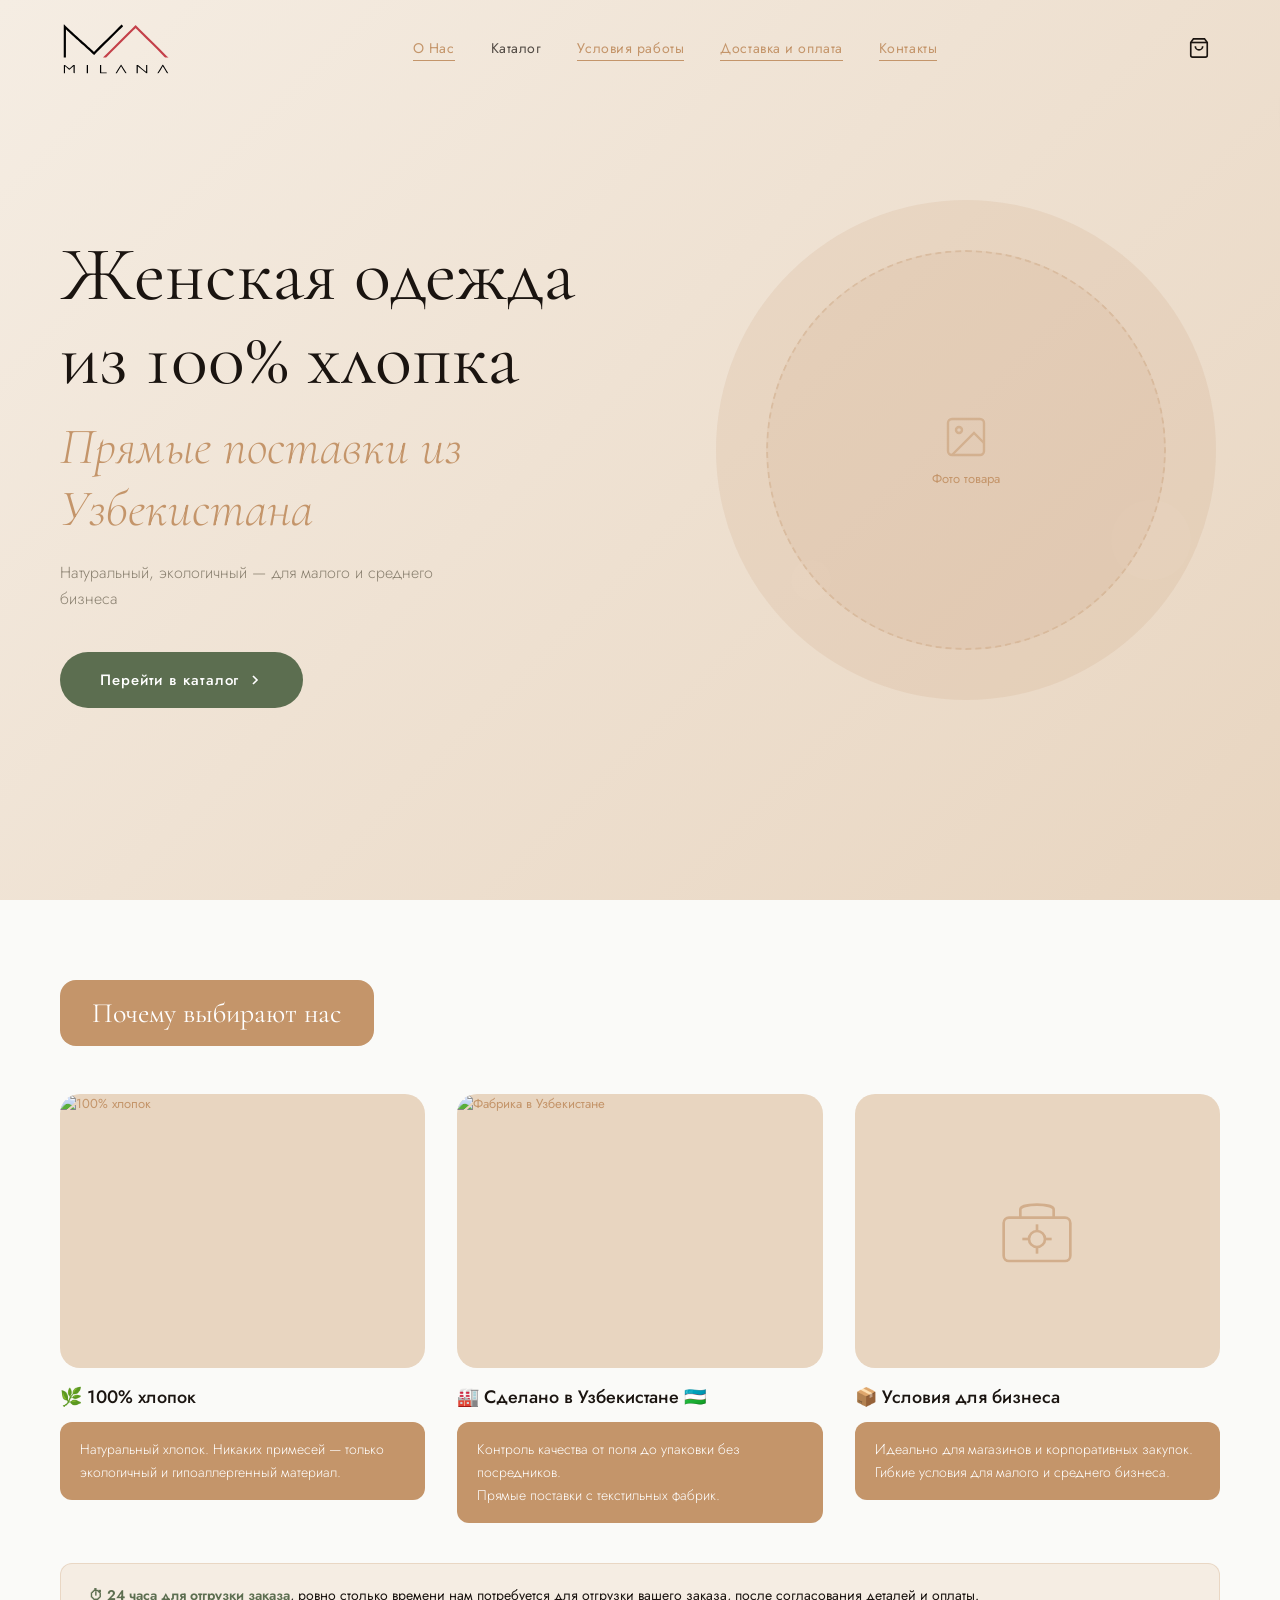
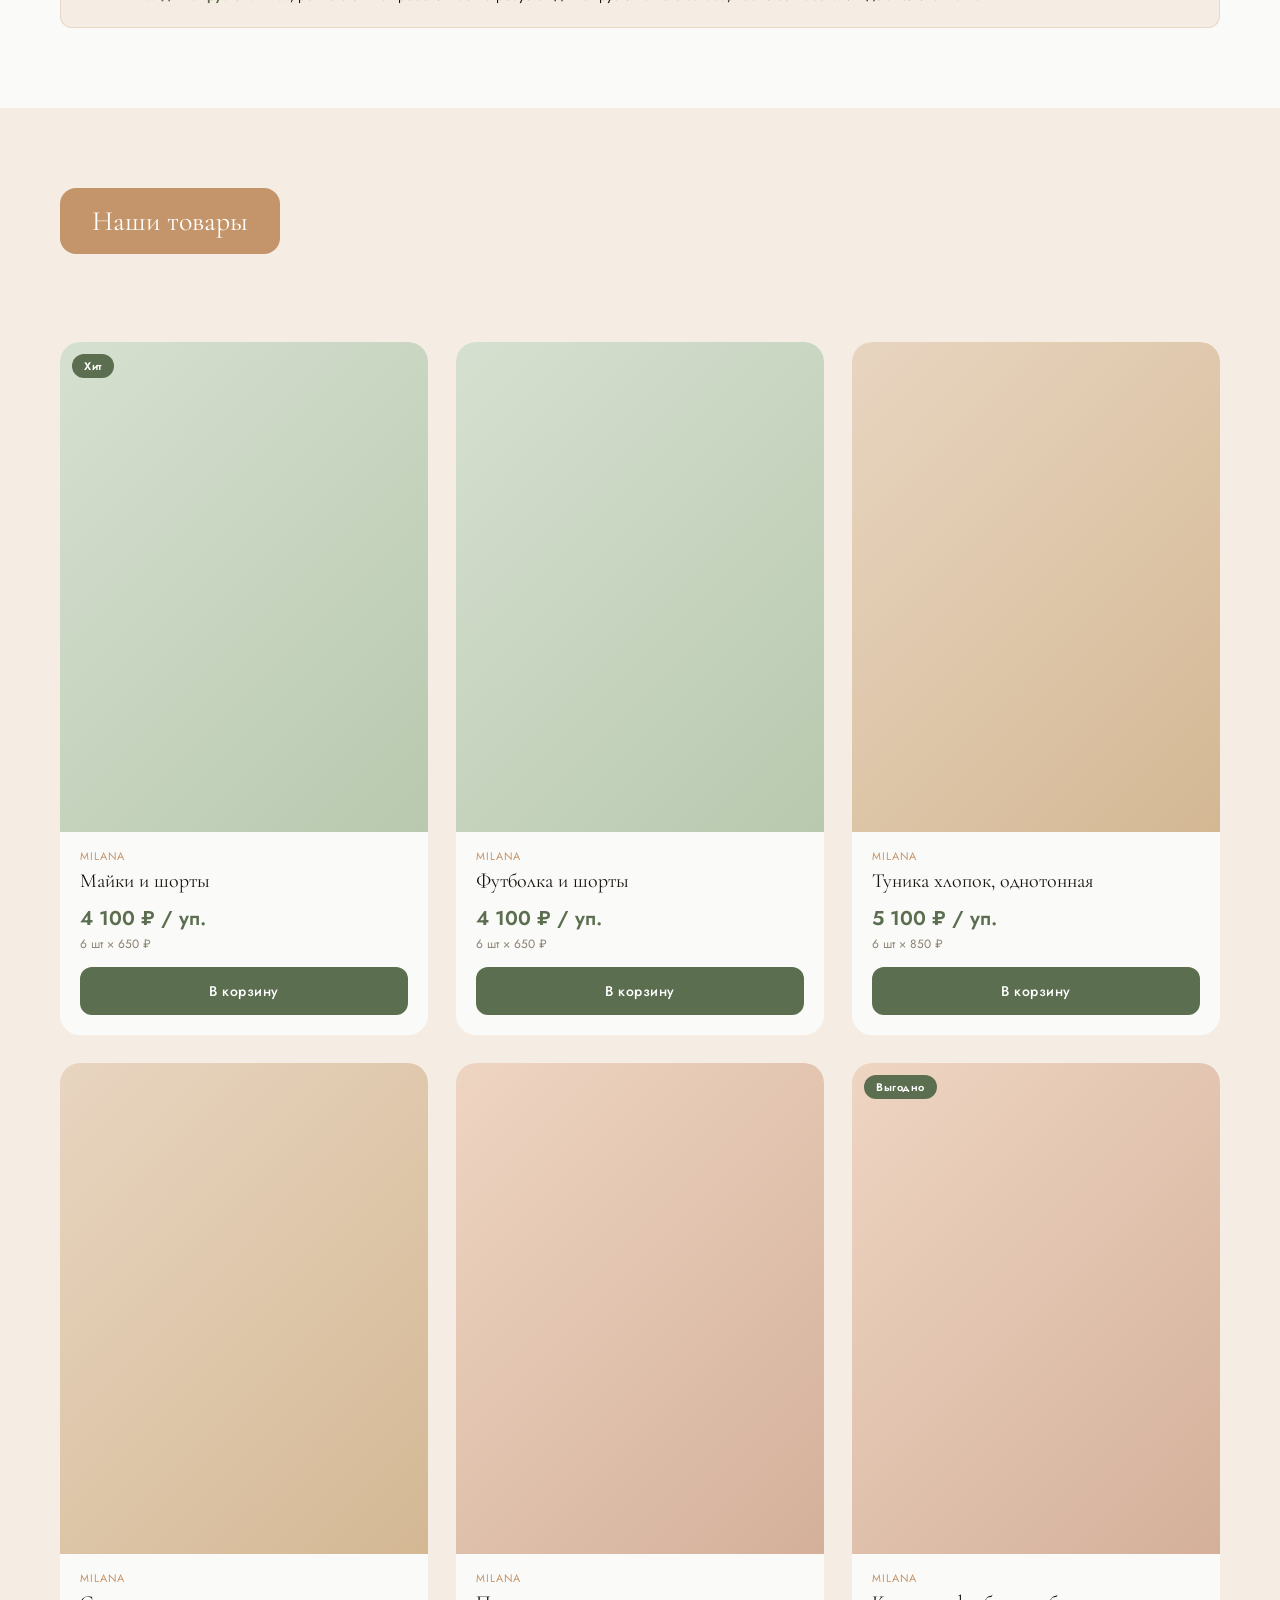
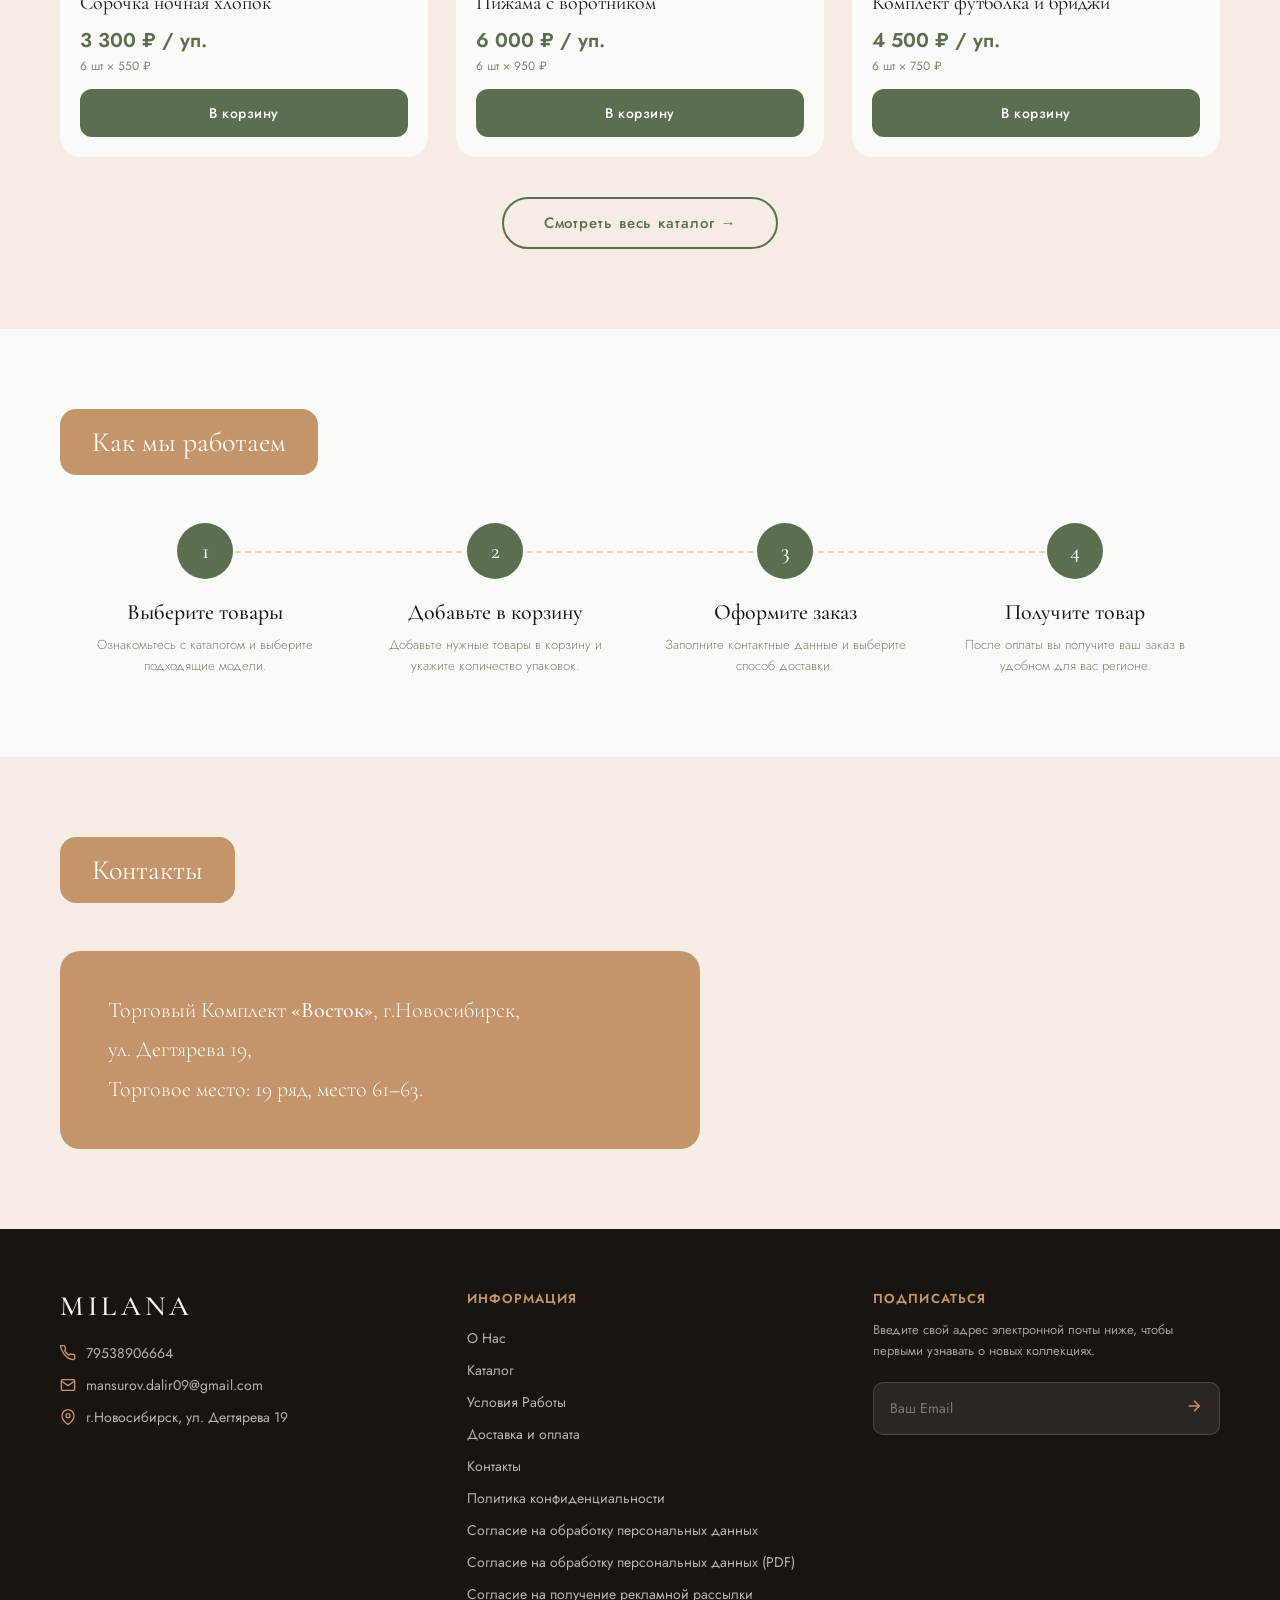
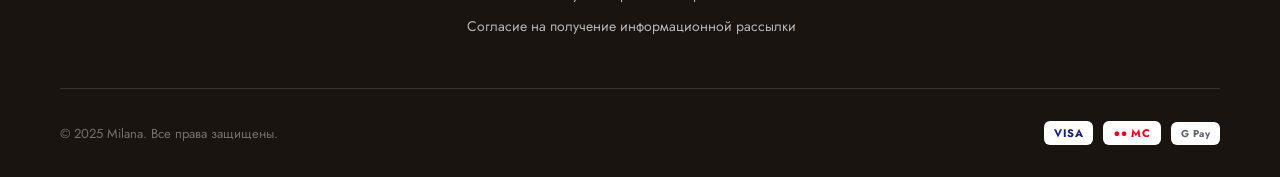
==== index.html @ 8f06e5f2 "feat: add legal documents links to footer" ====
<!DOCTYPE html>
<html lang="ru">
<head>
<meta charset="UTF-8">
<meta name="viewport" content="width=device-width, initial-scale=1.0">
<title>MILANA — Женская одежда из 100% хлопка | Оптовые поставки из Узбекистана</title>
<meta name="description" content="Оптовые поставки женской одежды из 100% хлопка. Прямые поставки с фабрики Узбекистана. Пижамы, комплекты, туники для малого и среднего бизнеса.">
<meta property="og:title" content="MILANA — Женская одежда из 100% хлопка">
<meta property="og:description" content="Оптовые поставки женской одежды из Узбекистана. Натуральный хлопок для вашего бизнеса.">
<meta property="og:type" content="website">
<link rel="preconnect" href="https://fonts.googleapis.com">
<link rel="preconnect" href="https://fonts.gstatic.com" crossorigin>
<link href="https://fonts.googleapis.com/css2?family=Cormorant+Garamond:ital,wght@0,300;0,400;0,500;0,600;1,300;1,400&family=Jost:wght@300;400;500;600&display=swap" rel="stylesheet">
<style>
:root {
  --beige: #C4956A;
  --beige-light: #E8D5C0;
  --beige-bg: #F5EDE3;
  --green: #5C6E50;
  --green-dark: #3D4A35;
  --dark: #1A1410;
  --white: #FAFAF8;
  --gray: #8a8070;
  --border: rgba(196,149,106,0.25);
  --transition: 0.3s ease;
}
*,*::before,*::after{box-sizing:border-box;margin:0;padding:0;}
html{scroll-behavior:smooth;}
body{font-family:'Jost',sans-serif;background:var(--white);color:var(--dark);overflow-x:hidden;}
a{text-decoration:none;color:inherit;}
img{max-width:100%;display:block;}
button{cursor:pointer;font-family:inherit;border:none;background:none;}

/* ─── SCROLLBAR ─── */
::-webkit-scrollbar{width:6px;}
::-webkit-scrollbar-track{background:var(--beige-bg);}
::-webkit-scrollbar-thumb{background:var(--beige);border-radius:3px;}

/* ─── PAGES ─── */
.page{display:none;}
.page.active{display:block;animation:pageFadeIn 0.35s ease-out;}
@keyframes pageFadeIn{from{opacity:0;transform:translateY(10px);}to{opacity:1;transform:translateY(0);}}

/* ─── HEADER ─── */
header{
  position:fixed;top:0;left:0;right:0;z-index:1000;
  padding:20px 60px;
  display:flex;align-items:center;justify-content:space-between;
  transition:background var(--transition),backdrop-filter var(--transition),box-shadow var(--transition);
  opacity:0;transform:translateY(-20px);
  animation:headerSlide 0.6s ease-out 0.1s forwards;
}
header.scrolled{
  background:rgba(250,250,248,0.92);
  backdrop-filter:blur(12px);
  box-shadow:0 2px 20px rgba(26,20,16,0.08);
  padding:14px 60px;
}
@keyframes headerSlide{to{opacity:1;transform:translateY(0);}}

.logo{
  display:flex;align-items:center;gap:0;
  opacity:0;animation:fadeIn 0.8s ease-out 0.3s forwards;
}
.logo svg{width:112px;height:56px;}
@keyframes fadeIn{to{opacity:1;}}

nav{display:flex;align-items:center;gap:36px;}
nav a{
  font-size:14px;font-weight:400;letter-spacing:0.04em;
  color:var(--dark);opacity:0.75;
  transition:opacity var(--transition),color var(--transition);
  position:relative;
}
nav a::after{
  content:'';position:absolute;bottom:-3px;left:0;right:100%;
  height:1px;background:var(--beige);
  transition:right var(--transition);
}
nav a:hover,nav a.active{opacity:1;color:var(--beige);}
nav a:hover::after,nav a.active::after{right:0;}

.cart-btn{
  position:relative;padding:10px;
  color:var(--dark);transition:color var(--transition);
  display:flex;align-items:center;
}
.cart-btn:hover{color:var(--beige);}
.cart-badge{
  position:absolute;top:2px;right:2px;
  background:var(--green);color:white;
  font-size:10px;font-weight:600;
  width:18px;height:18px;border-radius:50%;
  display:flex;align-items:center;justify-content:center;
  opacity:0;transform:scale(0);
  transition:opacity var(--transition),transform var(--transition);
}
.cart-badge.show{opacity:1;transform:scale(1);}
.cart-badge.pop{animation:cartPop 0.3s ease;}
@keyframes cartPop{0%{transform:scale(1);}50%{transform:scale(1.4);}100%{transform:scale(1);}}
.cart-btn.cart-shake{animation:cartIconShake 0.45s ease;}
@keyframes cartIconShake{0%,100%{transform:rotate(0);}15%{transform:rotate(-12deg);}35%{transform:rotate(10deg);}55%{transform:rotate(-8deg);}75%{transform:rotate(6deg);}90%{transform:rotate(-3deg);}}

.burger{
  display:none;flex-direction:column;gap:5px;padding:8px;
  width:40px;height:40px;justify-content:center;align-items:center;
}
.burger span{
  display:block;width:22px;height:2px;
  background:var(--dark);border-radius:2px;
  transition:transform 0.3s ease,opacity 0.3s ease,width 0.3s ease;
}
.burger.open span:nth-child(1){transform:translateY(7px) rotate(45deg);}
.burger.open span:nth-child(2){opacity:0;width:0;}
.burger.open span:nth-child(3){transform:translateY(-7px) rotate(-45deg);}

/* Mobile menu overlay */
.mobile-menu{
  position:fixed;top:0;left:0;right:0;bottom:0;z-index:999;
  background:rgba(250,250,248,0.98);backdrop-filter:blur(16px);
  display:flex;flex-direction:column;align-items:center;justify-content:center;gap:32px;
  transform:translateX(100%);transition:transform 0.4s cubic-bezier(0.77,0,0.175,1);
}
.mobile-menu.open{transform:translateX(0);}
.mobile-menu a{
  font-family:'Cormorant Garamond',serif;font-size:36px;font-weight:400;
  color:var(--dark);opacity:0.8;transition:opacity var(--transition),color var(--transition);
}
.mobile-menu a:hover{opacity:1;color:var(--beige);}

/* ─── HERO ─── */
#home-page{padding-top:0;}
.hero{
  min-height:100vh;
  background:linear-gradient(135deg,var(--beige-bg) 0%,var(--beige-light) 100%);
  display:flex;align-items:center;
  padding:120px 60px 80px;
  position:relative;overflow:hidden;
}
.hero-content{
  position:relative;z-index:2;max-width:600px;
}
.hero h1{
  font-family:'Cormorant Garamond',serif;
  font-size:clamp(48px,6vw,80px);font-weight:400;line-height:1.1;
  color:var(--dark);margin-bottom:16px;
}
.hero h1 span{display:inline-block;opacity:0;transform:translateY(30px);}
.hero h1 span.visible{animation:wordReveal 0.6s ease-out forwards;}
@keyframes wordReveal{to{opacity:1;transform:translateY(0);}}

.hero h2{
  font-family:'Cormorant Garamond',serif;
  font-size:clamp(32px,4vw,52px);font-weight:300;font-style:italic;
  color:var(--beige);margin-bottom:20px;line-height:1.2;
  opacity:0;animation:fadeSlideUp 0.7s ease-out 0.6s forwards;
}
.hero-sub{
  font-size:16px;font-weight:300;color:var(--gray);
  line-height:1.6;margin-bottom:40px;max-width:420px;
  opacity:0;animation:fadeSlideUp 0.7s ease-out 0.8s forwards;
}
@keyframes fadeSlideUp{to{opacity:1;transform:translateY(0);}}
.hero h2,.hero-sub{transform:translateY(20px);}

.btn-primary{
  display:inline-flex;align-items:center;justify-content:center;gap:8px;
  background:var(--green);color:white;
  font-size:15px;font-weight:500;letter-spacing:0.06em;
  padding:0 40px;height:56px;border-radius:999px;
  transition:background var(--transition),transform var(--transition),box-shadow var(--transition);
  position:relative;overflow:hidden;
  opacity:0;animation:fadeSlideUp 0.7s ease-out 1s forwards;transform:translateY(20px);
}
.btn-primary:hover{
  background:var(--green-dark);
  transform:translateY(-2px);
  box-shadow:0 8px 24px rgba(92,110,80,0.35);
}
.btn-primary::after{
  content:'';position:absolute;top:50%;left:50%;
  width:0;height:0;background:rgba(255,255,255,0.2);
  border-radius:50%;transform:translate(-50%,-50%);
  transition:width 0.6s ease,height 0.6s ease,opacity 0.6s ease;opacity:0;
}
.btn-primary.ripple::after{width:300px;height:300px;opacity:0;}

.hero-visual{
  position:absolute;right:5%;top:50%;transform:translateY(-50%);
  width:min(45%,500px);height:min(45vw,500px);
  display:flex;align-items:center;justify-content:center;
}
.hero-circle-bg{
  position:absolute;width:100%;height:100%;border-radius:50%;
  background:var(--beige);opacity:0.15;
}
.hero-img-placeholder{
  width:80%;height:80%;border-radius:50%;
  background:rgba(196,149,106,0.1);
  border:2px dashed rgba(196,149,106,0.3);
  display:flex;align-items:center;justify-content:center;
  flex-direction:column;gap:8px;color:var(--beige);font-size:13px;
}
.hero-img-placeholder svg{opacity:0.5;}
.hero-slider{position:relative;width:80%;height:80%;border-radius:50%;overflow:hidden;}
.hero-slide{position:absolute;inset:0;opacity:0;transition:opacity 0.8s ease;}
.hero-slide.active{opacity:1;}
.hero-slide img{width:100%;height:100%;object-fit:cover;display:block;}
.hero-slide-fallback{width:100%;height:100%;display:flex;align-items:center;justify-content:center;flex-direction:column;gap:8px;color:var(--beige);font-size:13px;background:rgba(196,149,106,0.1);border:2px dashed rgba(196,149,106,0.3);border-radius:50%;}
.hero-slide-fallback svg{opacity:0.5;}
.hero-dots{position:absolute;bottom:-32px;left:50%;transform:translateX(-50%);display:flex;gap:8px;z-index:10;}
.hero-dot{width:8px;height:8px;border-radius:50%;background:var(--beige-light);border:none;cursor:pointer;padding:0;transition:background 0.3s,transform 0.3s;}
.hero-dot.active{background:var(--beige);transform:scale(1.3);}
.float-circle{
  position:absolute;border-radius:50%;background:var(--beige-light);
  animation:floatCircle 6s ease-in-out infinite;
}
.float-circle:nth-child(1){width:60px;height:60px;top:10%;left:5%;opacity:0.6;animation-delay:0s;}
.float-circle:nth-child(2){width:40px;height:40px;bottom:20%;left:15%;opacity:0.4;animation-delay:2s;}
.float-circle:nth-child(3){width:80px;height:80px;top:60%;right:5%;opacity:0.3;animation-delay:4s;}
@keyframes floatCircle{0%,100%{transform:translateY(0);}50%{transform:translateY(-20px);}}

/* ─── SECTION COMMON ─── */
section{padding:80px 60px;}
.section-pill{
  display:inline-block;
  background:var(--beige);color:white;
  font-family:'Cormorant Garamond',serif;font-size:28px;font-weight:400;
  padding:16px 32px;border-radius:16px;
  margin-bottom:48px;
}
.section-title{
  font-family:'Cormorant Garamond',serif;font-size:40px;font-weight:400;
  margin-bottom:16px;color:var(--dark);
}
.section-sub{font-size:15px;color:var(--gray);margin-bottom:48px;max-width:500px;}

/* ─── WHY US ─── */
.why-us{background:var(--white);}
.why-grid{
  display:grid;grid-template-columns:repeat(3,1fr);gap:32px;
  margin-bottom:40px;
}
.why-card{
  opacity:0;transform:translateY(40px);
  transition:opacity 0.6s ease,transform 0.6s ease;
}
.why-card.visible{opacity:1;transform:translateY(0);}
.why-card-img{
  aspect-ratio:4/3;border-radius:20px;
  background:var(--beige-light);margin-bottom:16px;
  overflow:hidden;display:flex;align-items:center;justify-content:center;
  color:var(--beige);font-size:13px;
}
.why-card-title{font-size:18px;font-weight:500;margin-bottom:12px;}
.why-card-body{
  background:var(--beige);color:white;
  border-radius:12px;padding:16px 20px;
  font-size:14px;line-height:1.65;font-weight:300;
}

.urgency-bar{
  background:var(--beige-bg);border:1px solid var(--border);border-radius:12px;
  padding:20px 28px;font-size:14px;color:var(--dark);line-height:1.6;
}
.urgency-bar strong{font-weight:600;color:var(--green);}

/* ─── CATALOG PREVIEW ─── */
.catalog-preview{background:var(--beige-bg);}
.catalog-preview .section-header{
  display:flex;align-items:flex-end;justify-content:space-between;margin-bottom:40px;
}
.products-grid{
  display:grid;grid-template-columns:repeat(3,1fr);gap:28px;
  margin-bottom:40px;
}
.product-card{
  background:var(--white);border-radius:20px;overflow:hidden;
  transition:transform var(--transition),box-shadow var(--transition);
  opacity:0;transform:translateY(40px);
  cursor:pointer;
}
.product-card.visible{opacity:1;transform:translateY(0);}
.product-card:hover{transform:translateY(-6px) scale(1.02);box-shadow:0 16px 40px rgba(26,20,16,0.12);}
.product-img{
  aspect-ratio:3/4;background:var(--beige-light);
  position:relative;overflow:hidden;
  display:flex;align-items:center;justify-content:center;
  color:var(--beige);
}
.product-badge{
  position:absolute;top:12px;left:12px;
  background:var(--green);color:white;
  font-size:11px;font-weight:600;letter-spacing:0.05em;
  padding:4px 12px;border-radius:999px;
}
.product-info{padding:16px 20px 20px;}
.product-brand{font-size:11px;letter-spacing:0.08em;color:var(--beige);margin-bottom:4px;text-transform:uppercase;}
.product-name{
  font-family:'Cormorant Garamond',serif;font-size:20px;font-weight:400;
  color:var(--dark);margin-bottom:10px;line-height:1.3;
}
.product-price{font-size:20px;font-weight:600;color:var(--green);margin-bottom:2px;}
.product-price-sub{font-size:12px;color:var(--gray);margin-bottom:14px;}
.btn-add{
  width:100%;height:48px;border-radius:12px;
  background:var(--green);color:white;
  font-size:14px;font-weight:500;letter-spacing:0.04em;
  transition:background var(--transition),transform var(--transition);
  position:relative;overflow:hidden;
}
.btn-add:hover{background:var(--green-dark);transform:translateY(-1px);}
.btn-add.shake{animation:cartShake 0.4s ease;}
@keyframes cartShake{0%,100%{transform:translateX(0);}25%{transform:translateX(-4px);}75%{transform:translateX(4px);}}

.btn-see-all{
  display:block;margin:0 auto;
  background:transparent;border:2px solid var(--green);
  color:var(--green);font-size:15px;font-weight:500;letter-spacing:0.06em;
  padding:0 40px;height:52px;border-radius:999px;
  transition:background var(--transition),color var(--transition),transform var(--transition);
}
.btn-see-all:hover{background:var(--green);color:white;transform:translateY(-2px);}

/* ─── HOW WE WORK ─── */
.how-it-works{background:var(--white);}
.steps-grid{
  display:grid;grid-template-columns:repeat(4,1fr);gap:0;
  position:relative;
}
.steps-grid::before{
  content:'';position:absolute;top:28px;left:12.5%;right:12.5%;
  height:1px;border-top:2px dashed var(--beige-light);z-index:0;
}
.step{
  display:flex;flex-direction:column;align-items:center;text-align:center;
  padding:0 20px;position:relative;z-index:1;
  opacity:0;transform:translateY(30px);
  transition:opacity 0.5s ease,transform 0.5s ease;
}
.step.visible{opacity:1;transform:translateY(0);}
.step-num{
  width:56px;height:56px;border-radius:50%;
  background:var(--green);color:white;
  font-family:'Cormorant Garamond',serif;font-size:22px;font-weight:500;
  display:flex;align-items:center;justify-content:center;
  margin-bottom:20px;flex-shrink:0;
}
.step-title{
  font-family:'Cormorant Garamond',serif;font-size:22px;font-weight:500;
  margin-bottom:10px;color:var(--dark);
}
.step-desc{font-size:13px;color:var(--gray);line-height:1.6;font-weight:300;}

/* ─── CONTACTS ─── */
.contacts-section{background:var(--beige-bg);}
.contacts-card{
  background:var(--beige);color:white;border-radius:20px;
  padding:40px 48px;max-width:640px;
  font-family:'Cormorant Garamond',serif;font-size:22px;font-weight:300;
  line-height:1.8;
}
.contacts-card strong{font-weight:500;}

/* ─── FOOTER ─── */
footer{
  background:var(--dark);color:var(--white);
  padding:60px 60px 32px;
}
.footer-top{
  display:grid;grid-template-columns:1fr 1fr 1fr;gap:60px;
  padding-bottom:40px;border-bottom:1px solid rgba(250,250,248,0.12);
  margin-bottom:32px;
}
.footer-logo-col .logo-text{
  font-family:'Cormorant Garamond',serif;font-size:28px;font-weight:500;
  letter-spacing:0.15em;margin-bottom:20px;color:var(--white);
}
.footer-contact{display:flex;align-items:center;gap:10px;font-size:14px;margin-bottom:12px;color:rgba(250,250,248,0.7);}
.footer-contact svg{flex-shrink:0;color:var(--beige);}
.footer-nav-col h4{font-size:13px;font-weight:600;letter-spacing:0.08em;color:var(--beige);margin-bottom:20px;text-transform:uppercase;}
.footer-nav-col a{display:block;font-size:14px;color:rgba(250,250,248,0.7);margin-bottom:12px;transition:color var(--transition);}
.footer-nav-col a:hover{color:var(--beige);}
.footer-subscribe h4{font-size:13px;font-weight:600;letter-spacing:0.08em;color:var(--beige);margin-bottom:12px;text-transform:uppercase;}
.footer-subscribe p{font-size:13px;color:rgba(250,250,248,0.6);line-height:1.6;margin-bottom:20px;}
.subscribe-form{display:flex;gap:0;background:rgba(250,250,248,0.08);border:1px solid rgba(250,250,248,0.15);border-radius:10px;overflow:hidden;}
.subscribe-form input{
  flex:1;background:none;border:none;padding:14px 16px;
  font-size:14px;color:var(--white);outline:none;
  font-family:'Jost',sans-serif;
}
.subscribe-form input::placeholder{color:rgba(250,250,248,0.4);}
.subscribe-form button{
  padding:14px 16px;color:var(--beige);
  transition:color var(--transition);
}
.subscribe-form button:hover{color:var(--white);}
.footer-bottom{
  display:flex;align-items:center;justify-content:space-between;
  flex-wrap:wrap;gap:16px;
}
.footer-copy{font-size:13px;color:rgba(250,250,248,0.4);}
.payment-icons{display:flex;align-items:center;gap:10px;}
.pay-badge{
  padding:4px 10px;background:white;border-radius:6px;
  font-size:11px;font-weight:700;letter-spacing:0.05em;
}
.pay-visa{color:#1A1F71;}
.pay-mc{color:#EB001B;}
.pay-gpay{color:#5F6368;font-size:10px;}

/* ─── CATALOG PAGE ─── */
#catalog-page{padding-top:100px;}
.catalog-header{padding:40px 60px 0;}
.catalog-filters{
  display:flex;gap:12px;flex-wrap:wrap;margin-bottom:32px;
}
.filter-btn{
  padding:8px 20px;border-radius:999px;
  border:1.5px solid var(--border);
  font-size:13px;font-weight:500;color:var(--dark);
  transition:all var(--transition);background:white;
}
.filter-btn:hover,.filter-btn.active{
  background:var(--green);color:white;border-color:var(--green);
}
.filter-sep{width:1px;height:32px;background:var(--border);align-self:center;}
.view-toggle{display:flex;gap:10px;margin:16px 0;}
.view-btn{padding:8px 20px;border-radius:20px;border:1px solid var(--beige);background:transparent;cursor:pointer;font-size:14px;transition:all 0.3s;}
.view-btn.active{background:var(--beige);color:var(--dark);}
.catalog-grid{
  display:grid;grid-template-columns:repeat(4,1fr);gap:24px;
  padding:0 60px 80px;
}

/* ─── CART PAGE ─── */
#cart-page{padding-top:100px;min-height:100vh;}
.cart-header-bar{
  padding:40px 60px 24px;border-bottom:1px solid var(--border);
  display:flex;align-items:center;justify-content:space-between;
}
.page-title{font-family:'Cormorant Garamond',serif;font-size:40px;font-weight:400;}
.cart-content{display:grid;grid-template-columns:1fr 380px;gap:40px;padding:40px 60px 80px;align-items:start;}
.cart-items{display:flex;flex-direction:column;gap:16px;}
.cart-item{
  display:grid;grid-template-columns:90px 1fr auto auto auto;
  gap:20px;align-items:center;
  background:white;border:1px solid var(--border);border-radius:16px;padding:20px;
}
.cart-item-img{
  width:90px;height:90px;border-radius:12px;
  background:var(--beige-light);display:flex;align-items:center;justify-content:center;
  color:var(--beige);flex-shrink:0;
}
.cart-item-name{font-family:'Cormorant Garamond',serif;font-size:20px;font-weight:400;margin-bottom:4px;}
.cart-item-sub{font-size:12px;color:var(--gray);}
.qty-control{display:flex;align-items:center;gap:0;border:1.5px solid var(--border);border-radius:10px;overflow:hidden;}
.qty-btn{width:36px;height:36px;display:flex;align-items:center;justify-content:center;font-size:18px;color:var(--dark);transition:background var(--transition);}
.qty-btn:hover{background:var(--beige-bg);}
.qty-val{width:40px;text-align:center;font-size:15px;font-weight:500;}
.cart-item-price{font-size:18px;font-weight:600;color:var(--green);white-space:nowrap;}
.cart-item-remove{color:var(--gray);opacity:0.6;transition:opacity var(--transition),color var(--transition);}
.cart-item-remove:hover{opacity:1;color:#c0392b;}

.cart-empty{
  text-align:center;padding:80px 40px;
  display:flex;flex-direction:column;align-items:center;gap:20px;
}
.cart-empty svg{color:var(--beige-light);}
.cart-empty h3{font-family:'Cormorant Garamond',serif;font-size:32px;font-weight:300;}
.cart-empty p{color:var(--gray);font-size:15px;}

.cart-summary{
  background:white;border:1px solid var(--border);border-radius:20px;padding:28px;
  position:sticky;top:100px;
}
.cart-summary h3{font-family:'Cormorant Garamond',serif;font-size:24px;margin-bottom:24px;}
.summary-row{display:flex;justify-content:space-between;font-size:14px;margin-bottom:12px;color:var(--dark);}
.summary-row.total{font-size:18px;font-weight:600;border-top:1px solid var(--border);padding-top:16px;margin-top:8px;}
.summary-note{font-size:12px;color:var(--gray);margin-bottom:20px;}
.cart-actions{display:flex;flex-direction:column;gap:10px;margin-top:20px;}
.btn-outline{
  width:100%;height:48px;border-radius:12px;
  border:1.5px solid var(--border);color:var(--dark);
  font-size:14px;font-weight:500;
  transition:border-color var(--transition),color var(--transition);
}
.btn-outline:hover{border-color:var(--green);color:var(--green);}
.btn-checkout{
  width:100%;height:52px;border-radius:12px;
  background:var(--green);color:white;
  font-size:15px;font-weight:500;letter-spacing:0.04em;
  transition:background var(--transition),transform var(--transition);
  position:relative;overflow:hidden;
}
.btn-checkout:hover{background:var(--green-dark);transform:translateY(-1px);}

/* ─── CHECKOUT PAGE ─── */
#checkout-page{padding-top:100px;min-height:100vh;}
.checkout-content{display:grid;grid-template-columns:1fr 360px;gap:40px;padding:40px 60px 80px;align-items:start;}
.checkout-form-wrap{background:white;border:1px solid var(--border);border-radius:20px;padding:36px;}
.form-section-title{
  font-family:'Cormorant Garamond',serif;font-size:22px;font-weight:400;
  margin-bottom:24px;padding-bottom:12px;border-bottom:1px solid var(--border);
}
.form-group{margin-bottom:20px;}
.form-label{font-size:13px;font-weight:500;color:var(--dark);margin-bottom:6px;display:block;}
.form-label span{color:var(--beige);}
.form-input,.form-select,.form-textarea{
  width:100%;padding:13px 16px;
  border:1.5px solid var(--border);border-radius:12px;
  font-size:14px;font-family:'Jost',sans-serif;color:var(--dark);
  background:white;outline:none;
  transition:border-color var(--transition),box-shadow var(--transition);
}
.form-input:focus,.form-select:focus,.form-textarea:focus{
  border-color:var(--beige);
  box-shadow:0 0 0 3px rgba(196,149,106,0.1);
}
.form-input.error,.form-select.error{border-color:#c0392b;box-shadow:0 0 0 3px rgba(192,57,43,0.08);}
.form-error-msg{font-size:12px;color:#c0392b;margin-top:4px;display:none;}
.form-error-msg.show{display:block;}
.form-input::placeholder{color:var(--gray);opacity:0.6;}
.form-textarea{resize:vertical;min-height:80px;}
.form-row{display:grid;grid-template-columns:1fr 1fr;gap:16px;}
.payment-options{display:flex;flex-direction:column;gap:10px;}
.payment-opt{
  display:flex;align-items:center;gap:12px;
  padding:14px 16px;border:1.5px solid var(--border);border-radius:12px;
  cursor:pointer;transition:border-color var(--transition),background var(--transition);
}
.payment-opt:hover{border-color:var(--beige);background:var(--beige-bg);}
.payment-opt.selected{border-color:var(--green);background:rgba(92,110,80,0.05);}
.payment-opt input[type=radio]{accent-color:var(--green);}
.payment-opt-label{font-size:14px;font-weight:500;}
.btn-submit{
  width:100%;height:56px;border-radius:14px;margin-top:8px;
  background:var(--green);color:white;
  font-size:16px;font-weight:500;letter-spacing:0.06em;
  transition:background var(--transition),transform var(--transition),box-shadow var(--transition);
  position:relative;overflow:hidden;
}
.btn-submit:hover{background:var(--green-dark);transform:translateY(-2px);box-shadow:0 8px 24px rgba(92,110,80,0.3);}

.order-summary-sticky{
  background:white;border:1px solid var(--border);border-radius:20px;padding:28px;
  position:sticky;top:100px;
}
.order-item{
  display:flex;justify-content:space-between;gap:16px;
  font-size:13px;margin-bottom:12px;padding-bottom:12px;
  border-bottom:1px solid var(--border);
}
.order-item:last-of-type{border-bottom:none;}
.order-item-name{color:var(--dark);line-height:1.4;}
.order-item-price{font-weight:600;color:var(--green);white-space:nowrap;}

/* ─── SUCCESS PAGE ─── */
#success-page{padding-top:100px;}
.success-wrapper{
  min-height:calc(100vh - 100px);
  display:flex;align-items:center;justify-content:center;
  padding:40px 24px;
}
.success-content{
  text-align:center;padding:60px 40px;max-width:520px;
}
.success-icon{
  width:100px;height:100px;border-radius:50%;
  background:rgba(92,110,80,0.1);border:2px solid var(--green);
  display:flex;align-items:center;justify-content:center;
  margin:0 auto 32px;
}
.success-icon svg{display:block;}
.checkmark-path{
  stroke-dasharray:100;stroke-dashoffset:100;
  animation:drawCheck 0.8s ease-out 0.3s forwards;
}
@keyframes drawCheck{to{stroke-dashoffset:0;}}
.success-content h2{
  font-family:'Cormorant Garamond',serif;font-size:40px;font-weight:400;
  margin-bottom:16px;color:var(--dark);
}
.success-content p{font-size:16px;color:var(--gray);margin-bottom:8px;line-height:1.6;}
.order-num{
  display:inline-block;
  font-size:13px;letter-spacing:0.1em;font-weight:600;
  background:var(--beige-bg);color:var(--beige);
  padding:8px 20px;border-radius:999px;margin:16px 0 32px;
}
.btn-back-catalog{
  display:inline-flex;align-items:center;gap:8px;
  background:var(--green);color:white;
  font-size:15px;font-weight:500;padding:0 36px;height:52px;border-radius:999px;
  transition:background var(--transition),transform var(--transition);
}
.btn-back-catalog:hover{background:var(--green-dark);transform:translateY(-2px);}

/* ─── SCROLL TO TOP ─── */
.scroll-top{
  position:fixed;right:24px;bottom:24px;z-index:500;
  width:44px;height:44px;border-radius:50%;
  background:var(--beige);color:white;
  display:flex;align-items:center;justify-content:center;
  opacity:0;transform:translateY(20px);pointer-events:none;
  transition:opacity var(--transition),transform var(--transition);
  box-shadow:0 4px 16px rgba(196,149,106,0.4);
}
.scroll-top.show{opacity:1;transform:translateY(0);pointer-events:auto;}
.scroll-top:hover{background:var(--green);}

/* ─── TOAST ─── */
.toast{
  position:fixed;top:80px;right:24px;z-index:2000;
  background:var(--dark);color:white;
  padding:14px 22px;border-radius:12px;
  font-size:14px;font-weight:400;
  display:flex;align-items:center;gap:10px;
  transform:translateX(120%);
  transition:transform 0.35s cubic-bezier(0.34,1.56,0.64,1);
  box-shadow:0 8px 24px rgba(26,20,16,0.2);
}
.toast.show{transform:translateX(0);}
.toast-dot{width:8px;height:8px;border-radius:50%;background:var(--green);flex-shrink:0;}

/* ─── TOOLTIP ─── */
[data-tooltip]{position:relative;}
[data-tooltip]:hover::before{
  content:attr(data-tooltip);
  position:absolute;bottom:calc(100% + 8px);left:50%;transform:translateX(-50%);
  background:var(--dark);color:white;
  font-size:12px;white-space:nowrap;padding:6px 12px;border-radius:8px;z-index:100;
}
[data-tooltip]:hover::after{
  content:'';position:absolute;bottom:calc(100% + 2px);left:50%;transform:translateX(-50%);
  border:5px solid transparent;border-top-color:var(--dark);
}

/* ─── RESPONSIVE ─── */
@media(max-width:1100px){
  .catalog-grid{grid-template-columns:repeat(3,1fr);}
}
@media(max-width:900px){
  header{padding:16px 24px;}
  header.scrolled{padding:12px 24px;}
  nav{display:none;}
  .burger{display:flex;}
  /* Hero */
  .hero{padding:70px 16px 40px;min-height:100svh;}
  .hero-content{padding:16px;}
  .hero h1{font-size:2rem;line-height:1.2;}
  .hero h2{font-size:1.1rem;}
  .hero-sub{font-size:0.9rem;}
  .hero-visual{position:relative;right:auto;top:auto;transform:none;width:100%;height:280px;margin-top:16px;border-radius:16px;}
  .hero-slider{width:100%;height:100%;border-radius:16px;}
  .hero-slide-fallback{border-radius:16px;}
  .hero-circle-bg,.float-circle{display:none;}
  /* Buttons */
  .btn-primary{width:100%;padding:14px 24px;font-size:1rem;border-radius:50px;}
  /* Sections */
  section{padding:40px 16px;}
  .section-pill{font-size:1.4rem;padding:14px 28px;width:100%;text-align:center;border-radius:12px;}
  .why-grid{grid-template-columns:1fr;}
  .products-grid{grid-template-columns:repeat(2,1fr);gap:12px;}
  .products-grid .product-card{width:100%;}
  .steps-grid{grid-template-columns:1fr;gap:32px;}
  .steps-grid::before{display:none;}
  /* Catalog */
  .catalog-header{padding:24px 16px 0;}
  .catalog-grid{grid-template-columns:repeat(2,1fr);gap:10px;padding:0 10px 60px;}
  .product-img{aspect-ratio:3/4;}
  .product-card{border-radius:12px;}
  .product-info{padding:10px 10px 12px;}
  .product-name{font-size:1rem;line-height:1.3;}
  .product-price{font-size:0.95rem;}
  .product-price-sub{font-size:0.75rem;}
  .btn-add{padding:10px;font-size:0.82rem;border-radius:8px;}
  /* Cart */
  .cart-content{grid-template-columns:1fr;}
  .cart-header-bar{padding:24px 16px 16px;}
  .cart-content{padding:24px 16px 60px;}
  .cart-item{grid-template-columns:70px 1fr;gap:12px;}
  .cart-item-price,.cart-item-remove{grid-column:2;}
  .qty-control{grid-column:2;}
  /* Checkout */
  .checkout-content{grid-template-columns:1fr;padding:24px 16px 60px;}
  /* Footer */
  .footer-top{grid-template-columns:1fr;gap:32px;}
  footer{padding:40px 16px 24px;}
  .catalog-preview .section-header{flex-direction:column;align-items:flex-start;gap:16px;}
}
@media(max-width:600px){
  .products-grid{grid-template-columns:repeat(2,1fr);gap:10px;}
  .catalog-grid{grid-template-columns:repeat(2,1fr);gap:8px;padding:0 8px 60px;}
  .form-row{grid-template-columns:1fr;}
  .hero h1{font-size:1.75rem;}
  .hero h2{font-size:1rem;}
}
</style>
<meta http-equiv="X-Content-Type-Options" content="nosniff">
<meta http-equiv="X-Frame-Options" content="SAMEORIGIN">
<meta name="referrer" content="strict-origin-when-cross-origin">
</head>
<body>

<!-- TOAST -->
<div class="toast" id="toast">
  <span class="toast-dot"></span>
  <span id="toast-msg">Товар добавлен в корзину</span>
</div>

<!-- SCROLL TO TOP -->
<button class="scroll-top" id="scrollTop" onclick="window.scrollTo({top:0,behavior:'smooth'})">
  <svg width="16" height="16" viewBox="0 0 24 24" fill="none" stroke="currentColor" stroke-width="2.5"><polyline points="18 15 12 9 6 15"/></svg>
</button>

<!-- HEADER -->
<header id="header">
  <a href="#home" class="logo" onclick="navigate('home');return false">
    <svg width="112" height="56" viewBox="0 0 112 56" fill="none" xmlns="http://www.w3.org/2000/svg">
      <path d="M5.86662 37.4567C5.19815 37.4606 4.52969 37.4644 3.82435 37.45C3.77619 37.4162 3.76139 37.4056 3.74307 37.3998C3.73887 37.3224 3.73099 37.2451 3.73099 37.1677C3.73077 26.31 3.73112 15.4522 3.74972 4.55735C3.7836 4.50872 3.79424 4.49366 3.79994 4.4751C3.94835 4.51841 4.14011 4.51728 4.2378 4.61258C4.70418 5.06754 5.12807 5.56637 5.59841 6.01687C6.64183 7.01629 7.70013 8.00031 8.75986 8.98251C9.4695 9.64022 10.1927 10.2833 10.9086 10.9342C11.9015 11.837 12.8931 12.7411 13.8855 13.6444C14.6256 14.3182 15.3664 14.9913 16.1066 15.6651C17.0989 16.5684 18.0904 17.4727 19.0833 18.3754C19.7992 19.0264 20.5179 19.6743 21.2333 20.3258C22.2501 21.2517 23.2645 22.1805 24.2811 23.1066C25.0046 23.7658 25.731 24.4219 26.4547 25.0809C27.4635 25.9993 28.4703 26.9199 29.4792 27.8382C30.1949 28.4895 30.9116 29.1399 31.63 29.7881C32.3963 30.4795 33.1652 31.1678 33.9987 31.9165C34.051 31.8348 34.0914 31.7371 34.1606 31.6683C37.2147 28.6321 40.2701 25.5971 43.328 22.5647C45.4788 20.4319 47.6334 18.303 49.7864 16.1724C51.8999 14.0809 54.0128 11.9888 56.1274 9.89834C57.8627 8.1828 59.602 6.47129 61.3334 4.75178C61.5021 4.5842 61.6113 4.55493 61.7896 4.7409C62.2342 5.20445 62.6985 5.649 63.1714 6.11756C63.0693 6.22673 62.9907 6.316 62.9067 6.40002C61.5875 7.72023 60.2714 9.04367 58.9469 10.3586C56.7892 12.5007 54.6259 14.6372 52.4648 16.7759C50.3353 18.8833 48.2056 20.9905 46.0761 23.0979C43.9149 25.2366 41.755 27.3764 39.5924 29.5136C38.0304 31.0573 36.4624 32.595 34.9031 34.1414C34.6229 34.4192 34.372 34.7264 34.0809 35.0496C33.6897 34.7062 33.3158 34.3891 32.9545 34.0583C32.3203 33.4779 31.697 32.8855 31.0633 32.3045C30.0658 31.39 29.0637 30.4806 28.0631 29.5695C27.3229 28.8955 26.5819 28.2225 25.8417 27.5485C24.8411 26.6374 23.8417 25.7251 22.8405 24.8147C22.1327 24.1711 21.4215 23.5312 20.7142 22.8871C19.689 21.9535 18.6668 21.0167 17.6418 20.083C16.9263 19.4312 16.2075 18.7831 15.4914 18.132C14.4983 17.2291 13.5065 16.3247 12.5139 15.4212C11.7736 14.7473 11.0327 14.0739 10.2924 13.4C9.29979 12.4964 8.3086 11.5914 7.31452 10.6895C6.91652 10.3284 6.51241 9.97404 6.08375 9.58721C6.02016 9.57257 5.98389 9.58733 5.94763 9.6021C5.94383 9.7461 5.93671 9.89011 5.93669 10.0341C5.93582 19.1356 5.93552 28.237 5.91688 37.3754C5.88305 37.4235 5.8724 37.4384 5.86662 37.4567Z" fill="black"/>
      <path d="M82.0129 14.4537C79.993 12.4336 77.9898 10.4302 75.9866 8.42671C75.6524 8.0925 75.6131 8.09326 75.2692 8.43734C74.3817 9.32532 73.4956 10.2148 72.6061 11.1008C67.0986 16.587 61.5919 22.074 56.0817 27.5575C52.8569 30.7668 49.6189 33.9629 46.4092 37.1872C46.09 37.5079 45.8003 37.6307 45.3663 37.6123C44.5837 37.5792 43.7987 37.603 42.9185 37.603C43.0542 37.4536 43.1268 37.3666 43.2066 37.2868C45.7514 34.7408 48.2936 32.1922 50.8432 29.6509C56.3208 24.1909 61.8005 18.7331 67.2829 13.278C69.8931 10.6808 72.5106 8.09088 75.127 5.49998C75.5986 5.03298 75.7337 5.15564 76.0701 5.49345C77.2148 6.64274 78.3611 7.79046 79.5105 8.93508C84.4234 13.8276 89.3369 18.7194 94.2515 23.6102C98.4494 27.7878 102.646 31.9664 106.852 36.1362C107.27 36.551 107.748 36.9062 108.195 37.2921C108.276 37.3619 108.343 37.4468 108.459 37.5693C108.32 37.585 108.241 37.6016 108.161 37.6018C107.372 37.6037 106.582 37.5782 105.795 37.613C105.378 37.6315 105.089 37.4691 104.817 37.1936C104.233 36.6 103.64 36.0139 103.051 35.4247C98.8558 31.2294 94.6647 27.03 90.464 22.8402C87.6596 20.0432 84.8415 17.2599 82.0129 14.4537Z" fill="#C44049"/>
      <path d="M3.93339 44.9418C4.0625 44.9396 4.19851 44.9632 4.31956 44.9308C4.91486 44.7716 5.27391 45.1188 5.66925 45.4805C6.3379 46.0922 7.05423 46.6515 7.74437 47.2401C8.14513 47.5819 8.53288 47.9389 8.92871 48.2865C9.04334 48.3872 9.16567 48.4791 9.30386 48.5907C10.0215 47.9606 10.7408 47.3253 11.4644 46.6949C12.1086 46.1337 12.7532 45.5728 13.4093 45.0257C13.4977 44.9519 13.653 44.9437 13.7796 44.9338C13.967 44.9191 14.1664 44.9679 14.3428 44.9216C14.6482 44.8414 14.7373 44.9629 14.737 45.2371C14.7356 46.5035 14.7364 47.7699 14.7364 49.0363C14.7364 50.3027 14.7307 51.5691 14.7411 52.8354C14.7432 53.0949 14.6963 53.2107 14.3967 53.2058C13.5308 53.1919 13.5307 53.2058 13.5305 52.3292C13.5302 50.3519 13.5298 48.3745 13.5269 46.3454C13.4815 46.3062 13.4387 46.3188 13.3959 46.3314C12.4573 47.152 11.5213 47.9757 10.5788 48.7919C10.2086 49.1124 9.83188 49.4271 9.43909 49.7188C9.3609 49.7769 9.15395 49.7685 9.07763 49.705C8.52277 49.2438 7.99101 48.7549 7.44255 48.2858C6.75499 47.6976 6.05806 47.1204 5.36646 46.537C5.29912 46.4802 5.24077 46.4127 5.15084 46.3207C5.08709 46.3061 5.05076 46.3209 5.01443 46.3357C5.01064 48.4715 5.00671 50.6073 5.00315 52.7431C5.00239 53.1981 5.00301 53.1982 4.55895 53.1981C4.3708 53.1981 4.18265 53.1976 3.95744 53.1803C3.90896 53.1486 3.89431 53.1386 3.87644 53.1333C3.87226 51.4947 3.867 49.8561 3.86427 48.2174C3.86253 47.1654 3.86452 46.1133 3.88319 45.0242C3.91717 44.9756 3.92779 44.9605 3.93339 44.9418Z" fill="black"/>
      <path d="M77.8145 46.3357C77.8107 48.4795 77.8068 50.6232 77.8032 52.7669C77.8024 53.2029 77.8029 53.2029 77.3676 53.2031C76.5973 53.2034 76.5973 53.2034 76.5973 52.4354C76.5973 50.0581 76.6004 47.6808 76.5933 45.3036C76.5924 45.0032 76.6523 44.854 76.9994 44.9261C77.1721 44.962 77.3658 44.8826 77.5475 44.8942C77.6768 44.9025 77.8281 44.9443 77.9251 45.0247C79.1701 46.0569 80.4053 47.1009 81.6468 48.1374C82.6862 49.0052 83.7309 49.8667 84.7728 50.7315C85.1676 51.0591 85.5613 51.388 85.9827 51.7457C86.0459 51.7603 86.0819 51.7456 86.1179 51.7309C86.1222 49.7511 86.1264 47.7713 86.1306 45.7915C86.1311 45.5481 86.1312 45.3047 86.1499 45.0243C86.1839 44.9756 86.1945 44.9605 86.2001 44.9419C86.3037 44.9396 86.4074 44.9378 86.511 44.9348C86.7254 44.9286 86.9397 44.9217 87.1832 44.9411C87.2236 44.9829 87.2385 44.9939 87.257 45C87.2612 46.8529 87.266 48.7059 87.2695 50.5588C87.271 51.3356 87.2635 52.1126 87.2737 52.8893C87.2767 53.1125 87.2101 53.1728 86.9787 53.2098C86.3493 53.3105 85.9329 52.9846 85.4973 52.6134C84.5015 51.765 83.4803 50.9464 82.474 50.1102C81.76 49.517 81.0564 48.9113 80.3426 48.3179C79.605 47.7048 78.8605 47.1001 78.1199 46.4906C78.0689 46.4486 78.0254 46.3974 77.9509 46.3209C77.8871 46.3061 77.8508 46.3209 77.8145 46.3357Z" fill="black"/>
      <path d="M61.3951 46.8011C61.2922 46.6255 61.1934 46.4743 61.0844 46.3075C60.2524 47.6539 59.4377 48.9627 58.6332 50.2777C58.0867 51.171 57.5473 52.0688 57.0221 52.9746C56.914 53.161 56.7892 53.2077 56.5969 53.2008C56.316 53.1907 56.0345 53.1982 55.7532 53.1982C55.737 53.1642 55.7208 53.1302 55.7046 53.0962C55.9377 52.7157 56.1696 52.3344 56.4042 51.9548C57.4677 50.2332 58.531 48.5115 59.5964 46.791C59.9724 46.1836 60.3499 45.5771 60.7348 44.9753C60.9032 44.7121 61.2554 44.7175 61.4247 44.9863C62.2649 46.3202 63.1021 47.656 63.936 48.994C64.7809 50.3498 65.6207 51.709 66.4895 53.1098C66.4001 53.141 66.3196 53.1895 66.2362 53.1951C65.2819 53.2596 65.3019 53.2459 64.7832 52.3743C63.7034 50.5596 62.6002 48.7587 61.5055 46.9529C61.4771 46.9062 61.435 46.8678 61.3951 46.8011Z" fill="black"/>
      <path d="M105.203 48.262C105.65 48.9902 106.096 49.692 106.536 50.3979C107.089 51.2865 107.637 52.1785 108.228 53.1345C108.088 53.1575 107.962 53.1717 107.839 53.1992C107.168 53.3499 106.84 52.9985 106.526 52.4461C105.687 50.9695 104.782 49.5303 103.903 48.0762C103.55 47.4936 103.198 46.9109 102.815 46.2774C102.457 46.8715 102.129 47.4211 101.796 47.9681C100.925 49.3995 100.052 50.8298 99.1802 52.2606C99.1127 52.3714 99.0175 52.475 98.9846 52.5955C98.7808 53.3416 98.1851 53.202 97.6508 53.1959C97.4007 53.193 97.4606 53.0338 97.5376 52.9067C97.8854 52.333 98.2415 51.7642 98.5949 51.1939C99.5066 49.7228 100.418 48.2518 101.33 46.781C101.684 46.2107 102.043 45.6435 102.392 45.0703C102.619 44.6974 102.983 44.6747 103.216 45.0461C103.883 46.1063 104.539 47.1732 105.203 48.262Z" fill="black"/>
      <path d="M41.2675 52.3854C41.3708 52.4114 41.474 52.4598 41.5773 52.4601C43.1308 52.465 44.6844 52.4647 46.2379 52.4609C46.3427 52.4607 46.4638 52.3793 46.5492 52.4111C46.8145 52.51 46.7127 52.7591 46.7314 52.9574C46.7496 53.1488 46.6567 53.2063 46.4749 53.2053C45.4873 53.2 44.4997 53.2028 43.5121 53.2028C42.4579 53.2028 41.4036 53.1939 40.3496 53.2088C40.0713 53.2127 39.9901 53.1307 39.9912 52.8512C40.0014 50.2546 39.9977 47.6579 40.0163 45.0243C40.0503 44.9758 40.0609 44.9607 40.0665 44.9421C40.4069 44.9329 40.7474 44.9237 41.1165 44.9406C41.1564 44.9828 41.1713 44.9938 41.1899 44.9999C41.1942 46.8811 41.1986 48.7623 41.2025 50.6436C41.2036 51.1859 41.2033 51.7282 41.204 52.3196C41.2255 52.3743 41.2465 52.3798 41.2675 52.3854Z" fill="black"/>
      <path d="M26.7999 44.9419C26.8664 44.9278 26.9329 44.9017 26.9993 44.9019C27.2166 44.9024 27.437 44.9381 27.6503 44.9121C27.8779 44.8845 28.0006 44.9356 28.0026 45.178C28.0031 45.2335 28.0027 45.2891 28.0027 45.3446C28.0027 47.809 28.0028 50.2735 28.0026 52.738C28.0026 53.2027 28.0021 53.2027 27.5525 53.2028C26.7305 53.203 26.7304 53.203 26.7305 52.3881C26.7307 49.9458 26.7311 47.5036 26.7497 45.0243C26.7837 44.9756 26.7943 44.9605 26.7999 44.9419Z" fill="black"/>
    </svg>
  </a>
  <nav>
    <a href="#home" onclick="navigate('home');return false">О Нас</a>
    <a href="#catalog" onclick="navigate('catalog');return false">Каталог</a>
    <a href="#home" onclick="navigate('home');scrollToSection('how');return false">Условия работы</a>
    <a href="#home" onclick="navigate('home');scrollToSection('contacts');return false">Доставка и оплата</a>
    <a href="#home" onclick="navigate('home');scrollToSection('contacts');return false">Контакты</a>
  </nav>
  <button class="cart-btn" onclick="navigate('cart')" aria-label="Корзина">
    <svg width="22" height="22" viewBox="0 0 24 24" fill="none" stroke="currentColor" stroke-width="1.8"><path d="M6 2L3 6v14a2 2 0 002 2h14a2 2 0 002-2V6l-3-4z"/><line x1="3" y1="6" x2="21" y2="6"/><path d="M16 10a4 4 0 01-8 0"/></svg>
    <span class="cart-badge" id="cartBadge">0</span>
  </button>
  <button class="burger" id="burger" onclick="toggleMobileMenu()" aria-label="Меню">
    <span></span><span></span><span></span>
  </button>
</header>

<!-- MOBILE MENU -->
<div class="mobile-menu" id="mobileMenu">
  <a href="#home" onclick="navigate('home');closeMobileMenu();return false">О Нас</a>
  <a href="#catalog" onclick="navigate('catalog');closeMobileMenu();return false">Каталог</a>
  <a href="#home" onclick="navigate('home');closeMobileMenu();return false">Условия работы</a>
  <a href="#home" onclick="navigate('home');closeMobileMenu();return false">Доставка и оплата</a>
  <a href="#home" onclick="navigate('home');scrollToSection('contacts');closeMobileMenu();return false">Контакты</a>
  <button class="btn-primary" onclick="navigate('cart');closeMobileMenu()" style="animation:none;opacity:1;transform:none;">
    Корзина <span id="mobileCartCount"></span>
  </button>
</div>

<!-- ═══════════════════ HOME PAGE ═══════════════════ -->
<div class="page active" id="home-page">

  <!-- HERO -->
  <section class="hero" id="hero-section">
    <div class="hero-content">
      <h1 id="hero-h1"></h1>
      <h2>Прямые поставки из Узбекистана</h2>
      <p class="hero-sub">Натуральный, экологичный — для малого и среднего бизнеса</p>
      <button class="btn-primary" onclick="navigate('catalog');return false" id="hero-btn">
        Перейти в каталог
        <svg width="16" height="16" viewBox="0 0 24 24" fill="none" stroke="currentColor" stroke-width="2.5"><polyline points="9 18 15 12 9 6"/></svg>
      </button>
    </div>
    <div class="hero-visual">
      <div class="hero-circle-bg"></div>
      <div class="float-circle"></div>
      <div class="float-circle"></div>
      <div class="float-circle"></div>
      <div class="hero-slider" id="hero-slider">
        <div class="hero-slide active">
          <img data-src="assets/images/hero-1.jpg" alt="Milana" onerror="this.style.display='none';this.nextElementSibling.style.display='flex'">
          <div class="hero-slide-fallback" style="display:none"><svg width="48" height="48" viewBox="0 0 24 24" fill="none" stroke="currentColor" stroke-width="1.2"><rect x="3" y="3" width="18" height="18" rx="2"/><circle cx="8.5" cy="8.5" r="1.5"/><polyline points="21 15 16 10 5 21"/></svg><span>Фото товара</span></div>
        </div>
        <div class="hero-slide">
          <img data-src="assets/images/hero-2.jpg" alt="Milana" onerror="this.style.display='none';this.nextElementSibling.style.display='flex'">
          <div class="hero-slide-fallback" style="display:none"><svg width="48" height="48" viewBox="0 0 24 24" fill="none" stroke="currentColor" stroke-width="1.2"><rect x="3" y="3" width="18" height="18" rx="2"/><circle cx="8.5" cy="8.5" r="1.5"/><polyline points="21 15 16 10 5 21"/></svg><span>Фото товара</span></div>
        </div>
        <div class="hero-dots">
          <button class="hero-dot active" aria-label="Слайд 1"></button>
          <button class="hero-dot" aria-label="Слайд 2"></button>
        </div>
      </div>
    </div>
  </section>

  <!-- WHY US -->
  <section class="why-us" id="why-section">
    <div class="section-pill">Почему выбирают нас</div>
    <div class="why-grid">
      <div class="why-card">
        <div class="why-card-img">
          <img data-src="assets/images/cotton.jpg" alt="100% хлопок" style="width:100%;height:100%;object-fit:cover;border-radius:16px;">
        </div>
        <div class="why-card-title">🌿 100% хлопок</div>
        <div class="why-card-body">Натуральный хлопок. Никаких примесей — только экологичный и гипоаллергенный материал.</div>
      </div>
      <div class="why-card" style="transition-delay:0.15s">
        <div class="why-card-img">
          <img data-src="assets/images/factory.jpg" alt="Фабрика в Узбекистане" style="width:100%;height:100%;object-fit:cover;border-radius:16px;">
        </div>
        <div class="why-card-title">🏭 Сделано в Узбекистане 🇺🇿</div>
        <div class="why-card-body">Контроль качества от поля до упаковки без посредников.<br>Прямые поставки с текстильных фабрик.</div>
      </div>
      <div class="why-card" style="transition-delay:0.3s">
        <div class="why-card-img">
          <svg viewBox="0 0 120 120" xmlns="http://www.w3.org/2000/svg" style="width:80px;height:80px;opacity:0.6">
            <rect x="10" y="40" width="100" height="65" rx="8" fill="none" stroke="#C4956A" stroke-width="4"/>
            <path d="M35 40 V28 C35 18 85 18 85 28 V40" fill="none" stroke="#C4956A" stroke-width="4"/>
            <circle cx="60" cy="72" r="12" fill="none" stroke="#C4956A" stroke-width="4"/>
            <line x1="60" y1="60" x2="60" y2="50" stroke="#C4956A" stroke-width="4"/>
            <line x1="60" y1="84" x2="60" y2="94" stroke="#C4956A" stroke-width="4"/>
            <line x1="48" y1="72" x2="38" y2="72" stroke="#C4956A" stroke-width="4"/>
            <line x1="72" y1="72" x2="82" y2="72" stroke="#C4956A" stroke-width="4"/>
          </svg>
        </div>
        <div class="why-card-title">📦 Условия для бизнеса</div>
        <div class="why-card-body">Идеально для магазинов и корпоративных закупок.<br>Гибкие условия для малого и среднего бизнеса.</div>
      </div>
    </div>
    <div class="urgency-bar">
      <strong>⏱ 24 часа для отгрузки заказа</strong>, ровно столько времени нам потребуется для отгрузки вашего заказа, после согласования деталей и оплаты.
    </div>
  </section>

  <!-- CATALOG PREVIEW -->
  <section class="catalog-preview" id="preview-section">
    <div class="section-header">
      <div>
        <div class="section-pill">Наши товары</div>
      </div>
    </div>
    <div class="products-grid" id="preview-grid"></div>
    <div style="text-align:center">
      <button class="btn-see-all" onclick="navigate('catalog');return false" style="display:block;margin:40px auto 0;text-align:center">Смотреть весь каталог →</button>
    </div>
  </section>

  <!-- HOW WE WORK -->
  <section class="how-it-works" id="how">
    <div class="section-pill">Как мы работаем</div>
    <div class="steps-grid">
      <div class="step">
        <div class="step-num">1</div>
        <div class="step-title">Выберите товары</div>
        <div class="step-desc">Ознакомьтесь с каталогом и выберите подходящие модели.</div>
      </div>
      <div class="step" style="transition-delay:0.15s">
        <div class="step-num">2</div>
        <div class="step-title">Добавьте в корзину</div>
        <div class="step-desc">Добавьте нужные товары в корзину и укажите количество упаковок.</div>
      </div>
      <div class="step" style="transition-delay:0.3s">
        <div class="step-num">3</div>
        <div class="step-title">Оформите заказ</div>
        <div class="step-desc">Заполните контактные данные и выберите способ доставки.</div>
      </div>
      <div class="step" style="transition-delay:0.45s">
        <div class="step-num">4</div>
        <div class="step-title">Получите товар</div>
        <div class="step-desc">После оплаты вы получите ваш заказ в удобном для вас регионе.</div>
      </div>
    </div>
  </section>

  <!-- CONTACTS -->
  <section class="contacts-section" id="contacts">
    <div class="section-pill">Контакты</div>
    <div class="contacts-card">
      Торговый Комплект <strong>«Восток»</strong>, г.Новосибирск,<br>
      ул. Дегтярева 19,<br>
      Торговое место: 19 ряд, место 61–63.
    </div>
  </section>

  <!-- FOOTER -->
  <footer>
    <div class="footer-top">
      <div class="footer-logo-col">
        <div class="logo-text">MILANA</div>
        <div class="footer-contact">
          <svg width="16" height="16" viewBox="0 0 24 24" fill="none" stroke="currentColor" stroke-width="2"><path d="M22 16.92v3a2 2 0 01-2.18 2 19.79 19.79 0 01-8.63-3.07A19.5 19.5 0 013.73 9.5a19.79 19.79 0 01-3.07-8.67A2 2 0 012.48 1h3a2 2 0 012 1.72c.127.96.361 1.903.7 2.81a2 2 0 01-.45 2.11L6.91 8.5a16 16 0 006.6 6.6l1.06-1.06a2 2 0 012.11-.45 12.84 12.84 0 002.81.7A2 2 0 0122 16.92z"/></svg>
          79538906664
        </div>
        <div class="footer-contact">
          <svg width="16" height="16" viewBox="0 0 24 24" fill="none" stroke="currentColor" stroke-width="2"><path d="M4 4h16c1.1 0 2 .9 2 2v12c0 1.1-.9 2-2 2H4c-1.1 0-2-.9-2-2V6c0-1.1.9-2 2-2z"/><polyline points="22,6 12,13 2,6"/></svg>
          mansurov.dalir09@gmail.com
        </div>
        <div class="footer-contact">
          <svg width="16" height="16" viewBox="0 0 24 24" fill="none" stroke="currentColor" stroke-width="2"><path d="M21 10c0 7-9 13-9 13s-9-6-9-13a9 9 0 0118 0z"/><circle cx="12" cy="10" r="3"/></svg>
          г.Новосибирск, ул. Дегтярева 19
        </div>
      </div>
      <div class="footer-nav-col">
        <h4>Информация</h4>
        <a href="#home" onclick="navigate('home');return false">О Нас</a>
        <a href="#catalog" onclick="navigate('catalog');return false">Каталог</a>
        <a href="#home" onclick="navigate('home');return false">Условия Работы</a>
        <a href="#home" onclick="navigate('home');return false">Доставка и оплата</a>
        <a href="#home" onclick="navigate('home');scrollToSection('contacts');return false">Контакты</a>
        <a href="https://drive.google.com/file/d/1Do0VXArigi5eRkrYbRMfXtUiZYyW0qXf/view?usp=sharing" target="_blank" rel="noopener noreferrer">Политика конфиденциальности</a>
        <a href="https://docs.google.com/document/d/1kBZJpnQ5AS_FOK1S1ZJHDPQDDeg9YzQhr2gkKTCAKqU/edit?usp=sharing" target="_blank" rel="noopener noreferrer">Согласие на обработку персональных данных</a>
        <a href="https://drive.google.com/file/d/1dgiojK08X7akakl74KW4SHOskXKuuAaB/view?usp=sharing" target="_blank" rel="noopener noreferrer">Согласие на обработку персональных данных (PDF)</a>
        <a href="https://drive.google.com/file/d/18Q1vauepRvthlLgJ6V9ILeCsdsNDmaEW/view?usp=sharing" target="_blank" rel="noopener noreferrer">Согласие на получение рекламной рассылки</a>
        <a href="https://drive.google.com/file/d/1bZTCfkqU4q9G5j0mpT0aH_6DCnYoLtzB/view?usp=sharing" target="_blank" rel="noopener noreferrer">Согласие на получение информационной рассылки</a>
      </div>
      <div class="footer-subscribe">
        <h4>Подписаться</h4>
        <p>Введите свой адрес электронной почты ниже, чтобы первыми узнавать о новых коллекциях.</p>
        <div class="subscribe-form">
          <input type="email" placeholder="Ваш Email" id="footer-email">
          <button onclick="subscribeEmail()">
            <svg width="18" height="18" viewBox="0 0 24 24" fill="none" stroke="currentColor" stroke-width="2"><line x1="5" y1="12" x2="19" y2="12"/><polyline points="12 5 19 12 12 19"/></svg>
          </button>
        </div>
      </div>
    </div>
    <div class="footer-bottom">
      <div class="footer-copy">© 2025 Milana. Все права защищены.</div>
      <div class="payment-icons">
        <div class="pay-badge pay-visa">VISA</div>
        <div class="pay-badge pay-mc">●● MC</div>
        <div class="pay-badge pay-gpay">G Pay</div>
      </div>
    </div>
  </footer>
</div>

<!-- ═══════════════════ CATALOG PAGE ═══════════════════ -->
<div class="page" id="catalog-page">
  <div class="catalog-header">
    <h1 class="page-title" style="margin-bottom:32px;">Каталог</h1>
    <div class="catalog-filters" id="catalog-filters">
      <button class="filter-btn active" data-brand="all" onclick="setFilter('brand','all',this)">Все бренды</button>
      <button class="filter-btn" data-brand="milana" onclick="setFilter('brand','milana',this)">Milana</button>
      <button class="filter-btn" data-brand="baror" onclick="setFilter('brand','baror',this)">Baror</button>
      <button class="filter-btn" data-brand="fuoshi" onclick="setFilter('brand','fuoshi',this)">Fuoshi</button>
      <button class="filter-btn" data-brand="другие" onclick="setFilter('brand','другие',this)">Другие</button>
      <div class="filter-sep"></div>
      <button class="filter-btn active" data-cat="all" onclick="setFilter('cat','all',this)">Все</button>
      <button class="filter-btn" data-cat="Пижамы" onclick="setFilter('cat','Пижамы',this)">Пижамы</button>
      <button class="filter-btn" data-cat="sets-shorts" onclick="setFilter('cat','sets-shorts',this)">Майка и шорты</button>
      <button class="filter-btn" data-cat="tshirt-shorts" onclick="setFilter('cat','tshirt-shorts',this)">Футболка и шорты</button>
      <button class="filter-btn" data-cat="Комплекты" onclick="setFilter('cat','Комплекты',this)">Комплекты</button>
      <button class="filter-btn" data-cat="Туники" onclick="setFilter('cat','Туники',this)">Туники</button>
      <button class="filter-btn" data-cat="Сорочки" onclick="setFilter('cat','Сорочки',this)">Сорочки</button>
      <button class="filter-btn" data-cat="Лифчики" onclick="setFilter('cat','Лифчики',this)">Лифчики</button>
      <button class="filter-btn" data-cat="Трусы" onclick="setFilter('cat','Трусы',this)">Трусы</button>
      <button class="filter-btn" data-cat="Детское" onclick="setFilter('cat','Детское',this)">Детское</button>
      <button class="filter-btn" data-cat="Халаты" onclick="setFilter('cat','Халаты',this)">Халаты</button>
    </div>
    <div class="view-toggle">
      <button class="view-btn active" id="btn-model" onclick="setView('model')">👗 С моделью</button>
      <button class="view-btn" id="btn-flat" onclick="setView('flat')">📦 Фото товара</button>
    </div>
  </div>
  <div class="catalog-grid" id="catalog-grid"></div>
</div>

<!-- ═══════════════════ CART PAGE ═══════════════════ -->
<div class="page" id="cart-page">
  <div class="cart-header-bar">
    <h1 class="page-title">Корзина</h1>
    <button onclick="navigate('catalog');return false" style="font-size:14px;color:var(--gray);display:flex;align-items:center;gap:6px;">
      <svg width="16" height="16" viewBox="0 0 24 24" fill="none" stroke="currentColor" stroke-width="2"><polyline points="15 18 9 12 15 6"/></svg>
      Продолжить покупки
    </button>
  </div>
  <div class="cart-content" id="cart-content"></div>
</div>

<!-- ═══════════════════ CHECKOUT PAGE ═══════════════════ -->
<div class="page" id="checkout-page">
  <div class="cart-header-bar">
    <h1 class="page-title">Оформление заказа</h1>
    <button onclick="navigate('cart')" style="font-size:14px;color:var(--gray);display:flex;align-items:center;gap:6px;">
      <svg width="16" height="16" viewBox="0 0 24 24" fill="none" stroke="currentColor" stroke-width="2"><polyline points="15 18 9 12 15 6"/></svg>
      Назад в корзину
    </button>
  </div>
  <div class="checkout-content">
    <div class="checkout-form-wrap">
      <div class="section-title" style="font-size:28px;margin-bottom:28px;">Форма заказа</div>
      <form id="checkout-form" onsubmit="submitOrder(event)">
        <div class="form-section-title">Контактные данные</div>
        <div class="form-group">
          <label class="form-label">Имя <span>*</span></label>
          <input class="form-input" type="text" placeholder="Ваше Имя" id="f-name">
          <span class="form-error-msg"></span>
        </div>
        <div class="form-row">
          <div class="form-group">
            <label class="form-label">Номер телефона <span>*</span></label>
            <input class="form-input" type="tel" placeholder="+7" id="f-phone" oninput="maskPhone(this)">
            <span class="form-error-msg"></span>
          </div>
          <div class="form-group">
            <label class="form-label">Email <span>*</span></label>
            <input class="form-input" type="email" placeholder="email@mail.ru" id="f-email">
            <span class="form-error-msg"></span>
          </div>
        </div>
        <div class="form-group">
          <label class="form-label">Компания / ИП</label>
          <input class="form-input" type="text" placeholder="Название компании (необязательно)" id="f-company">
        </div>
        <div class="form-section-title" style="margin-top:28px;">Доставка</div>
        <div class="form-row">
          <div class="form-group">
            <label class="form-label">Способ доставки <span>*</span></label>
            <select class="form-select" id="f-delivery">
              <option value="">Выберите способ</option>
              <option>СДЭК</option>
              <option>Почта России</option>
              <option>Самовывоз Новосибирск</option>
              <option>Другое</option>
            </select>
            <span class="form-error-msg"></span>
          </div>
          <div class="form-group">
            <label class="form-label">Город <span>*</span></label>
            <input class="form-input" type="text" placeholder="Название города" id="f-city">
            <span class="form-error-msg"></span>
          </div>
        </div>
        <div class="form-group">
          <label class="form-label">Регион</label>
          <select class="form-select" id="f-region">
            <option value="">Выберите регион</option>
            <option>Новосибирская область</option>
            <option>Москва</option>
            <option>Санкт-Петербург</option>
            <option>Московская область</option>
            <option>Краснодарский край</option>
            <option>Свердловская область</option>
            <option>Другой</option>
          </select>
        </div>
        <div class="form-group">
          <label class="form-label">Адрес доставки</label>
          <textarea class="form-textarea" placeholder="Улица, дом, квартира..." id="f-address"></textarea>
        </div>
        <div class="form-section-title" style="margin-top:28px;">Способ оплаты</div>
        <div class="payment-options">
          <label class="payment-opt selected" id="pay-opt-1">
            <input type="radio" name="payment" value="card" checked onchange="selectPayOpt(1)">
            <span class="payment-opt-label">💳 Банковская карта</span>
          </label>
          <label class="payment-opt" id="pay-opt-2">
            <input type="radio" name="payment" value="transfer" onchange="selectPayOpt(2)">
            <span class="payment-opt-label">🏦 Перевод на счёт</span>
          </label>
        </div>
        <button type="submit" class="btn-submit" style="margin-top:28px;">Подтвердить заказ</button>
      </form>
    </div>
    <div class="order-summary-sticky">
      <h3>Ваш заказ</h3>
      <div id="checkout-order-items"></div>
      <div class="summary-row total" id="checkout-total"></div>
      <div class="summary-note">Доставка рассчитывается отдельно</div>
    </div>
  </div>
</div>

<!-- ═══════════════════ SUCCESS PAGE ═══════════════════ -->
<div class="page" id="success-page">
  <div class="success-wrapper">
  <div class="success-content">
    <div class="success-icon">
      <svg width="48" height="48" viewBox="0 0 24 24" fill="none">
        <path class="checkmark-path" d="M5 13l4 4L19 7" stroke="#5C6E50" stroke-width="2.5" stroke-linecap="round" stroke-linejoin="round"/>
      </svg>
    </div>
    <h2>Заказ принят!</h2>
    <p>Свяжемся с вами в течение 2 часов для подтверждения.</p>
    <p>Номер заказа:</p>
    <div class="order-num" id="order-num">#000000</div>
    <button class="btn-back-catalog" onclick="navigate('catalog');return false">
      <svg width="16" height="16" viewBox="0 0 24 24" fill="none" stroke="currentColor" stroke-width="2"><polyline points="15 18 9 12 15 6"/></svg>
      Вернуться в каталог
    </button>
  </div>
  </div>
</div>

<script>
// Автоматически определяем базовый путь
const BASE_PATH = (()=>{
  if(location.protocol === 'file:' || location.hostname === 'localhost' || location.hostname === '127.0.0.1') return '';
  // GitHub Pages user site (username.github.io) — served at root
  if(location.hostname.endsWith('.github.io') && location.pathname === '/') return '';
  // GitHub Pages project site (username.github.io/repo-name)
  const parts = location.pathname.split('/').filter(Boolean);
  return parts.length ? '/'+parts[0] : '';
})();

// Применяем BASE_PATH к статичным HTML-изображениям (data-src)
document.querySelectorAll('img[data-src]').forEach(img => {
  img.src = BASE_PATH ? BASE_PATH + '/' + img.dataset.src : img.dataset.src;
});

// ─────────────────── DATA ───────────────────
const products = [
  {id:1,  name:"Майки и шорты",                brand:"Milana",category:"Комплекты",pricePerItem:650, packSize:6,packPrice:4100,badge:"Хит",     image:"assets/images/milana/pajama-13.jpg"},
  {id:2,  name:"Футболка и шорты",             brand:"Milana",category:"Комплекты",pricePerItem:650, packSize:6,packPrice:4100,                   image:"assets/images/milana/pajama-12.jpg"},
  {id:3,  name:"Туника хлопок, однотонная",      brand:"Milana",category:"Туники",   pricePerItem:850, packSize:6,packPrice:5100,                   image:"assets/images/milana/pajama-1.jpg"},
  {id:4,  name:"Сорочка ночная хлопок",          brand:"Milana",category:"Сорочки", pricePerItem:550, packSize:6,packPrice:3300,                   image:"assets/images/milana/pajama-2.jpg"},
  {id:5,  name:"Пижама с воротником",          brand:"Milana",category:"Пижамы",   pricePerItem:950, packSize:6,packPrice:6000,                   image:"assets/images/milana/pajama-16.jpg"},
  {id:6,  name:"Комплект футболка и бриджи",     brand:"Milana",category:"Пижамы",  pricePerItem:750, packSize:6,packPrice:4500,badge:"Выгодно",   image:"assets/images/milana/pajama-3.jpg"},
  {id:7,  name:"Лямки",                        brand:"Milana",category:"Прочее",   pricePerItem:550, packSize:5,packPrice:2900,                   image:"assets/images/milana/pajama-4.jpg"},
  {id:8,  name:"Сорочки хлопок",               brand:"Milana",category:"Сорочки",  pricePerItem:650, packSize:6,packPrice:4100,                   image:"assets/images/milana/pajama-5.jpg"},
  {id:9,  name:"Туника базовая",               brand:"Milana",category:"Туники",   pricePerItem:650, packSize:6,packPrice:4100,                   image:"assets/images/milana/pajama-6.jpg"},
  {id:10, name:"Туника удлинённая",            brand:"Milana",category:"Туники",   pricePerItem:850, packSize:6,packPrice:5400,                   image:"assets/images/milana/pajama-7.jpg"},
  {id:11, name:"Пижама хлопок",                brand:"Milana",category:"Пижамы",   pricePerItem:650, packSize:6,packPrice:4100,badge:"Новинка",   image:"assets/images/milana/pajama-8.jpg"},
  {id:12, name:"Ночные сорочки хлопок",        brand:"Milana",category:"Сорочки",  pricePerItem:550, packSize:6,packPrice:3500,                   image:"assets/images/milana/pajama-9.jpg"},
  {id:13, name:"Бриджи",                       brand:"Milana",category:"Прочее",   pricePerItem:350, packSize:3,packPrice:1100,                   image:"assets/images/milana/pajama-10.jpg"},
  {id:14, name:"Milana Пижама с воротником, принт монограмм", brand:"Milana",category:"Пижамы",  pricePerItem:750, packSize:6,packPrice:4700,                   image:"assets/images/milana/pajama-11.jpg"},
  {id:15, name:"Туника цветочная Baror (366)",        brand:"Baror",   category:"Туники",   pricePerItem:650, packSize:6, packPrice:4100, image:"assets/images/baror/baror-366.png",        sizes:"50-60",          badge:"Новинка"},
  {id:16, name:"Туника полоска Baror (1299)",          brand:"Baror",   category:"Туники",   pricePerItem:650, packSize:6, packPrice:4100, image:"assets/images/baror/baror-1299.png",       sizes:"48-58"},
  {id:17, name:"Комплект туника+бриджи Baror (698)",   brand:"Baror",   category:"Комплекты",pricePerItem:700, packSize:6, packPrice:4400, image:"assets/images/baror/baror-698.png",        sizes:"48-58"},
  {id:18, name:"Сорочка хлопок (7003)",                brand:"Другие",  category:"Сорочки",  pricePerItem:650, packSize:6, packPrice:4100, image:"assets/images/other/sorochka-7003.jpg",    sizes:"50-62"},
  {id:19, name:"Халат+сорочка комплект (2701)",        brand:"Другие",  category:"Сорочки",  pricePerItem:900, packSize:6, packPrice:5700, image:"assets/images/other/komplekt-2701.jpg",    sizes:"48-60",          badge:"Комплект"},
  {id:20, name:"Лифчик кружевной Fuoshi (7970C)",      brand:"Fuoshi",  category:"Лифчики",  pricePerItem:375, packSize:6, packPrice:2400, image:"assets/images/fuoshi/fuoshi-7970c.png",    sizes:"38/85C-42/95C",  minOrder:"от 6 шт"},
  {id:21, name:"Лифчик пуш-ап Fuoshi (9423B)",         brand:"Fuoshi",  category:"Лифчики",  pricePerItem:375, packSize:6, packPrice:2400, image:"assets/images/fuoshi/fuoshi-9423b.png",    sizes:"36/80B-40/90B",  minOrder:"от 6 шт"},
  {id:22, name:"Лифчик леопард Jiemina (7883-B)",      brand:"Jiemina", category:"Лифчики",  pricePerItem:375, packSize:6, packPrice:2400, image:"assets/images/fuoshi/jiemina-7883b.png",   sizes:"34/75B-38/85B",  minOrder:"от 6 шт"},
  {id:23, name:"Лифчик без косточек Gather (J002)",    brand:"Gather",  category:"Лифчики",  pricePerItem:350, packSize:6, packPrice:2200, image:"assets/images/fuoshi/gather-j002.png",     sizes:"XL-4XL",         minOrder:"от 6 шт"},
  {id:24, name:"Лифчик спортивный 615",                brand:"Другие",  category:"Лифчики",  pricePerItem:350, packSize:6, packPrice:2200, image:"assets/images/fuoshi/sport-615.png",       sizes:"2XL-3XL",        minOrder:"от 6 шт"},
  {id:25, name:"Сорочка зелёная ромашки",             brand:"Другие",  category:"Сорочки",  pricePerItem:650, packSize:6, packPrice:4100, image:"assets/images/sorochka-green-daisy.jpg",       sizes:"48-58"},
  {id:26, name:"Сорочка серая геометрия",             brand:"Другие",  category:"Сорочки",  pricePerItem:650, packSize:6, packPrice:4100, image:"assets/images/sorochka-grey-geo.jpg",          sizes:"48-58"},
  {id:27, name:"Сорочка синяя ананасы",               brand:"Другие",  category:"Сорочки",  pricePerItem:650, packSize:6, packPrice:4100, image:"assets/images/sorochka-blue-pineapple.jpg",    sizes:"48-58"},
  {id:28, name:"Сорочка синяя листья",                brand:"Другие",  category:"Сорочки",  pricePerItem:650, packSize:6, packPrice:4100, image:"assets/images/sorochka-blue-leaves.jpg",       sizes:"48-58"},
  {id:29, name:"Сорочка синяя цветы длинная",         brand:"Другие",  category:"Сорочки",  pricePerItem:650, packSize:6, packPrice:4100, image:"assets/images/sorochka-blue-flowers-long.jpg", sizes:"48-58"},
  {id:30, name:"Сорочка синяя цветы короткая",        brand:"Другие",  category:"Сорочки",  pricePerItem:650, packSize:6, packPrice:4100, image:"assets/images/sorochka-blue-flowers-short.jpg",sizes:"48-58"},
  {id:31, name:"Сорочка горошек короткая",            brand:"Другие",  category:"Сорочки",  pricePerItem:650, packSize:6, packPrice:4100, image:"assets/images/sorochka-dots-short.jpg",        sizes:"48-58"},
  {id:32, name:"Сорочка горошек длинная",             brand:"Другие",  category:"Сорочки",  pricePerItem:650, packSize:6, packPrice:4100, image:"assets/images/sorochka-dots-long.jpg",         sizes:"48-58"},
  {id:33, name:"Халат Baror 368 чёрный цветы",        brand:"Baror",   category:"Халаты",   pricePerItem:500, packSize:6, packPrice:3200, image:"assets/images/baror-368.jpg",                  sizes:"50-66"},
  {id:34, name:"Халат Baror 1320 серый",              brand:"Baror",   category:"Халаты",   pricePerItem:550, packSize:6, packPrice:3500, image:"assets/images/baror-1320.jpg",                 sizes:"50-66"},
  {id:35, name:"Сорочка Пифагор 2208",                brand:"Другие",  category:"Сорочки",  pricePerItem:650, packSize:6, packPrice:4100, image:"assets/images/pifogor-2208.jpg",               sizes:"48-58"},
  {id:36, name:"Туника Baror 1299 полоска",           brand:"Baror",   category:"Туники",   pricePerItem:650, packSize:6, packPrice:4100, image:"assets/images/baror-1299-v2.jpg",              sizes:"48-58"},
  {id:37, name:"Халат Baror 1313 зелёный",            brand:"Baror",   category:"Халаты",   pricePerItem:500, packSize:6, packPrice:3200, image:"assets/images/baror-1313.jpg",                 sizes:"50-66"},
  {id:38, name:"Туника Baror 2204 бирюза",            brand:"Baror",   category:"Туники",   pricePerItem:650, packSize:6, packPrice:4100, image:"assets/images/baror-2204.jpg",                 sizes:"48-58"},
  {id:39, name:"Сорочка Baror 2208 стрекоза",         brand:"Baror",   category:"Сорочки",  pricePerItem:650, packSize:6, packPrice:4100, image:"assets/images/baror-2208.jpg",                 sizes:"48-58"},
  {id:40, name:"Пижама Baror 1622 персик",            brand:"Baror",   category:"Пижамы",   pricePerItem:650, packSize:6, packPrice:4100, image:"assets/images/baror-1622.jpg",                 sizes:"50-60"},
  {id:41, name:"Пижама Baror 687 красная",            brand:"Baror",   category:"Пижамы",   pricePerItem:650, packSize:6, packPrice:4100, image:"assets/images/baror-687.jpg",                  sizes:"48-56"},
  {id:42, name:"Халат Baror 352 тёмный",              brand:"Baror",   category:"Халаты",   pricePerItem:500, packSize:6, packPrice:3200, image:"assets/images/baror-352.jpg",                  sizes:"50-66"},
  {id:43, name:"Халат Baror 561 тропик",              brand:"Baror",   category:"Халаты",   pricePerItem:500, packSize:6, packPrice:3200, image:"assets/images/baror-561.jpg",                  sizes:"44-54"},
  {id:44, name:"Халат Baror 579 абстракция",          brand:"Baror",   category:"Халаты",   pricePerItem:500, packSize:6, packPrice:3200, image:"assets/images/baror-579.jpg",                  sizes:"44-54"},
  {id:45, name:"Халат Baror 533 бабочки серый",       brand:"Baror",   category:"Халаты",   pricePerItem:500, packSize:6, packPrice:3200, image:"assets/images/baror-533.jpg",                  sizes:"44-54"},
  {id:46, name:"Халат Baror 563 бабочки коричневый",  brand:"Baror",   category:"Халаты",   pricePerItem:500, packSize:6, packPrice:3200, image:"assets/images/baror-563.jpg",                  sizes:"44-54"},
  {id:47, name:"Халат Baror 560 пейсли белый",        brand:"Baror",   category:"Халаты",   pricePerItem:500, packSize:6, packPrice:3200, image:"assets/images/baror-560.jpg",                  sizes:"44-54"},
  {id:48, name:"Туника Baror 246 Love It",            brand:"Baror",   category:"Туники",   pricePerItem:650, packSize:6, packPrice:4100, image:"assets/images/baror-246.jpg",                  sizes:"48-70"},
  {id:49, name:"Халат Baror 352 тропик тёмный",       brand:"Baror",   category:"Халаты",   pricePerItem:500, packSize:6, packPrice:3200, image:"assets/images/baror-352-v2.jpg",               sizes:"50-66"},
  {id:50, name:"Халат Baror 399 серый цветы",         brand:"Baror",   category:"Халаты",   pricePerItem:500, packSize:6, packPrice:3200, image:"assets/images/baror-399.jpg",                  sizes:"50-66"},
  {id:51, name:"Халат Baror 354 синий цветы",         brand:"Baror",   category:"Халаты",   pricePerItem:500, packSize:6, packPrice:3200, image:"assets/images/baror-354.jpg",                  sizes:"50-60"},
  {id:52, name:"Халат Baror 326 чёрный цветы",        brand:"Baror",   category:"Халаты",   pricePerItem:500, packSize:6, packPrice:3200, image:"assets/images/baror-326.jpg",                  sizes:"50-66"},
  {id:53, name:"Туника Baror 2293 синяя круги",       brand:"Baror",   category:"Туники",   pricePerItem:650, packSize:6, packPrice:4100, image:"assets/images/baror-2293.jpg",                 sizes:"48-58"},
  {id:54, name:"Туника Baror 1290 клетка розовая",    brand:"Baror",   category:"Туники",   pricePerItem:650, packSize:6, packPrice:4100, image:"assets/images/baror-1290.jpg",                 sizes:"48-58"},
  {id:55, name:"Туника Baror 2299 абстракция",        brand:"Baror",   category:"Туники",   pricePerItem:650, packSize:6, packPrice:4100, image:"assets/images/baror-2299.jpg",                 sizes:"48-70"},
  {id:56, name:"Халат Baror 311 розовый ромашки",     brand:"Baror",   category:"Халаты",   pricePerItem:500, packSize:6, packPrice:3200, image:"assets/images/baror-311.jpg",                  sizes:"50-66"},
  {id:57, name:"Туника Baror 2208 коричневая стрекоза",brand:"Baror",  category:"Туники",   pricePerItem:650, packSize:6, packPrice:4100, image:"assets/images/baror-2208-brown.jpg",           sizes:"48-58"},
  {id:58, name:"Халат Baror 1338 синий круги",        brand:"Baror",   category:"Халаты",   pricePerItem:500, packSize:6, packPrice:3200, image:"assets/images/baror-1338.jpg",                 sizes:"50-66"},
  {id:59, name:"Халат Baror 366 терракотовый цветы",  brand:"Baror",   category:"Халаты",   pricePerItem:500, packSize:6, packPrice:3200, image:"assets/images/baror-366-v2.jpg",               sizes:"50-60"},
  {id:60, name:"Туника Baror 3202 разноцветная буквы",brand:"Baror",   category:"Туники",   pricePerItem:650, packSize:6, packPrice:4100, image:"assets/images/baror-3202.jpg",                 sizes:"48-70"},
  {id:61, name:"Туника Baror 2281 чёрная буквы",      brand:"Baror",   category:"Туники",   pricePerItem:650, packSize:6, packPrice:4100, image:"assets/images/baror-2281.jpg",                 sizes:"48-58"},
  {id:101, name:'Milana Туника хлопок, однотонная, коричневая', category:'tunics', brand:'MILANA', image:'assets/images/milana/pajama-1.jpg', price:650, packSize:6, sizes:'46-56', unit:'шт', photoType:'flat'},
  {id:102, name:'Milana Сорочка ночная, принт цветы, мятная', category:'nightgowns', brand:'MILANA', image:'assets/images/milana/pajama-2.jpg', price:550, packSize:6, sizes:'46-56', unit:'шт', photoType:'model'},
  {id:103, name:'Milana Комплект футболка и бриджи, принт цветы', category:'pajamas', brand:'MILANA', image:'assets/images/milana/pajama-3.jpg', price:750, packSize:6, sizes:'46-56', unit:'шт', photoType:'flat'},
  {id:104, name:'Milana Комплект футболка и бриджи, принт пейсли', category:'pajamas', brand:'MILANA', image:'assets/images/milana/pajama-4.jpg', price:750, packSize:6, sizes:'46-56', unit:'шт', photoType:'model'},
  {id:105, name:'Milana Туника хлопок, V-вырез, однотонная, малиновая', category:'tunics', brand:'MILANA', image:'assets/images/milana/pajama-5.jpg', price:650, packSize:6, sizes:'46-56', unit:'шт', photoType:'flat'},
  {id:106, name:'Milana Комплект футболка и бриджи, принт вишни', category:'pajamas', brand:'MILANA', image:'assets/images/milana/pajama-6.jpg', price:750, packSize:6, sizes:'46-56', unit:'шт', photoType:'model'},
  {id:107, name:'Milana Туника хлопок, принт монограмм, коричневая', category:'tunics', brand:'MILANA', image:'assets/images/milana/pajama-7.jpg', price:650, packSize:6, sizes:'46-56', unit:'шт', photoType:'flat'},
  {id:108, name:'Milana Пижама хлопок, принт цветы, розовая', category:'pajamas', brand:'MILANA', image:'assets/images/milana/pajama-8.jpg', price:850, packSize:6, sizes:'46-56', unit:'шт', photoType:'model'},
  {id:109, name:'Milana Пижама хлопок, принт монограмм', category:'pajamas', brand:'MILANA', image:'assets/images/milana/pajama-9.jpg', price:850, packSize:6, sizes:'46-56', unit:'шт', photoType:'flat'},
  {id:110, name:'Milana Комплект футболка и бриджи, принт сердечки', category:'pajamas', brand:'MILANA', image:'assets/images/milana/pajama-10.jpg', price:750, packSize:6, sizes:'46-56', unit:'шт', photoType:'model'},
  {id:111, name:'Milana Туника хлопок, принт цветы, чёрная', category:'tunics', brand:'MILANA', image:'assets/images/milana/pajama-11.jpg', price:650, packSize:6, sizes:'46-56', unit:'шт', photoType:'flat'},
  {id:112, name:'Milana Комплект футболка и шорты, принт монограмм, красная', category:'tshirt-shorts', brand:'MILANA', image:'assets/images/milana/pajama-12.jpg', price:650, packSize:6, sizes:'46-56', unit:'шт', photoType:'model'},
  {id:113, name:'Milana Комплект майка и шорты, принт монограмм, коричневая', category:'sets-shorts', brand:'MILANA', image:'assets/images/milana/pajama-13.jpg', price:650, packSize:6, sizes:'46-56', unit:'шт', photoType:'flat'},
  {id:114, name:'Milana Комплект майка и шорты, принт цветы', category:'sets-shorts', brand:'MILANA', image:'assets/images/milana/pajama-14.jpg', price:650, packSize:6, sizes:'46-56', unit:'шт', photoType:'model'},
  {id:115, name:'Milana Комплект футболка и бриджи, принт монограмм, коричневая', category:'pajamas', brand:'MILANA', image:'assets/images/milana/pajama-15.jpg', price:750, packSize:6, sizes:'46-56', unit:'шт', photoType:'flat'},
  {id:116, name:'Milana Пижама с воротником, принт листья, чёрная', category:'pajamas', brand:'MILANA', image:'assets/images/milana/pajama-16.jpg', price:900, packSize:6, sizes:'46-56', unit:'шт', photoType:'model'},
  {id:117, name:'Milana Туника хлопок, принт горошек, тёмно-синяя', category:'tunics', brand:'MILANA', image:'assets/images/milana/pajama-17.jpg', price:650, packSize:6, sizes:'46-56', unit:'шт', photoType:'flat'},
  {id:118, name:'Milana Комплект майка и шорты, принт монограмм, чёрная', category:'sets-shorts', brand:'MILANA', image:'assets/images/milana/pajama-18.jpg', price:650, packSize:6, sizes:'46-56', unit:'шт', photoType:'model'},
  {id:119, name:'Milana Комплект футболка и шорты, принт сердечки', category:'tshirt-shorts', brand:'MILANA', image:'assets/images/milana/pajama-19.jpg', price:650, packSize:6, sizes:'46-56', unit:'шт', photoType:'flat'},
  {id:120, name:'Milana Туника хлопок, принт пейсли, яркая', category:'tunics', brand:'MILANA', image:'assets/images/milana/pajama-20.jpg', price:650, packSize:6, sizes:'46-56', unit:'шт', photoType:'model'},
  {id:121, name:'Milana Пижама с воротником, принт монограмм FF, коричневая', category:'pajamas', brand:'MILANA', image:'assets/images/milana/pajama-21.jpg', price:900, packSize:6, sizes:'46-56', unit:'шт', photoType:'flat'},
  {id:122, name:'Milana Пижама хлопок, принт цветы, зелёно-бежевая', category:'pajamas', brand:'MILANA', image:'assets/images/milana/pajama-22.jpg', price:850, packSize:6, sizes:'46-56', unit:'шт', photoType:'model'},
  {id:123, name:'Milana Пижама с воротником, принт геометрия, чёрно-бежевая', category:'pajamas', brand:'MILANA', image:'assets/images/milana/pajama-23.jpg', price:900, packSize:6, sizes:'46-56', unit:'шт', photoType:'flat'},
  {id:124, name:'Milana Туника хлопок, принт горошек, тёмно-синяя', category:'tunics', brand:'MILANA', image:'assets/images/milana/pajama-24.jpg', price:550, packSize:6, sizes:'46-56', unit:'шт', photoType:'model'},
  {id:125, name:'Milana Халат хлопок, принт геометрия, серо-бежевый', category:'robes', brand:'MILANA', image:'assets/images/milana/pajama-25.jpg', price:900, packSize:5, sizes:'46-56', unit:'шт', photoType:'flat'},
  {id:126, name:'Milana Пижама с воротником, принт диагональ, тёмно-серая', category:'pajamas', brand:'MILANA', image:'assets/images/milana/pajama-26.jpg', price:900, packSize:6, sizes:'46-56', unit:'шт', photoType:'model'},
  {id:127, name:"Milana Пижама хлопок, Victoria's Secret, чёрная", category:'pajamas', brand:'MILANA', image:'assets/images/milana/pajama-27.jpg', price:850, packSize:6, sizes:'46-56', unit:'шт', photoType:'flat'},
  {id:128, name:'Milana Пижама с воротником, принт ромбы, бежевая', category:'pajamas', brand:'MILANA', image:'assets/images/milana/pajama-28.jpg', price:900, packSize:6, sizes:'46-56', unit:'шт', photoType:'model'},
  {id:129, name:'Milana Халат хлопок, принт абстракция, серо-бежевый', category:'robes', brand:'MILANA', image:'assets/images/milana/pajama-29.jpg', price:900, packSize:5, sizes:'46-56', unit:'шт', photoType:'flat'},
  {id:130, name:'Milana Пижама с воротником, принт пейсли, чёрная', category:'tunics', brand:'MILANA', image:'assets/images/milana/pajama-30.jpg', price:650, packSize:6, sizes:'46-56', unit:'шт', photoType:'model'},
  {id:131, name:'Milana Пижама с воротником и шортами, принт горошек, чёрная', category:'pajamas', brand:'MILANA', image:'assets/images/milana/pajama-31.jpg', price:850, packSize:6, sizes:'46-56', unit:'шт', photoType:'flat'},
  {id:132, name:'Milana Пижама хлопок, принт сердечки', category:'pajamas', brand:'MILANA', image:'assets/images/milana/pajama-32.jpg', price:850, packSize:6, sizes:'46-56', unit:'шт', photoType:'model'},
  {id:133, name:'Milana Пижама с воротником, принт зебра', category:'pajamas', brand:'MILANA', image:'assets/images/milana/pajama-33.jpg', price:900, packSize:6, sizes:'46-56', unit:'шт', photoType:'flat'},
  {id:134, name:'Milana Туника муслин, принт геометрия, зелёная', category:'tunics', brand:'MILANA', image:'assets/images/milana/pajama-34.jpg', price:650, packSize:6, sizes:'46-56', unit:'шт', photoType:'model'},
  {id:135, name:'Milana Сорочка ночная, принт горошек, синяя', category:'nightgowns', brand:'MILANA', image:'assets/images/milana/pajama-35.jpg', price:550, packSize:6, sizes:'46-56', unit:'шт', photoType:'flat'},
  {id:136, name:'Milana Пижама с воротником, принт монограмм FF, тёмно-коричневая', category:'pajamas', brand:'MILANA', image:'assets/images/milana/pajama-36.jpg', price:900, packSize:6, sizes:'46-56', unit:'шт', photoType:'model'},
  {id:137, name:'Milana Пижама с воротником, принт монограмм FF, бежевая', category:'pajamas', brand:'MILANA', image:'assets/images/milana/pajama-37.jpg', price:900, packSize:6, sizes:'46-56', unit:'шт', photoType:'flat'},
  {id:138, name:'Milana Пижама с воротником и шортами, принт монограмм FF, бежевая', category:'pajamas', brand:'MILANA', image:'assets/images/milana/pajama-38.jpg', price:900, packSize:6, sizes:'46-56', unit:'шт', photoType:'model'},
  {id:139, name:'Milana Халат хлопок, принт монограмм FF, коричневый', category:'pajamas', brand:'MILANA', image:'assets/images/milana/pajama-39.jpg', price:850, packSize:6, sizes:'46-56', unit:'шт', photoType:'flat'},
  {id:140, name:'Milana Пижама с воротником, принт сердечки, белая', category:'robes', brand:'MILANA', image:'assets/images/milana/pajama-40.jpg', price:900, packSize:5, sizes:'46-56', unit:'шт', photoType:'model'},
  {id:141, name:'Milana Пижама с воротником, принт сердечки, белая', category:'pajamas', brand:'MILANA', image:'assets/images/milana/pajama-41.jpg', price:900, packSize:6, sizes:'46-56', unit:'шт', photoType:'flat'},
  {id:142, name:'Milana Комплект футболка и шорты, принт монограмм, малиновая', category:'tshirt-shorts', brand:'MILANA', image:'assets/images/milana/pajama-42.jpg', price:650, packSize:6, sizes:'46-56', unit:'шт', photoType:'model'},
  {id:143, name:'Milana Пижама хлопок, принт вишни', category:'pajamas', brand:'MILANA', image:'assets/images/milana/pajama-43.jpg', price:850, packSize:6, sizes:'46-56', unit:'шт', photoType:'flat'},
  {id:144, name:'Milana Туника хлопок, принт геометрия, рукав 3/4', category:'tunics', brand:'MILANA', image:'assets/images/milana/pajama-44.jpg', price:650, packSize:6, sizes:'46-56', unit:'шт', photoType:'model'},
  {id:145, name:'Milana Пижама с воротником, принт листья, серая', category:'pajamas', brand:'MILANA', image:'assets/images/milana/pajama-45.jpg', price:900, packSize:6, sizes:'46-56', unit:'шт', photoType:'flat'},
  {id:146, name:'Milana Туника хлопок, надпись Beauty, тёмно-синяя', category:'tunics', brand:'MILANA', image:'assets/images/milana/pajama-46.jpg', price:650, packSize:6, sizes:'46-56', unit:'шт', photoType:'model'},
  {id:147, name:'Milana Туника муслин, принт геометрия, чёрная', category:'tunics', brand:'MILANA', image:'assets/images/milana/pajama-47.jpg', price:650, packSize:6, sizes:'46-56', unit:'шт', photoType:'flat'},
  {id:148, name:'Milana Пижама с воротником, принт цветы, яркая', category:'pajamas', brand:'MILANA', image:'assets/images/milana/pajama-48.jpg', price:900, packSize:6, sizes:'46-56', unit:'шт', photoType:'model'},
  {id:149, name:'Milana Пижама с воротником и шортами, принт геометрия, зелёная', category:'pajamas', brand:'MILANA', image:'assets/images/milana/pajama-49.jpg', price:850, packSize:6, sizes:'46-56', unit:'шт', photoType:'flat'},
  {id:150, name:'Milana Туника хлопок, принт горошек, тёмно-синяя', category:'tunics', brand:'MILANA', image:'assets/images/milana/pajama-50.jpg', price:550, packSize:6, sizes:'46-56', unit:'шт', photoType:'model'},
  {id:151, name:'Milana Туника хлопок, принт горошек, чёрная', category:'tunics', brand:'MILANA', image:'assets/images/milana/pajama-51.jpg', price:650, packSize:6, sizes:'46-56', unit:'шт', photoType:'flat'},
  {id:152, name:'Milana Сорочка ночная на бретелях, принт сердечки', category:'nightgowns', brand:'MILANA', image:'assets/images/milana/pajama-52.jpg', price:550, packSize:6, sizes:'46-56', unit:'шт', photoType:'model'},
  {id:153, name:'Milana Пижама с воротником, принт арбузы', category:'pajamas', brand:'MILANA', image:'assets/images/milana/pajama-53.jpg', price:900, packSize:6, sizes:'46-56', unit:'шт', photoType:'flat'},
  {id:154, name:'Milana Сорочка ночная на бретелях, принт монограмм, красная', category:'nightgowns', brand:'MILANA', image:'assets/images/milana/pajama-54.jpg', price:550, packSize:6, sizes:'46-56', unit:'шт', photoType:'model'},
  {id:155, name:'Milana Пижама с воротником, принт ромбы, бежевая', category:'pajamas', brand:'MILANA', image:'assets/images/milana/pajama-55.jpg', price:900, packSize:6, sizes:'46-56', unit:'шт', photoType:'flat'},
  {id:156, name:'Milana Пижама с воротником, принт ромбы, бежевая', category:'pajamas', brand:'MILANA', image:'assets/images/milana/pajama-56.jpg', price:900, packSize:6, sizes:'46-56', unit:'шт', photoType:'model'},
  {id:157, name:'Milana Туника хлопок, принт горошек, тёмно-синяя', category:'tunics', brand:'MILANA', image:'assets/images/milana/pajama-57.jpg', price:650, packSize:6, sizes:'46-56', unit:'шт', photoType:'flat'},
  {id:158, name:'Milana Сорочка ночная на бретелях, принт монограмм, бежевая', category:'nightgowns', brand:'MILANA', image:'assets/images/milana/pajama-58.jpg', price:550, packSize:6, sizes:'46-56', unit:'шт', photoType:'model'},
  {id:159, name:'Milana Пижама с воротником, принт ромбы, бежевая', category:'pajamas', brand:'MILANA', image:'assets/images/milana/pajama-59.jpg', price:900, packSize:6, sizes:'46-56', unit:'шт', photoType:'flat'},
  {id:160, name:'Milana Комплект футболка и бриджи, принт монограмм FF', category:'pajamas', brand:'MILANA', image:'assets/images/milana/pajama-60.jpg', price:750, packSize:6, sizes:'46-56', unit:'шт', photoType:'model'},
  {id:161, name:'Milana Пижама с воротником, однотонная, бордо', category:'pajamas', brand:'MILANA', image:'assets/images/milana/pajama-61.jpg', price:900, packSize:6, sizes:'46-56', unit:'шт', photoType:'flat'},
  {id:162, name:'Milana Туника хлопок, однотонная, сливовая', category:'tunics', brand:'MILANA', image:'assets/images/milana/pajama-62.jpg', price:650, packSize:6, sizes:'46-56', unit:'шт', photoType:'model'},
  {id:163, name:'Milana Комплект футболка и бриджи, принт листья', category:'pajamas', brand:'MILANA', image:'assets/images/milana/pajama-63.jpg', price:750, packSize:6, sizes:'46-56', unit:'шт', photoType:'flat'}
];

// ─────────────────── CART ───────────────────
let cart = JSON.parse(localStorage.getItem('milana-cart')||'[]').map(item=>{
  const p=products.find(x=>x.id===item.id);
  if(!item.image && p) item.image=p.image;
  if(!item.price || isNaN(Number(item.price))) item.price=Number(p?.packPrice||p?.price||0);
  return item;
});
function saveCart(){localStorage.setItem('milana-cart',JSON.stringify(cart));}
function getCartCount(){return cart.reduce((s,i)=>s+i.qty,0);}
function getCartTotal(){return cart.reduce((s,i)=>s+Number(i.price)*Number(i.qty),0);}

function addToCart(id){
  const p = products.find(x=>x.id===id);
  if(!p) return;
  const existing = cart.find(x=>x.id===id);
  if(existing){existing.qty++;}
  else{cart.push({id:p.id,name:p.name,price:Number(p.packPrice||p.price||0),packSize:p.packSize,pricePerItem:p.pricePerItem,image:p.image,qty:1});}
  saveCart();
  updateCartUI();
  showToast(`${p.name} добавлен в корзину`);
  // badge pop
  const badge = document.getElementById('cartBadge');
  badge.classList.remove('pop');
  void badge.offsetWidth;
  badge.classList.add('pop');
  // cart icon shake
  const cartBtn = document.querySelector('.cart-btn');
  cartBtn.classList.remove('cart-shake');
  void cartBtn.offsetWidth;
  cartBtn.classList.add('cart-shake');
  setTimeout(()=>cartBtn.classList.remove('cart-shake'), 500);
}

function updateCartUI(){
  const count = getCartCount();
  const badge = document.getElementById('cartBadge');
  badge.textContent = count;
  if(count>0){badge.classList.add('show');}else{badge.classList.remove('show');}
  const mob = document.getElementById('mobileCartCount');
  if(mob) mob.textContent = count>0?`(${count})`:'';
}

// ─────────────────── ROUTING ───────────────────
let currentPage = 'home';
let filterBrand = 'all', filterCat = 'all';

function navigate(page){
  document.querySelectorAll('.page').forEach(p=>p.classList.remove('active'));
  document.getElementById(page+'-page').classList.add('active');
  currentPage = page;
  window.scrollTo({top:0});
  history.pushState(null,'','#'+page);
  if(page==='catalog'){ renderCatalog(); updateViewToggleVisibility(); }
  if(page==='cart') renderCart();
  if(page==='checkout') renderCheckout();
  // active nav
  document.querySelectorAll('nav a').forEach(a=>{
    a.classList.toggle('active', a.getAttribute('href')==='#'+page);
  });
  if(page==='success'){
    const path = document.querySelector('.checkmark-path');
    if(path){path.style.animation='none';void path.offsetWidth;path.style.animation='';}
  }
}

window.addEventListener('popstate',()=>{
  const hash = location.hash.replace('#','') || 'home';
  navigate(hash);
});
window.addEventListener('hashchange',()=>{
  const hash = location.hash.replace('#','') || 'home';
  navigate(hash);
});

window.addEventListener('load',()=>{
  const hash = location.hash.replace('#','') || 'home';
  navigate(hash);
  updateCartUI();
  initHero();
  renderPreview();
  initScroll();
  initParallax();
  initHeroSlider();
});

// ─────────────────── HERO ANIMATION ───────────────────
function initHero(){
  const h1 = document.getElementById('hero-h1');
  const text = 'Женская одежда из 100% хлопка';
  const words = text.split(' ');
  h1.innerHTML = words.map((w,i)=>
    `<span style="animation-delay:${0.1+i*0.08}s">${w}&nbsp;</span>`
  ).join('');
  // trigger
  setTimeout(()=>{
    h1.querySelectorAll('span').forEach(s=>s.classList.add('visible'));
  },50);
}

// ─────────────────── SCROLL ───────────────────
function initScroll(){
  const obs = new IntersectionObserver((entries)=>{
    entries.forEach(e=>{
      if(e.isIntersecting) e.target.classList.add('visible');
    });
  },{threshold:0.05});
  document.querySelectorAll('.why-card,.product-card,.step').forEach(el=>{
    if(el.getBoundingClientRect().top < window.innerHeight * 0.95){
      el.classList.add('visible');
    } else {
      obs.observe(el);
    }
  });
  // страховка: через 800ms показать все если observer не сработал
  setTimeout(()=>{
    document.querySelectorAll('.why-card,.product-card,.step').forEach(el=>el.classList.add('visible'));
  }, 800);

  // scroll-to-top
  window.addEventListener('scroll',()=>{
    const st = document.getElementById('scrollTop');
    if(window.scrollY>300){st.classList.add('show');}else{st.classList.remove('show');}
    // header
    const h = document.getElementById('header');
    if(window.scrollY>60){h.classList.add('scrolled');}else{h.classList.remove('scrolled');}
  });
}

// ─────────────────── PARALLAX ───────────────────
function initParallax(){
  window.addEventListener('scroll',()=>{
    const hero = document.getElementById('hero-section');
    if(!hero) return;
    const y = window.scrollY;
    if(y < window.innerHeight){
      hero.style.backgroundPosition = `center ${y*0.4}px`;
    }
  });
}

// ─────────────────── HERO SLIDER ───────────────────
function initHeroSlider(){
  const slides = document.querySelectorAll('.hero-slide');
  const dots = document.querySelectorAll('.hero-dot');
  if(!slides.length) return;
  let current = 0;
  let timer;
  function goTo(idx){
    slides[current].classList.remove('active');
    dots[current].classList.remove('active');
    current = (idx + slides.length) % slides.length;
    slides[current].classList.add('active');
    dots[current].classList.add('active');
  }
  function start(){
    timer = setInterval(()=>goTo(current+1), 3000);
  }
  dots.forEach((dot,i)=>{
    dot.addEventListener('click',()=>{
      clearInterval(timer);
      goTo(i);
      start();
    });
  });
  start();
}

// ─────────────────── PRODUCT CARD HTML ───────────────────
const CAT_GRADIENTS = {
  'Пижамы':    'linear-gradient(135deg,#EED5C2,#D4B09A)',
  'Комплекты': 'linear-gradient(135deg,#D6E0D0,#B8C9AF)',
  'Туники':    'linear-gradient(135deg,#E8D5C0,#D4B894)',
  'Детское':   'linear-gradient(135deg,#F5E6D3,#E8C9A8)',
  'Прочее':    'linear-gradient(135deg,#E0D8D0,#C8BEB5)',
  'pajamas':    'linear-gradient(135deg,#EED5C2,#D4B09A)',
  'nightgowns': 'linear-gradient(135deg,#E8D0C8,#D4A898)',
  'tunics':     'linear-gradient(135deg,#E8D5C0,#D4B894)',
  'robes':      'linear-gradient(135deg,#D6D0E0,#B8AFCA)',
};
const UNDERWEAR_CATS = new Set(['Трусы','Лифчики','Комплекты белья']);
function productCardHTML(p, stagger=0){
  const bg = CAT_GRADIENTS[p.category]||'linear-gradient(135deg,#E8D5C0,#D4B894)';
  const imgContent = p.image
    ? `<img src="${BASE_PATH ? BASE_PATH+'/' : ''}${p.image}" alt="${p.name}" style="width:100%;height:100%;object-fit:cover;" onerror="this.style.display='none'">`
    : `<svg width="36" height="36" viewBox="0 0 24 24" fill="none" stroke="rgba(139,94,74,0.35)" stroke-width="1.2"><rect x="3" y="3" width="18" height="18" rx="2"/><circle cx="8.5" cy="8.5" r="1.5"/><polyline points="21 15 16 10 5 21"/></svg>`;
  const perItem = p.pricePerItem ?? p.price;
  const packPrice = p.packPrice ?? (perItem * p.packSize);
  const priceSub = UNDERWEAR_CATS.has(p.category) && p.minOrder
    ? `${p.minOrder} | ${perItem.toLocaleString('ru-RU')} ₽/шт`
    : `${p.packSize} шт × ${perItem.toLocaleString('ru-RU')} ₽`;
  return `<div class="product-card" style="transition-delay:${stagger}s">
    <div class="product-img" style="background:${bg}">
      ${p.badge?`<span class="product-badge">${p.badge}</span>`:''}
      ${imgContent}
    </div>
    <div class="product-info">
      <div class="product-brand">${p.brand}</div>
      <div class="product-name">${p.name}</div>
      <div class="product-price" data-tooltip="Цена за 1 шт: ${perItem.toLocaleString('ru-RU')} ₽">
        ${packPrice.toLocaleString('ru-RU')} ₽ / уп.
      </div>
      <div class="product-price-sub">${priceSub}</div>
      <button class="btn-add" onclick="event.stopPropagation();addToCartBtn(${p.id},this)">В корзину</button>
    </div>
  </div>`;
}

function addToCartBtn(id, btn){
  addToCart(id);
  btn.classList.add('shake');
  setTimeout(()=>btn.classList.remove('shake'),400);
}

// ─────────────────── RENDER PREVIEW ───────────────────
function renderPreview(){
  const grid = document.getElementById('preview-grid');
  if(!grid) return;
  grid.innerHTML = products.slice(0,6).map((p,i)=>productCardHTML(p,i*0.1)).join('');
  // re-observe — rootMargin ensures cards visible even if already in viewport
  const obs = new IntersectionObserver((entries)=>{
    entries.forEach(e=>{if(e.isIntersecting)e.target.classList.add('visible');});
  },{threshold:0.05,rootMargin:'0px 0px -20px 0px'});
  grid.querySelectorAll('.product-card').forEach(el=>{
    if(el.getBoundingClientRect().top<window.innerHeight) el.classList.add('visible');
    else obs.observe(el);
  });
}

// ─────────────────── RENDER CATALOG ───────────────────
function renderCatalog(){
  let filtered = products;
  if(filterBrand!=='all'){
    if(filterBrand==='другие'){
      filtered = filtered.filter(p=>!['milana','baror','fuoshi'].includes(p.brand.toLowerCase()));
    } else {
      filtered = filtered.filter(p=>p.brand.toLowerCase()===filterBrand);
    }
  }
  if(filterCat!=='all'){
    const CAT_MAP = {'Пижамы':['Пижамы','pajamas'],'Туники':['Туники','tunics'],'Сорочки':['Сорочки','nightgowns'],'Халаты':['Халаты','robes'],'Майка и шорты':['sets-shorts'],'Футболка и шорты':['tshirt-shorts'],'sets-shorts':['sets-shorts'],'tshirt-shorts':['tshirt-shorts']};
    const allowed = CAT_MAP[filterCat] || [filterCat];
    filtered = filtered.filter(p=>allowed.includes(p.category));
  }
  if(filterBrand==='milana' && currentView && currentView!=='all'){
    filtered = filtered.filter(p=>p.photoType===currentView);
  }
  const grid = document.getElementById('catalog-grid');
  grid.innerHTML = filtered.length
    ? filtered.map((p,i)=>productCardHTML(p,i*0.05)).join('')
    : '<p style="padding:40px;color:var(--gray);grid-column:1/-1;">Нет товаров по выбранным фильтрам.</p>';
  // animate — каталог всегда виден сверху, сразу добавляем visible
  requestAnimationFrame(()=>{
    grid.querySelectorAll('.product-card').forEach(el=>el.classList.add('visible'));
  });
}

function setFilter(type, val, btn){
  if(type==='brand'){
    filterBrand = val;
    document.querySelectorAll('[data-brand]').forEach(b=>b.classList.remove('active'));
    updateViewToggleVisibility();
  } else {
    filterCat = val;
    document.querySelectorAll('[data-cat]').forEach(b=>b.classList.remove('active'));
  }
  btn.classList.add('active');
  renderCatalog();
}

function updateViewToggleVisibility(){
  const toggle = document.querySelector('.view-toggle');
  if(!toggle) return;
  const show = (filterBrand === 'milana' || filterBrand === 'all');
  toggle.style.display = show ? 'flex' : 'none';
  if(!show && currentView !== 'model'){
    // сбрасываем на «С моделью» чтобы не оставались битые flat-src
    currentView = 'model';
    document.getElementById('btn-model')?.classList.add('active');
    document.getElementById('btn-flat')?.classList.remove('active');
  }
}

// ─────────────────── RENDER CART ───────────────────
function renderCart(){
  const el = document.getElementById('cart-content');
  if(!el) return;
  if(cart.length===0){
    el.innerHTML = `<div class="cart-empty" style="grid-column:1/-1">
      <svg width="80" height="80" viewBox="0 0 24 24" fill="none" stroke="currentColor" stroke-width="1.2"><path d="M6 2L3 6v14a2 2 0 002 2h14a2 2 0 002-2V6l-3-4z"/><line x1="3" y1="6" x2="21" y2="6"/><path d="M16 10a4 4 0 01-8 0"/></svg>
      <h3>Корзина пуста</h3>
      <p>Добавьте товары из каталога, чтобы оформить заказ</p>
      <button class="btn-primary" onclick="navigate('catalog');return false" style="animation:none;opacity:1;transform:none;">Перейти в каталог</button>
    </div>`;
    return;
  }
  const items = cart.map(item=>`
    <div class="cart-item" id="cart-item-${item.id}">
      <div class="cart-item-img">
        <img src="${item.image ? (BASE_PATH?BASE_PATH+'/':'')+item.image : (BASE_PATH?BASE_PATH+'/':'')+'assets/images/placeholder.jpg'}" alt="${item.name}" onerror="this.src=(BASE_PATH?BASE_PATH+'/':'')+'assets/images/placeholder.jpg'" style="width:100%;height:100%;object-fit:cover;border-radius:12px;">
      </div>
      <div>
        <div class="cart-item-name">${item.name}</div>
        <div class="cart-item-sub">${item.packSize} шт / упаковка</div>
      </div>
      <div class="qty-control">
        <button class="qty-btn" onclick="changeQty(${item.id},-1)">−</button>
        <span class="qty-val">${item.qty}</span>
        <button class="qty-btn" onclick="changeQty(${item.id},1)" ${item.qty>=MAX_QTY?'disabled style="opacity:0.4;cursor:not-allowed"':''}>+</button>
      </div>
      <div class="cart-item-price">${(Number(item.price)*Number(item.qty)).toLocaleString('ru-RU')} ₽</div>
      <button class="cart-item-remove" onclick="removeFromCart(${item.id})" title="Удалить">
        <svg width="18" height="18" viewBox="0 0 24 24" fill="none" stroke="currentColor" stroke-width="2"><polyline points="3 6 5 6 21 6"/><path d="M19 6v14a2 2 0 01-2 2H7a2 2 0 01-2-2V6m3 0V4a1 1 0 011-1h4a1 1 0 011 1v2"/></svg>
      </button>
    </div>`).join('');

  const total = getCartTotal();
  el.innerHTML = `
    <div class="cart-items">${items}</div>
    <div class="cart-summary">
      <h3>Итого</h3>
      <div class="summary-row"><span>Товары (${getCartCount()} упак.)</span><span>${total.toLocaleString('ru-RU')} ₽</span></div>
      <div class="summary-row"><span>Доставка</span><span>уточняется</span></div>
      <div class="summary-row total"><span>ИТОГО</span><span>${total.toLocaleString('ru-RU')} ₽</span></div>
      <div class="summary-note">* Стоимость доставки рассчитывается при оформлении</div>
      <div class="cart-actions">
        <button class="btn-outline" onclick="navigate('catalog');return false">Продолжить покупки</button>
        <button class="btn-checkout" onclick="navigate('checkout')">Оформить заказ →</button>
      </div>
    </div>`;
}

const MAX_QTY = 10;
function changeQty(id, delta){
  const item = cart.find(x=>x.id===id);
  if(!item) return;
  const next = item.qty + delta;
  if(next > MAX_QTY){ showToast('Максимум 10 упаковок одного товара'); return; }
  item.qty = Math.max(1, next);
  saveCart();
  updateCartUI();
  renderCart();
}

function removeFromCart(id){
  cart = cart.filter(x=>x.id!==id);
  saveCart();
  updateCartUI();
  renderCart();
}

// ─────────────────── RENDER CHECKOUT ───────────────────
function renderCheckout(){
  const items = document.getElementById('checkout-order-items');
  const total = document.getElementById('checkout-total');
  if(!items||!total) return;
  items.innerHTML = cart.map(i=>`
    <div class="order-item">
      <div class="order-item-name">${i.name}<br><span style="color:var(--gray);font-size:11px;">${i.qty} упак. × ${i.packSize} шт</span></div>
      <div class="order-item-price">${(Number(i.price)*Number(i.qty)).toLocaleString('ru-RU')} ₽</div>
    </div>`).join('');
  total.innerHTML = `<span>ИТОГО</span><span>${getCartTotal().toLocaleString('ru-RU')} ₽</span>`;
}

function selectPayOpt(n){
  document.getElementById('pay-opt-1').classList.toggle('selected', n===1);
  document.getElementById('pay-opt-2').classList.toggle('selected', n===2);
}

function submitOrder(e){
  e.preventDefault();
  // validate
  let valid = true;
  const checks = [
    {id:'f-name',   msg:'Введите ваше имя'},
    {id:'f-phone',  msg:'Введите номер телефона'},
    {id:'f-email',  msg:'Введите email'},
    {id:'f-delivery',msg:'Выберите способ доставки'},
    {id:'f-city',   msg:'Введите город'},
  ];
  checks.forEach(c=>{
    const inp = document.getElementById(c.id);
    const err = inp.nextElementSibling;
    if(!inp.value.trim()){
      inp.classList.add('error');
      if(err&&err.classList.contains('form-error-msg')){err.textContent=c.msg;err.classList.add('show');}
      valid = false;
    } else {
      inp.classList.remove('error');
      if(err&&err.classList.contains('form-error-msg'))err.classList.remove('show');
    }
  });
  if(!valid) return;
  const num = '#' + String(Math.floor(100000+Math.random()*900000));
  document.getElementById('order-num').textContent = num;
  cart = [];
  saveCart();
  updateCartUI();
  navigate('success');
}

// ─────────────────── PHONE MASK ───────────────────
function maskPhone(input){
  let v = input.value.replace(/\D/g,'');
  if(v.startsWith('8')) v = '7'+v.slice(1);
  if(!v.startsWith('7')) v = '7'+v;
  v = v.slice(0,11);
  let fmt = '+7';
  if(v.length>1) fmt += ' ('+v.slice(1,4);
  if(v.length>=4) fmt += ') '+v.slice(4,7);
  if(v.length>=7) fmt += '-'+v.slice(7,9);
  if(v.length>=9) fmt += '-'+v.slice(9,11);
  input.value = fmt;
}

// ─────────────────── TOAST ───────────────────
let toastTimer;
function showToast(msg){
  const t = document.getElementById('toast');
  document.getElementById('toast-msg').textContent = msg;
  t.classList.add('show');
  clearTimeout(toastTimer);
  toastTimer = setTimeout(()=>t.classList.remove('show'),3000);
}

// ─────────────────── MOBILE MENU ───────────────────
function toggleMobileMenu(){
  const menu = document.getElementById('mobileMenu');
  const burger = document.getElementById('burger');
  const open = menu.classList.toggle('open');
  burger.classList.toggle('open', open);
  document.body.style.overflow = open ? 'hidden' : '';
}
function closeMobileMenu(){
  document.getElementById('mobileMenu').classList.remove('open');
  document.getElementById('burger').classList.remove('open');
  document.body.style.overflow = '';
}

// ─────────────────── SCROLL TO SECTION ───────────────────
function scrollToSection(id){
  setTimeout(()=>{
    const el = document.getElementById(id);
    if(el) el.scrollIntoView({behavior:'smooth'});
  },100);
}

// ─────────────────── SUBSCRIBE ───────────────────
function subscribeEmail(){
  const inp = document.getElementById('footer-email');
  if(!inp.value||!inp.value.includes('@')){showToast('Введите корректный email');return;}
  showToast('Вы подписались на обновления!');
  inp.value='';
}

// ─────────────────── RIPPLE ───────────────────
document.addEventListener('click',e=>{
  const btn = e.target.closest('.btn-primary,.btn-submit,.btn-checkout');
  if(!btn) return;
  btn.classList.remove('ripple');
  void btn.offsetWidth;
  btn.classList.add('ripple');
  setTimeout(()=>btn.classList.remove('ripple'),700);
});

// ─────────────────── VIEW TOGGLE ───────────────────
let currentView = 'model';

function setView(view) {
  currentView = view;
  document.getElementById('btn-model').classList.toggle('active', view === 'model');
  document.getElementById('btn-flat').classList.toggle('active', view === 'flat');

  document.querySelectorAll('.product-card img').forEach(img => {
    const src = img.getAttribute('src') || img.getAttribute('data-src');
    if (!src || !src.includes('milana')) return;

    if (view === 'flat') {
      img.setAttribute('data-model-src', src);
      const filename = src.split('/').pop();
      const flatSrc = src.replace(filename, 'flat-' + filename);
      img.src = flatSrc;
    } else {
      const modelSrc = img.getAttribute('data-model-src');
      if (modelSrc) img.src = modelSrc;
    }
  });
}

</script>
</body>
</html>
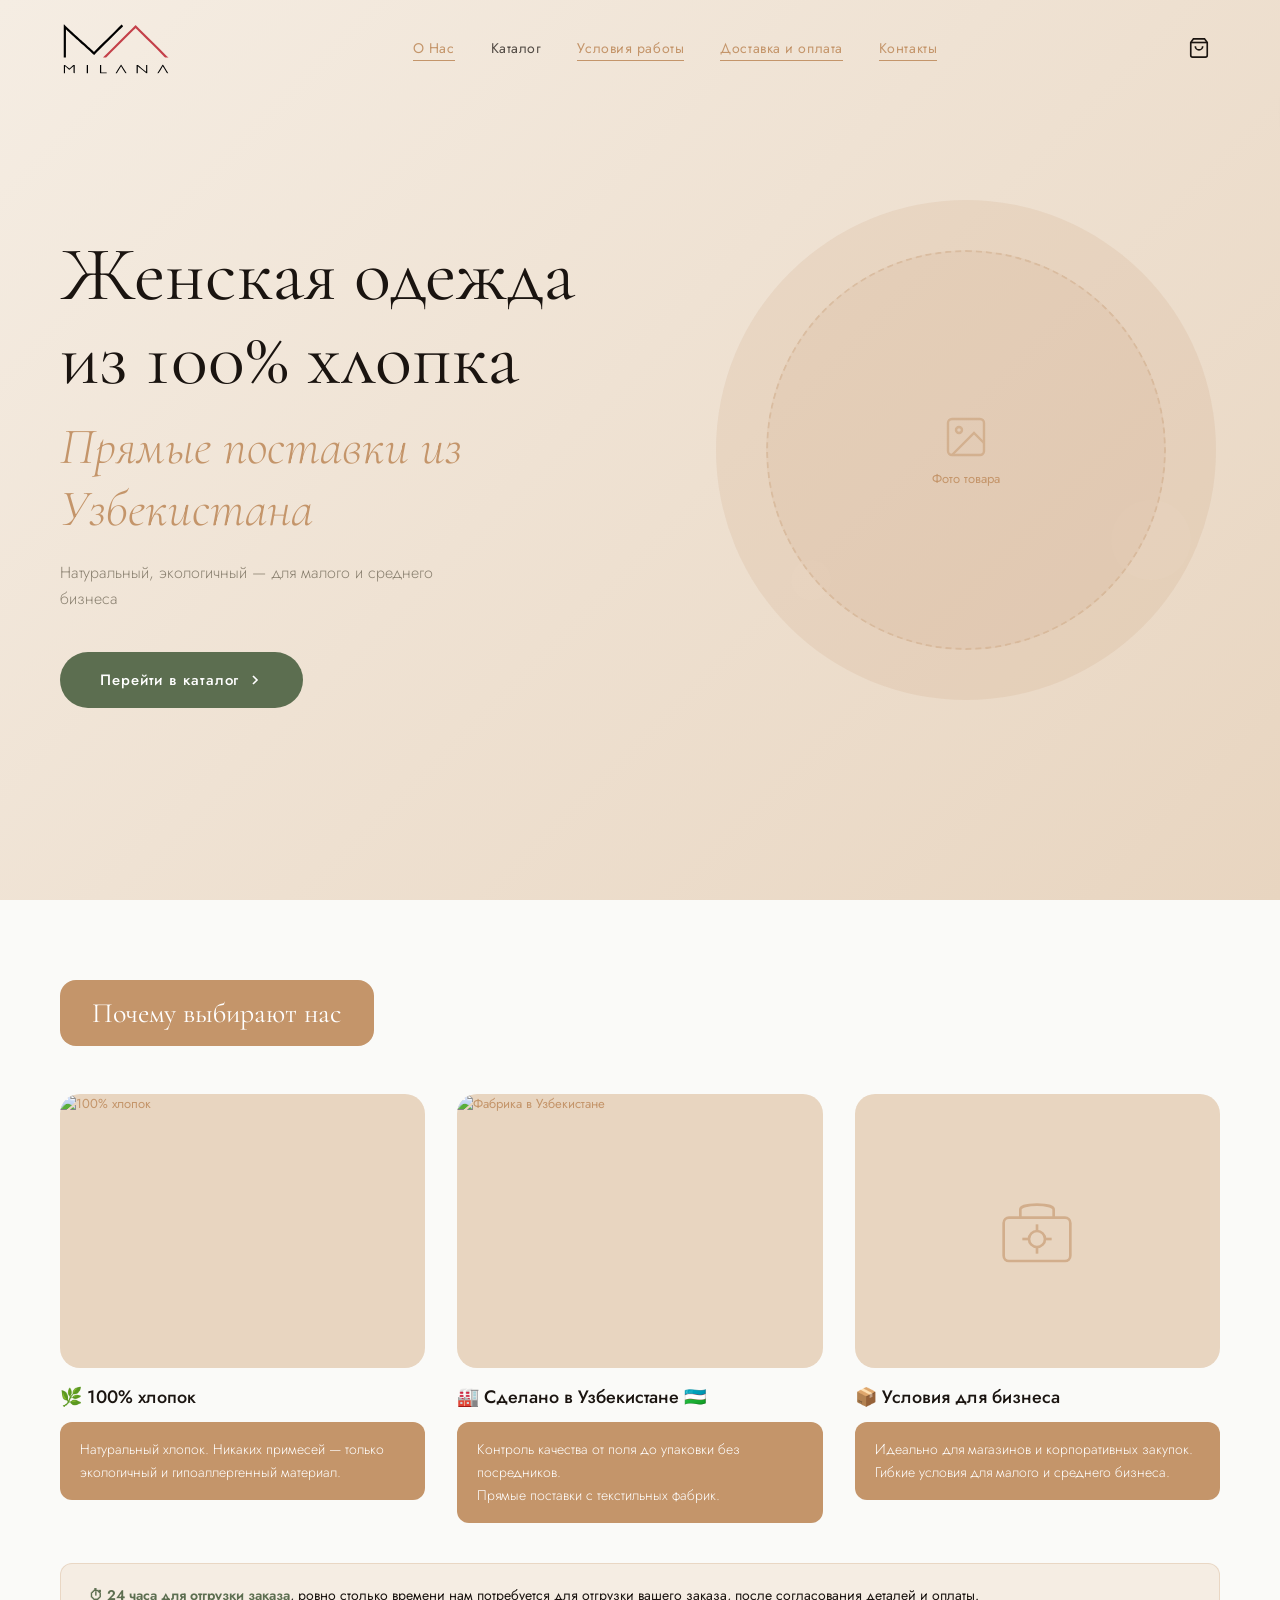
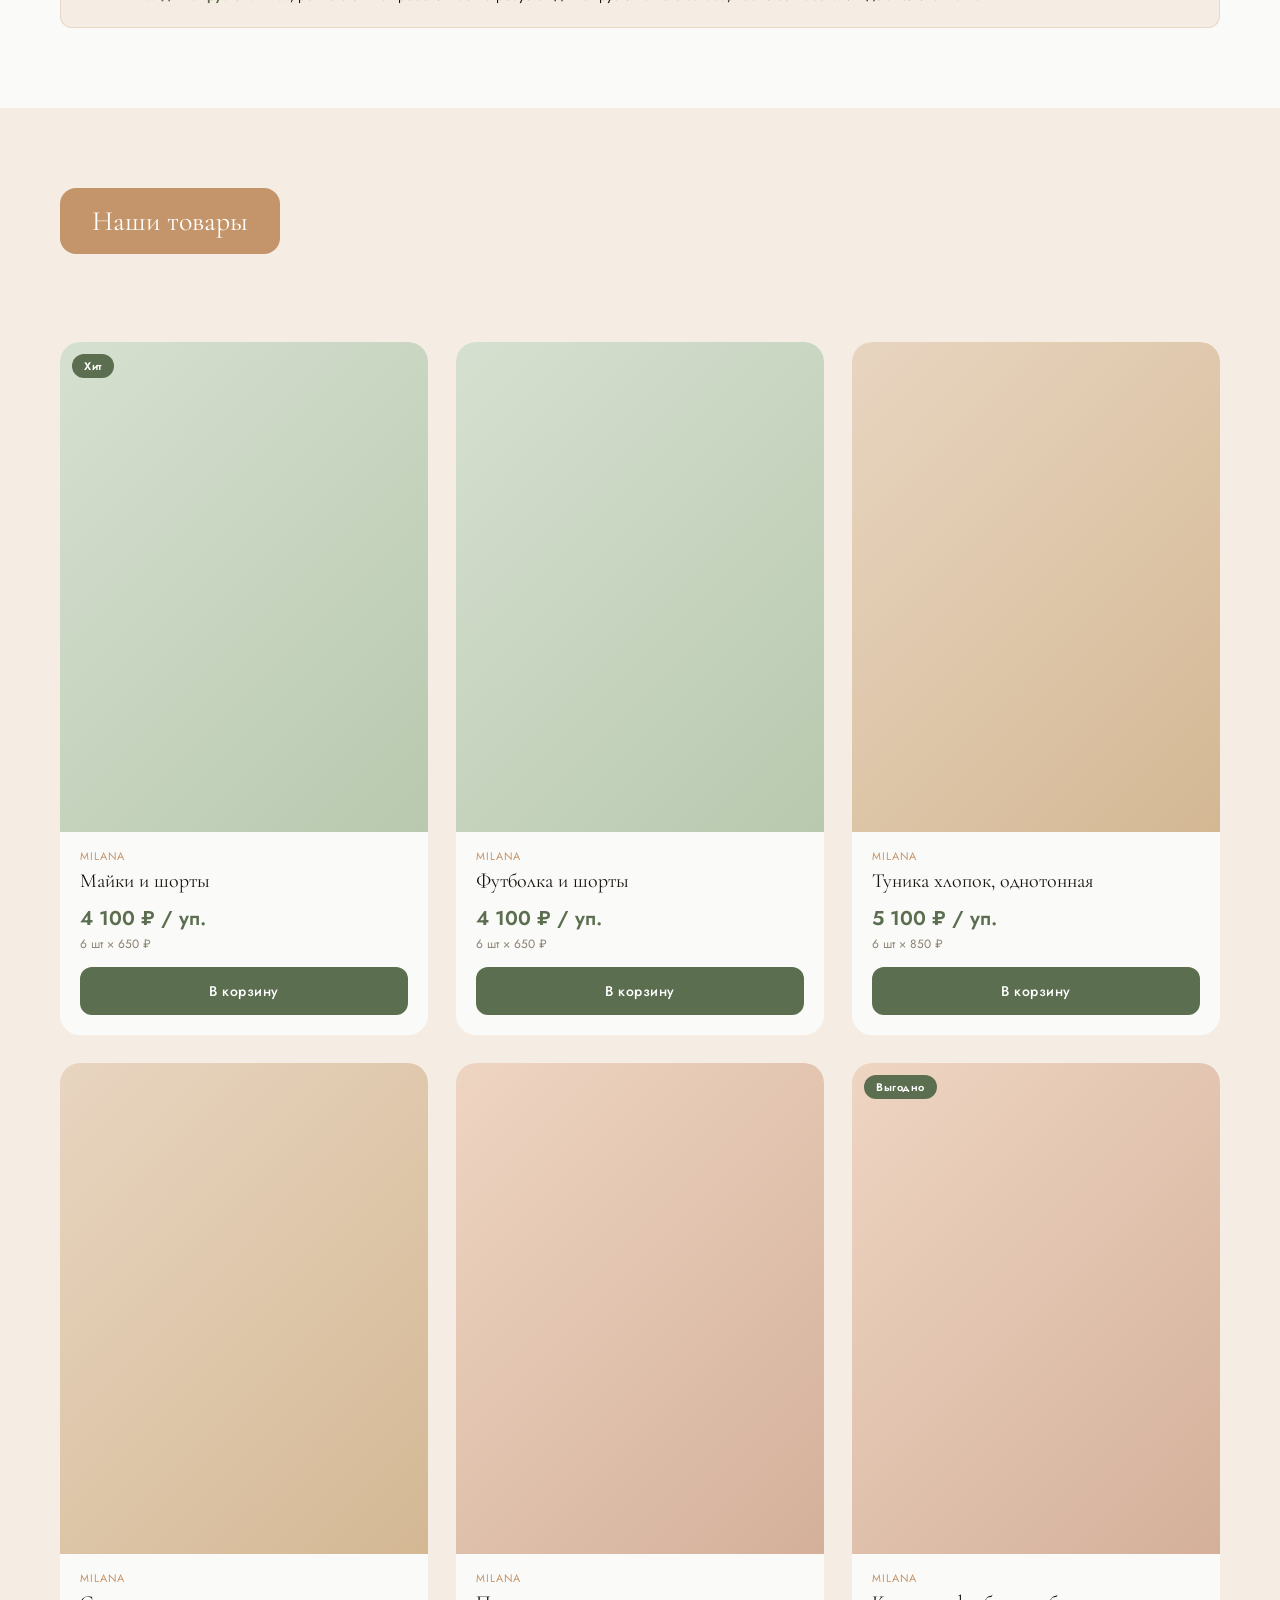
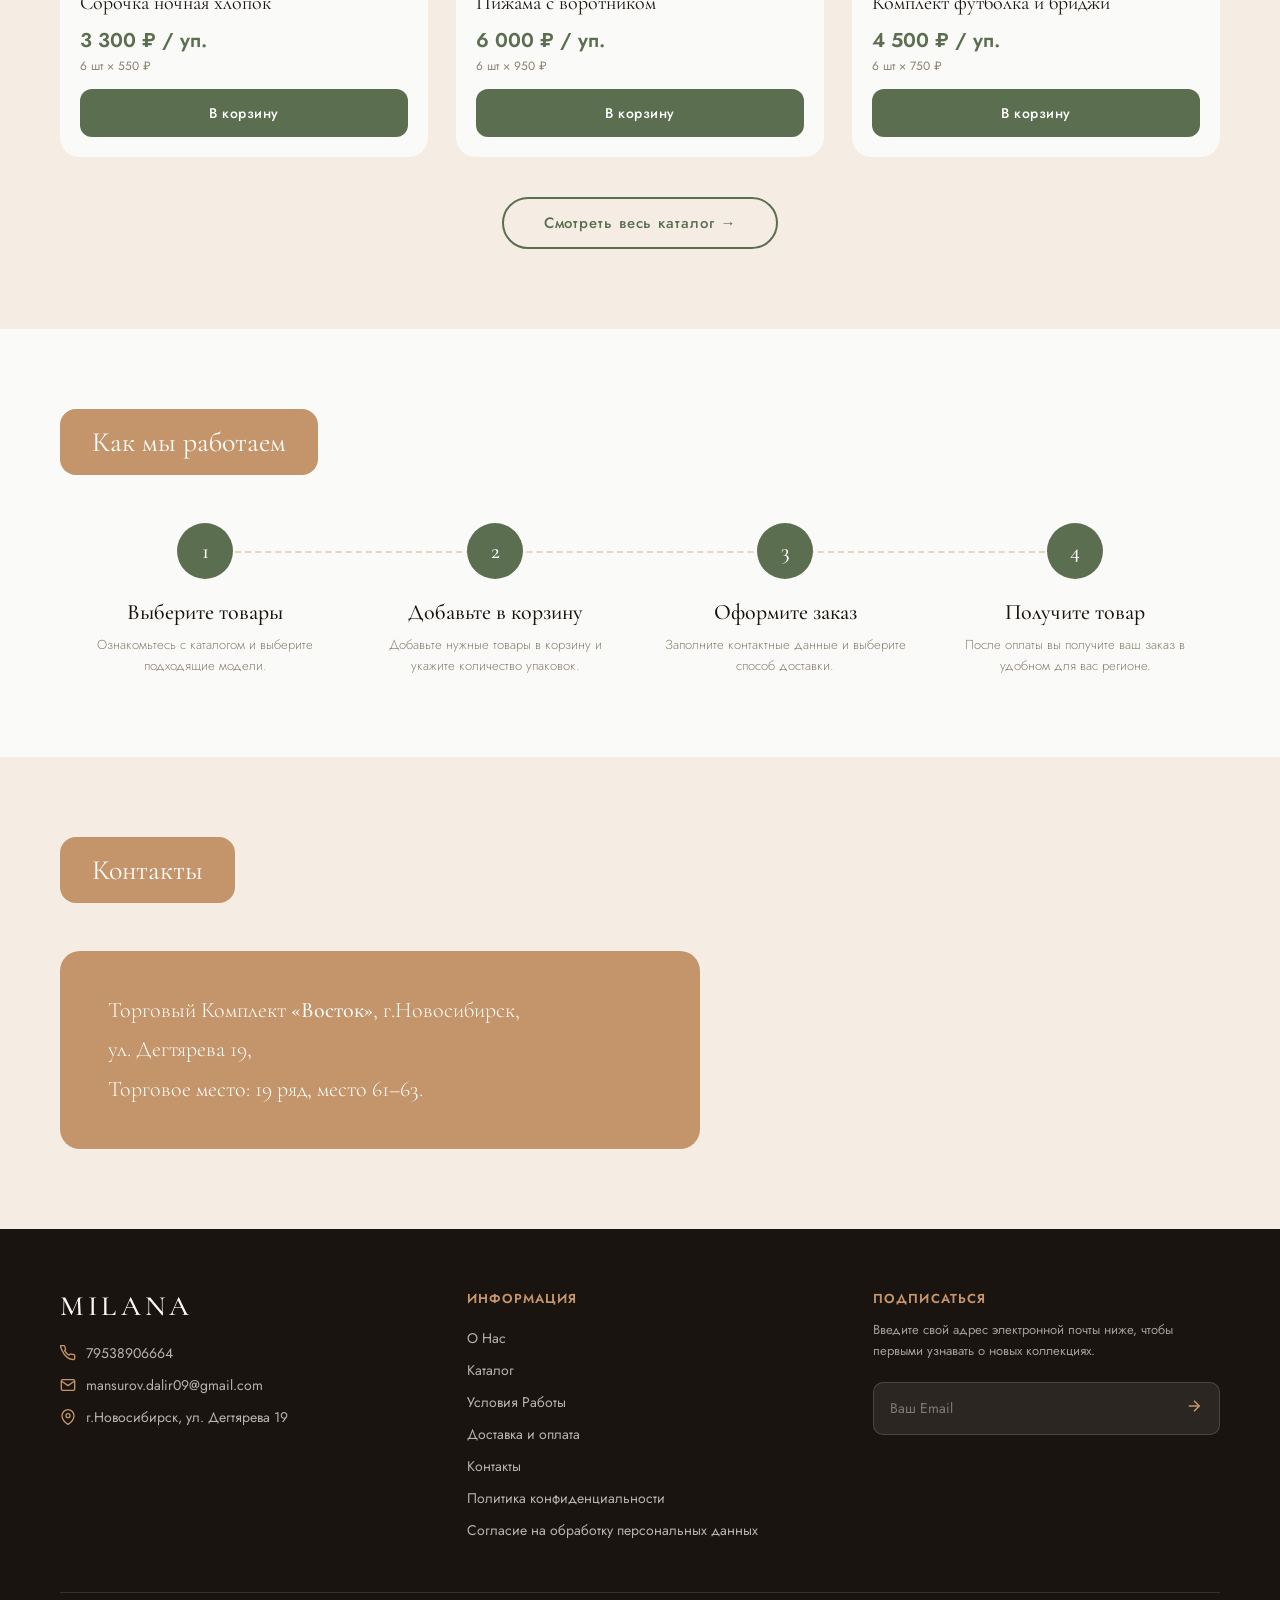
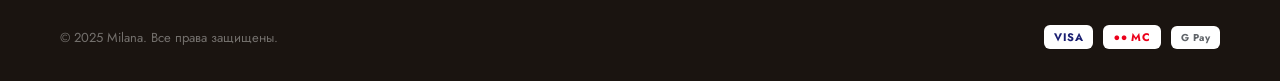
==== commit fa8ac524: "fix: remove duplicate consent link and PDF label" ====
--- a/index.html
+++ b/index.html
@@ -907,10 +907,7 @@
         <a href="#home" onclick="navigate('home');return false">Доставка и оплата</a>
         <a href="#home" onclick="navigate('home');scrollToSection('contacts');return false">Контакты</a>
         <a href="https://drive.google.com/file/d/1Do0VXArigi5eRkrYbRMfXtUiZYyW0qXf/view?usp=sharing" target="_blank" rel="noopener noreferrer">Политика конфиденциальности</a>
-        <a href="https://docs.google.com/document/d/1kBZJpnQ5AS_FOK1S1ZJHDPQDDeg9YzQhr2gkKTCAKqU/edit?usp=sharing" target="_blank" rel="noopener noreferrer">Согласие на обработку персональных данных</a>
-        <a href="https://drive.google.com/file/d/1dgiojK08X7akakl74KW4SHOskXKuuAaB/view?usp=sharing" target="_blank" rel="noopener noreferrer">Согласие на обработку персональных данных (PDF)</a>
-        <a href="https://drive.google.com/file/d/18Q1vauepRvthlLgJ6V9ILeCsdsNDmaEW/view?usp=sharing" target="_blank" rel="noopener noreferrer">Согласие на получение рекламной рассылки</a>
-        <a href="https://drive.google.com/file/d/1bZTCfkqU4q9G5j0mpT0aH_6DCnYoLtzB/view?usp=sharing" target="_blank" rel="noopener noreferrer">Согласие на получение информационной рассылки</a>
+        <a href="https://drive.google.com/file/d/1dgiojK08X7akakl74KW4SHOskXKuuAaB/view?usp=sharing" target="_blank" rel="noopener noreferrer">Согласие на обработку персональных данных</a>
       </div>
       <div class="footer-subscribe">
         <h4>Подписаться</h4>
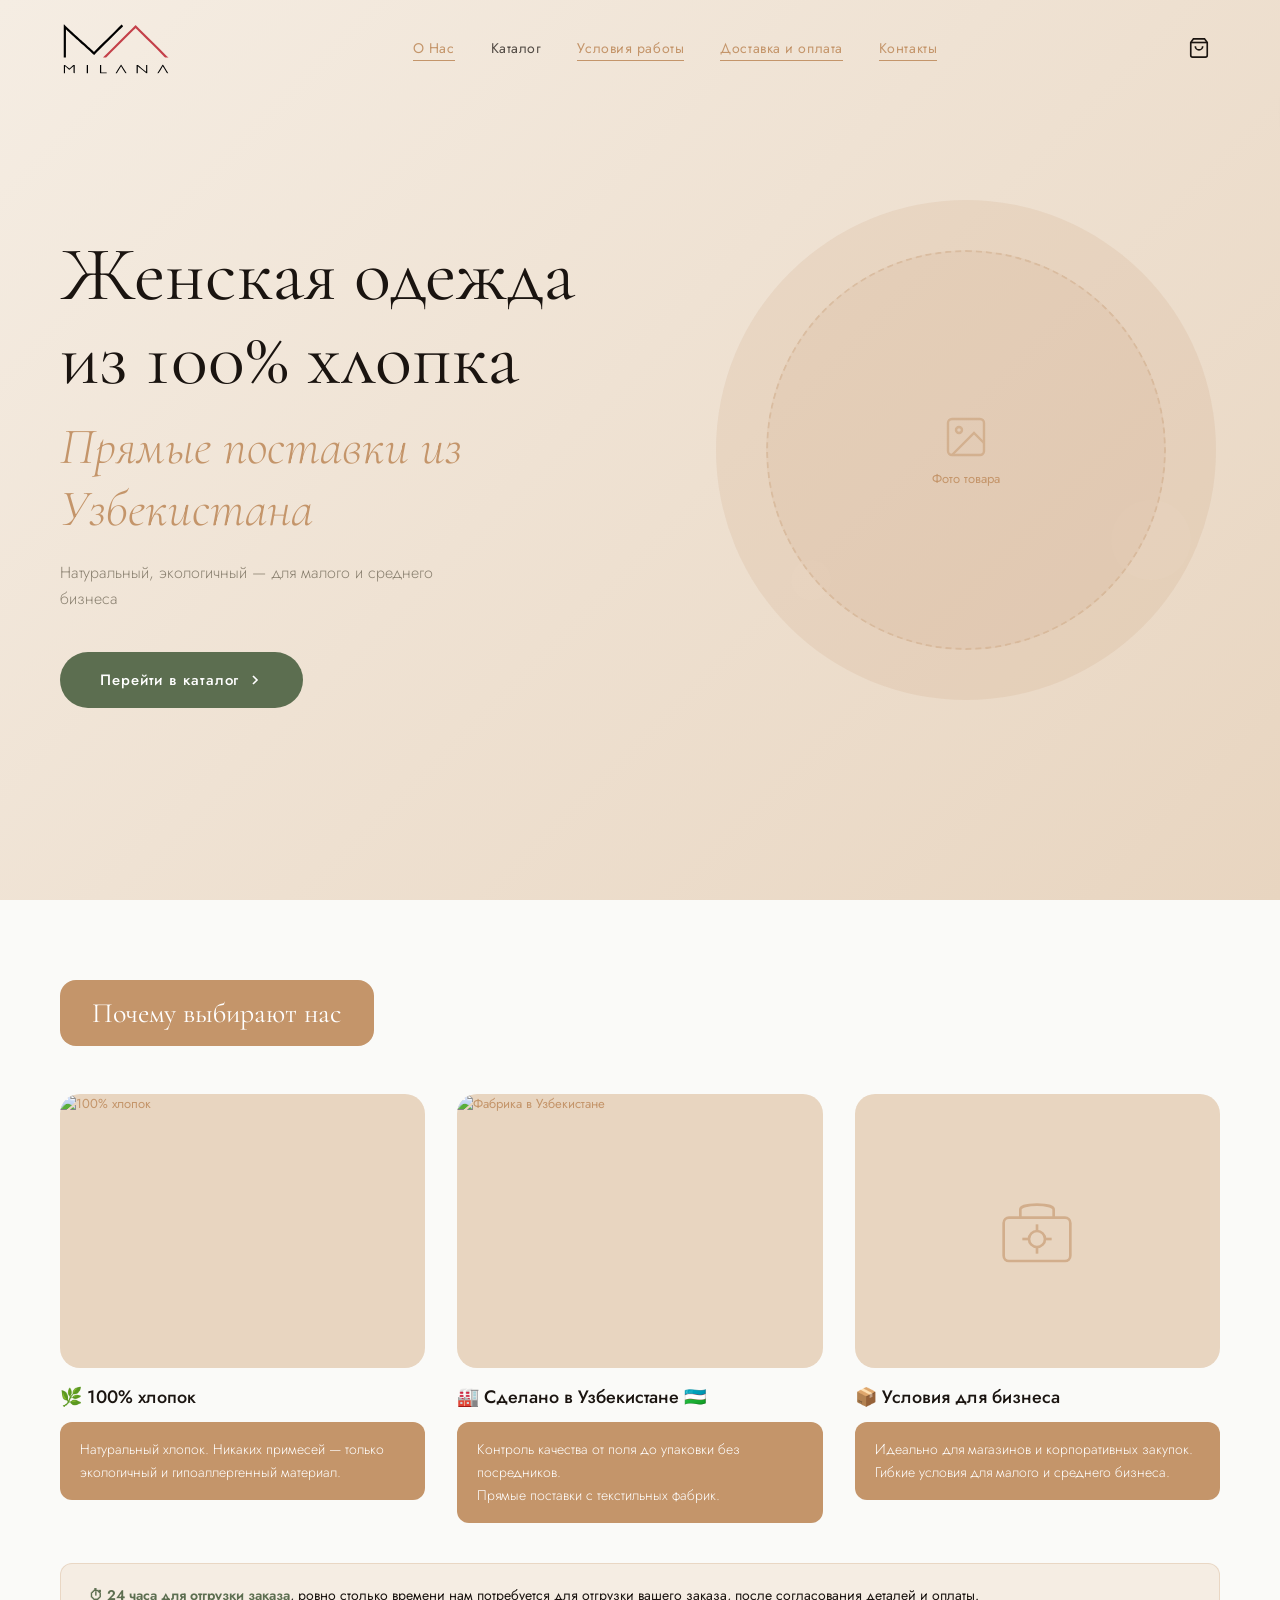
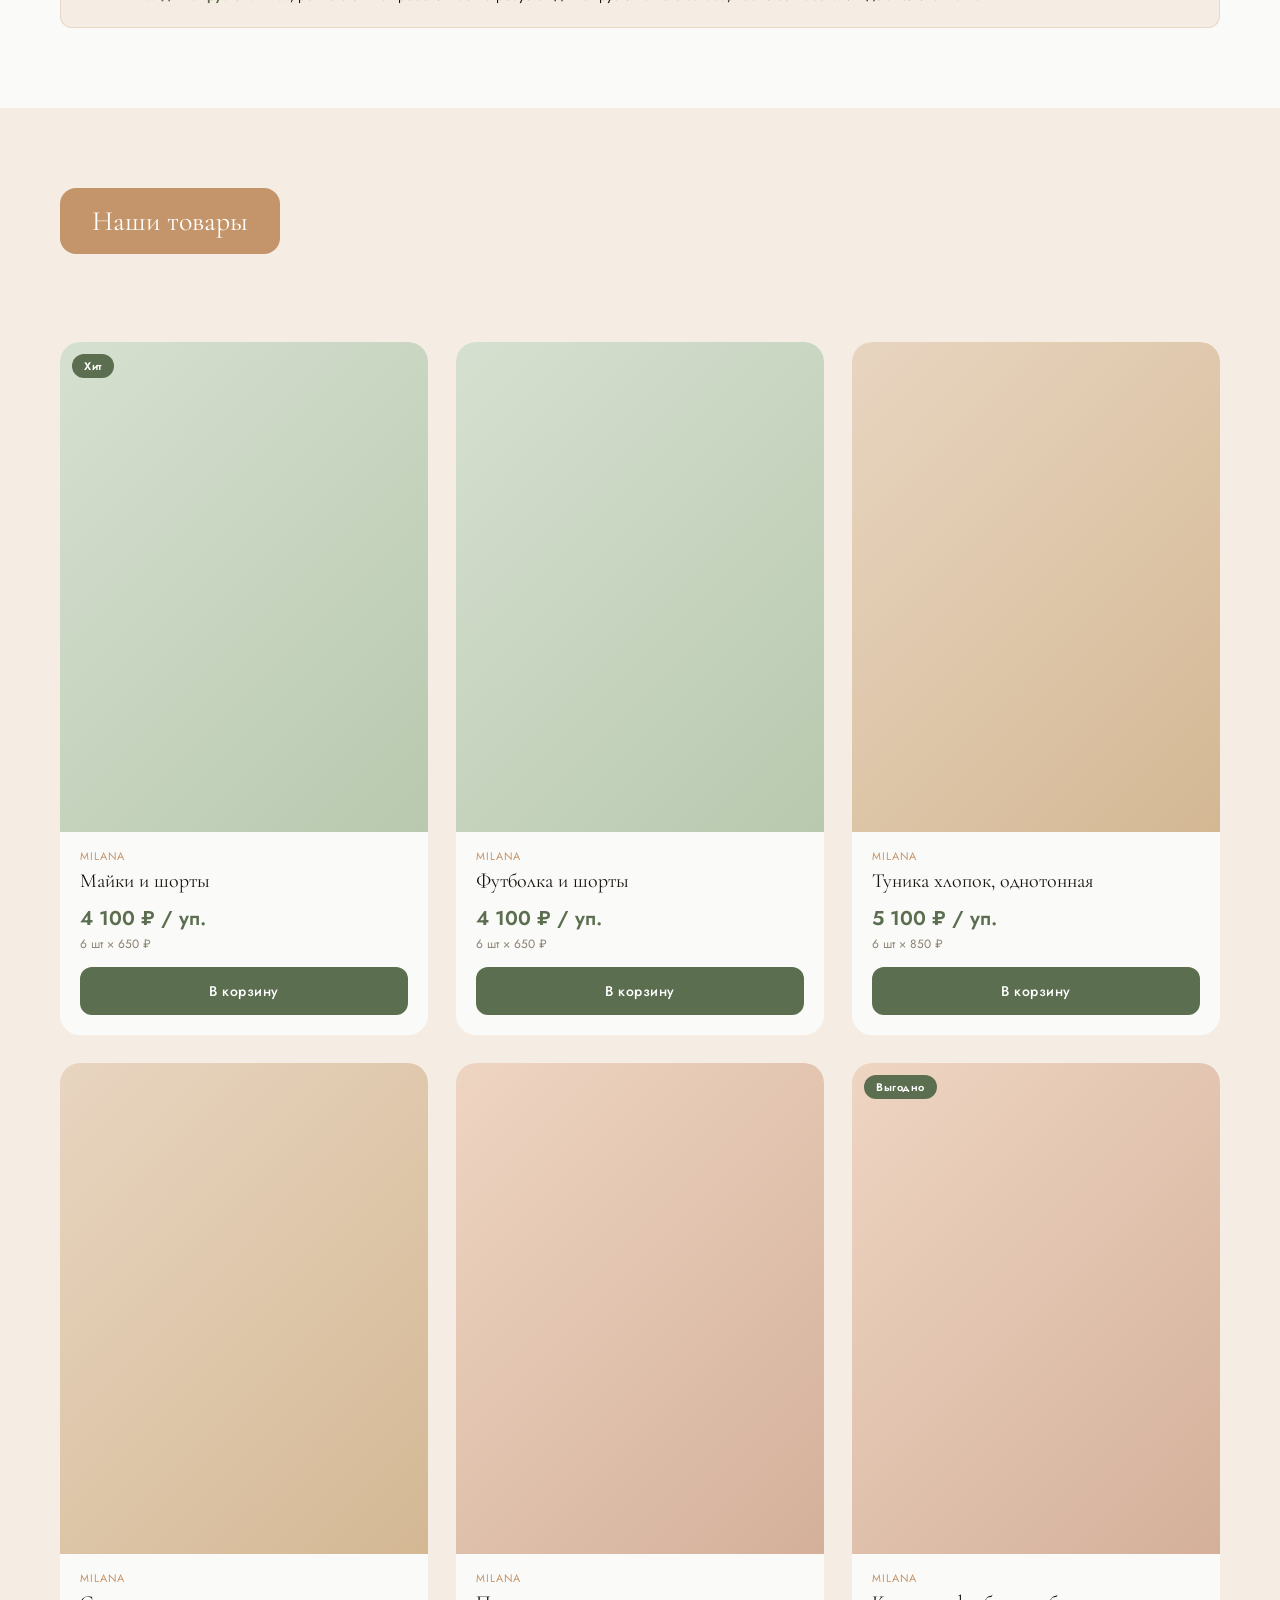
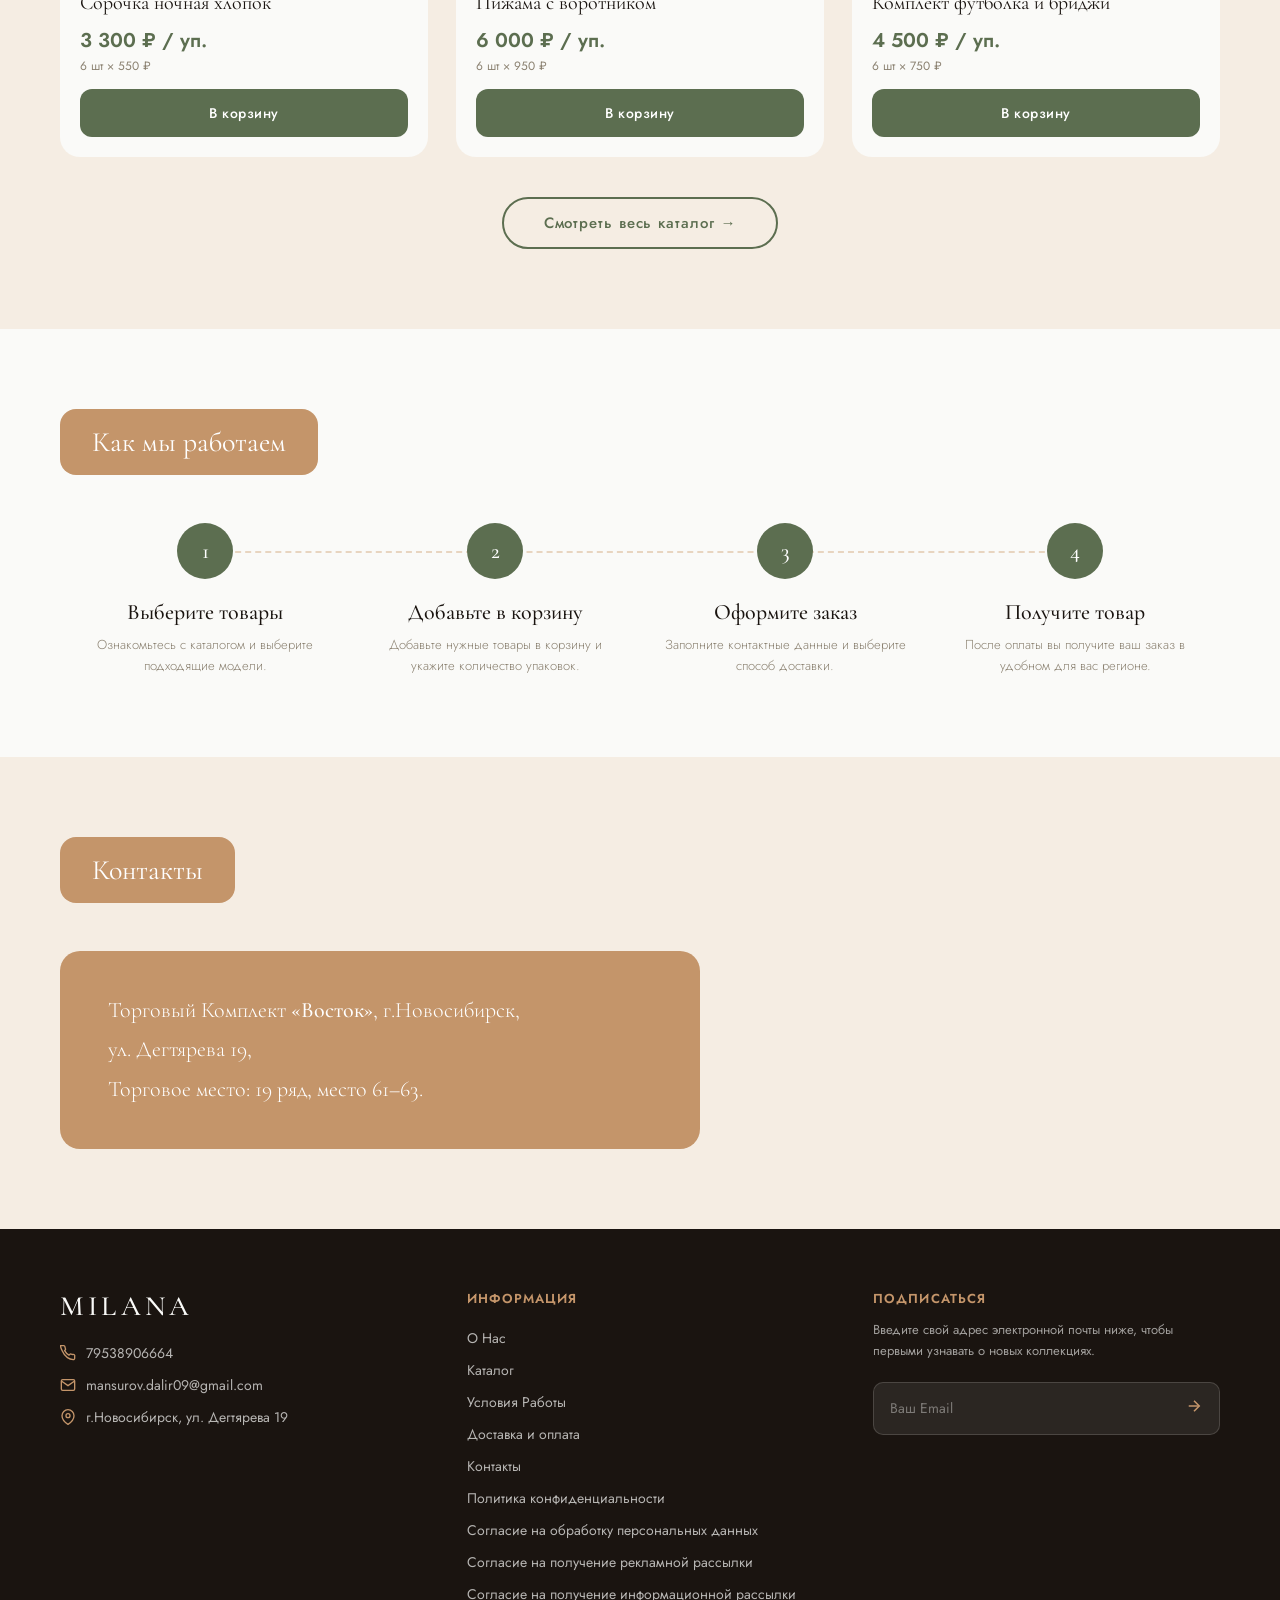
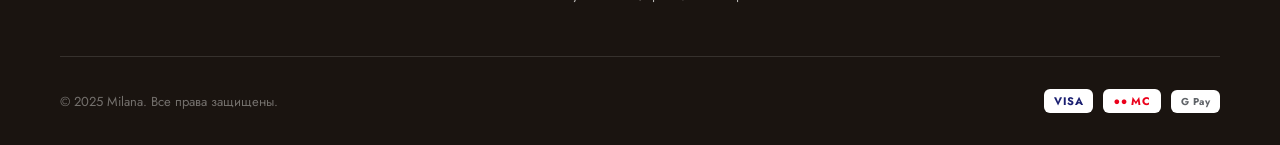
==== commit 9dd41655: "fix: restore footer consent links" ====
--- a/index.html
+++ b/index.html
@@ -908,6 +908,8 @@
         <a href="#home" onclick="navigate('home');scrollToSection('contacts');return false">Контакты</a>
         <a href="https://drive.google.com/file/d/1Do0VXArigi5eRkrYbRMfXtUiZYyW0qXf/view?usp=sharing" target="_blank" rel="noopener noreferrer">Политика конфиденциальности</a>
         <a href="https://drive.google.com/file/d/1dgiojK08X7akakl74KW4SHOskXKuuAaB/view?usp=sharing" target="_blank" rel="noopener noreferrer">Согласие на обработку персональных данных</a>
+        <a href="https://drive.google.com/file/d/18Q1vauepRvthlLgJ6V9ILeCsdsNDmaEW/view?usp=sharing" target="_blank" rel="noopener noreferrer">Согласие на получение рекламной рассылки</a>
+        <a href="https://drive.google.com/file/d/1bZTCfkqU4q9G5j0mpT0aH_6DCnYoLtzB/view?usp=sharing" target="_blank" rel="noopener noreferrer">Согласие на получение информационной рассылки</a>
       </div>
       <div class="footer-subscribe">
         <h4>Подписаться</h4>
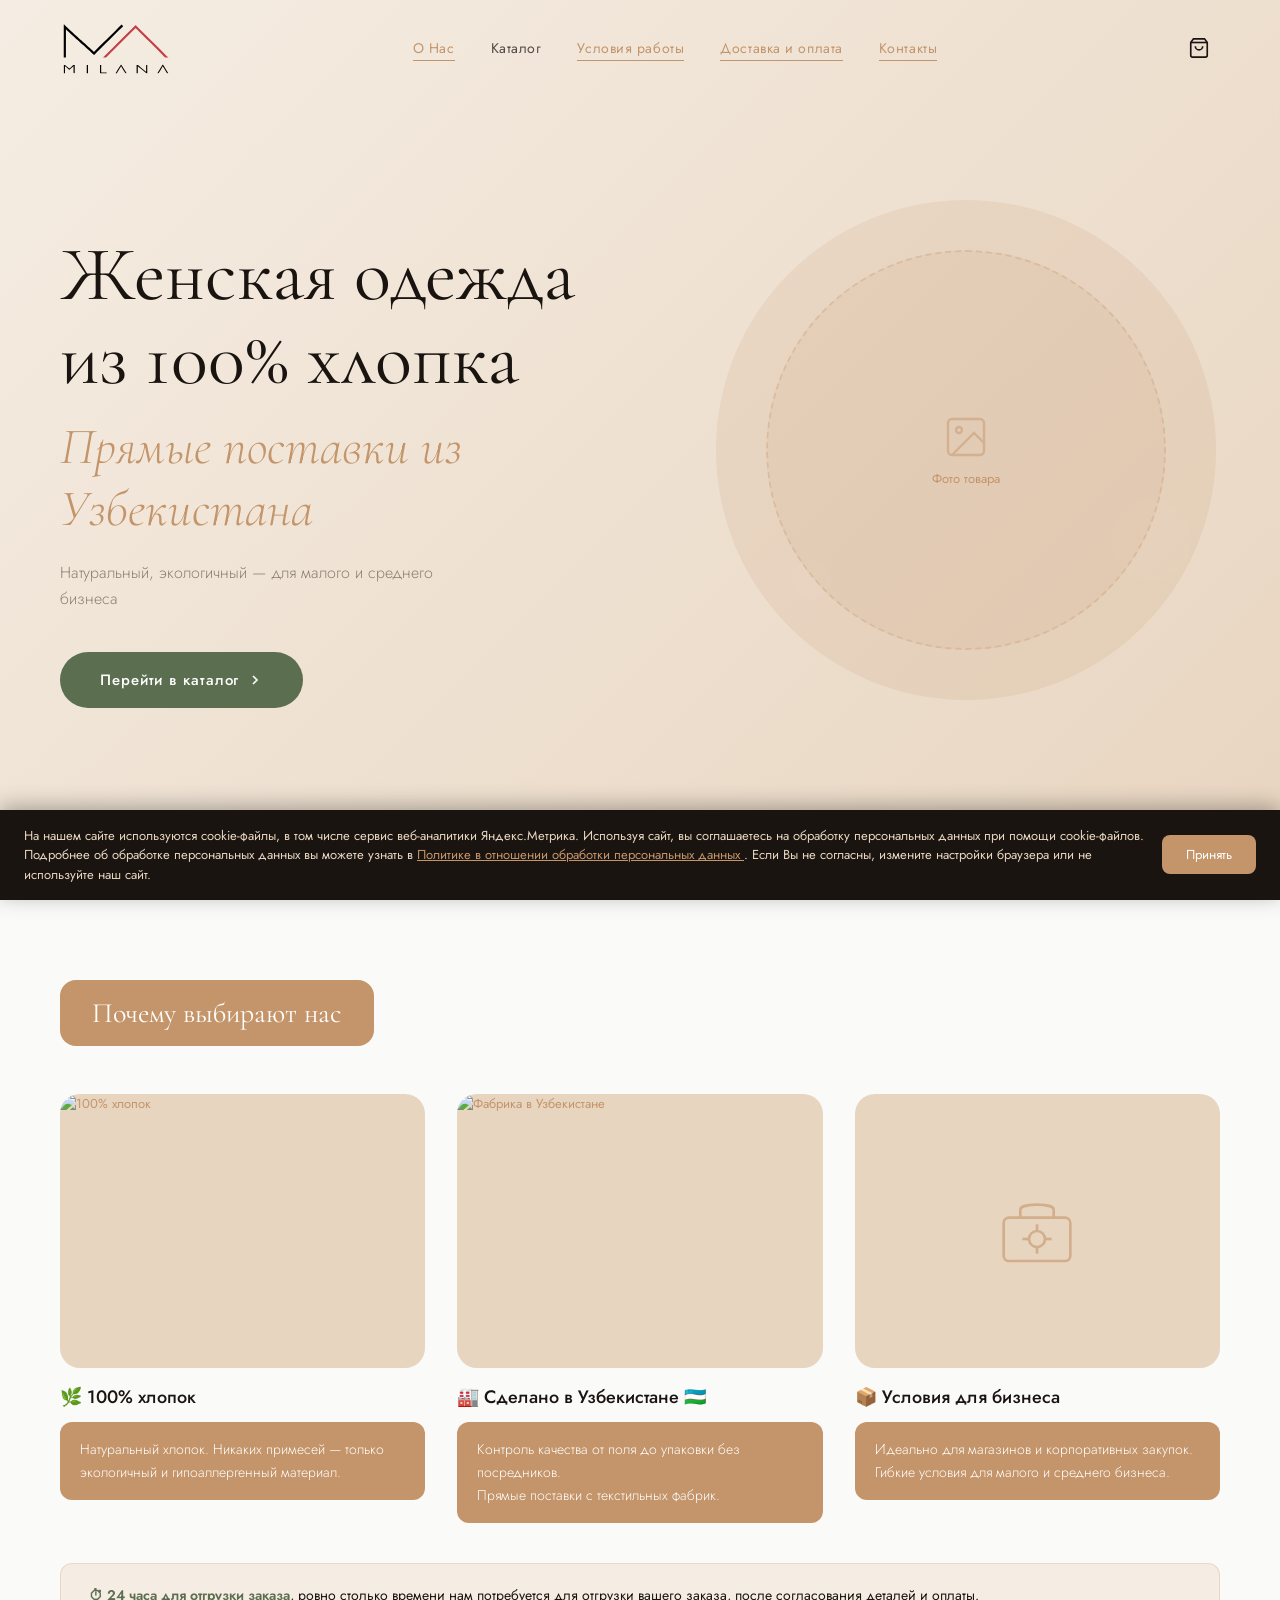
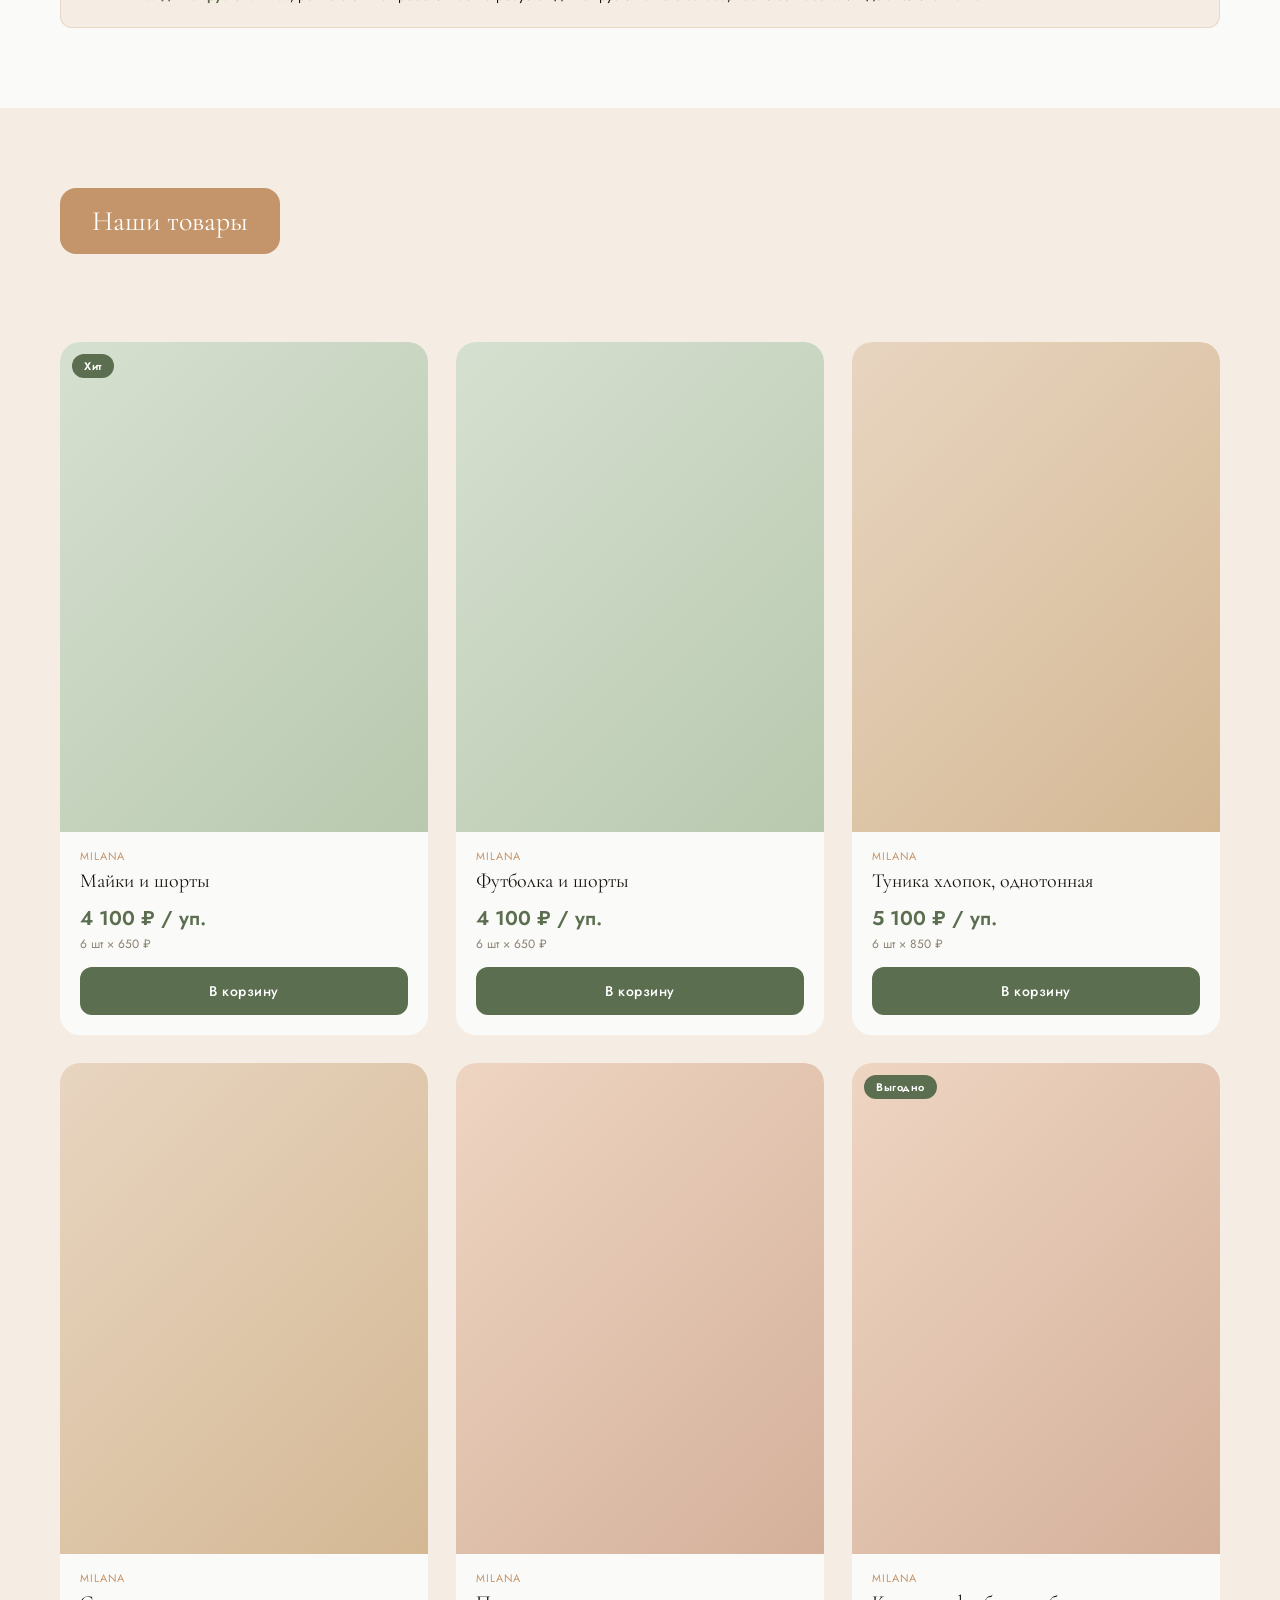
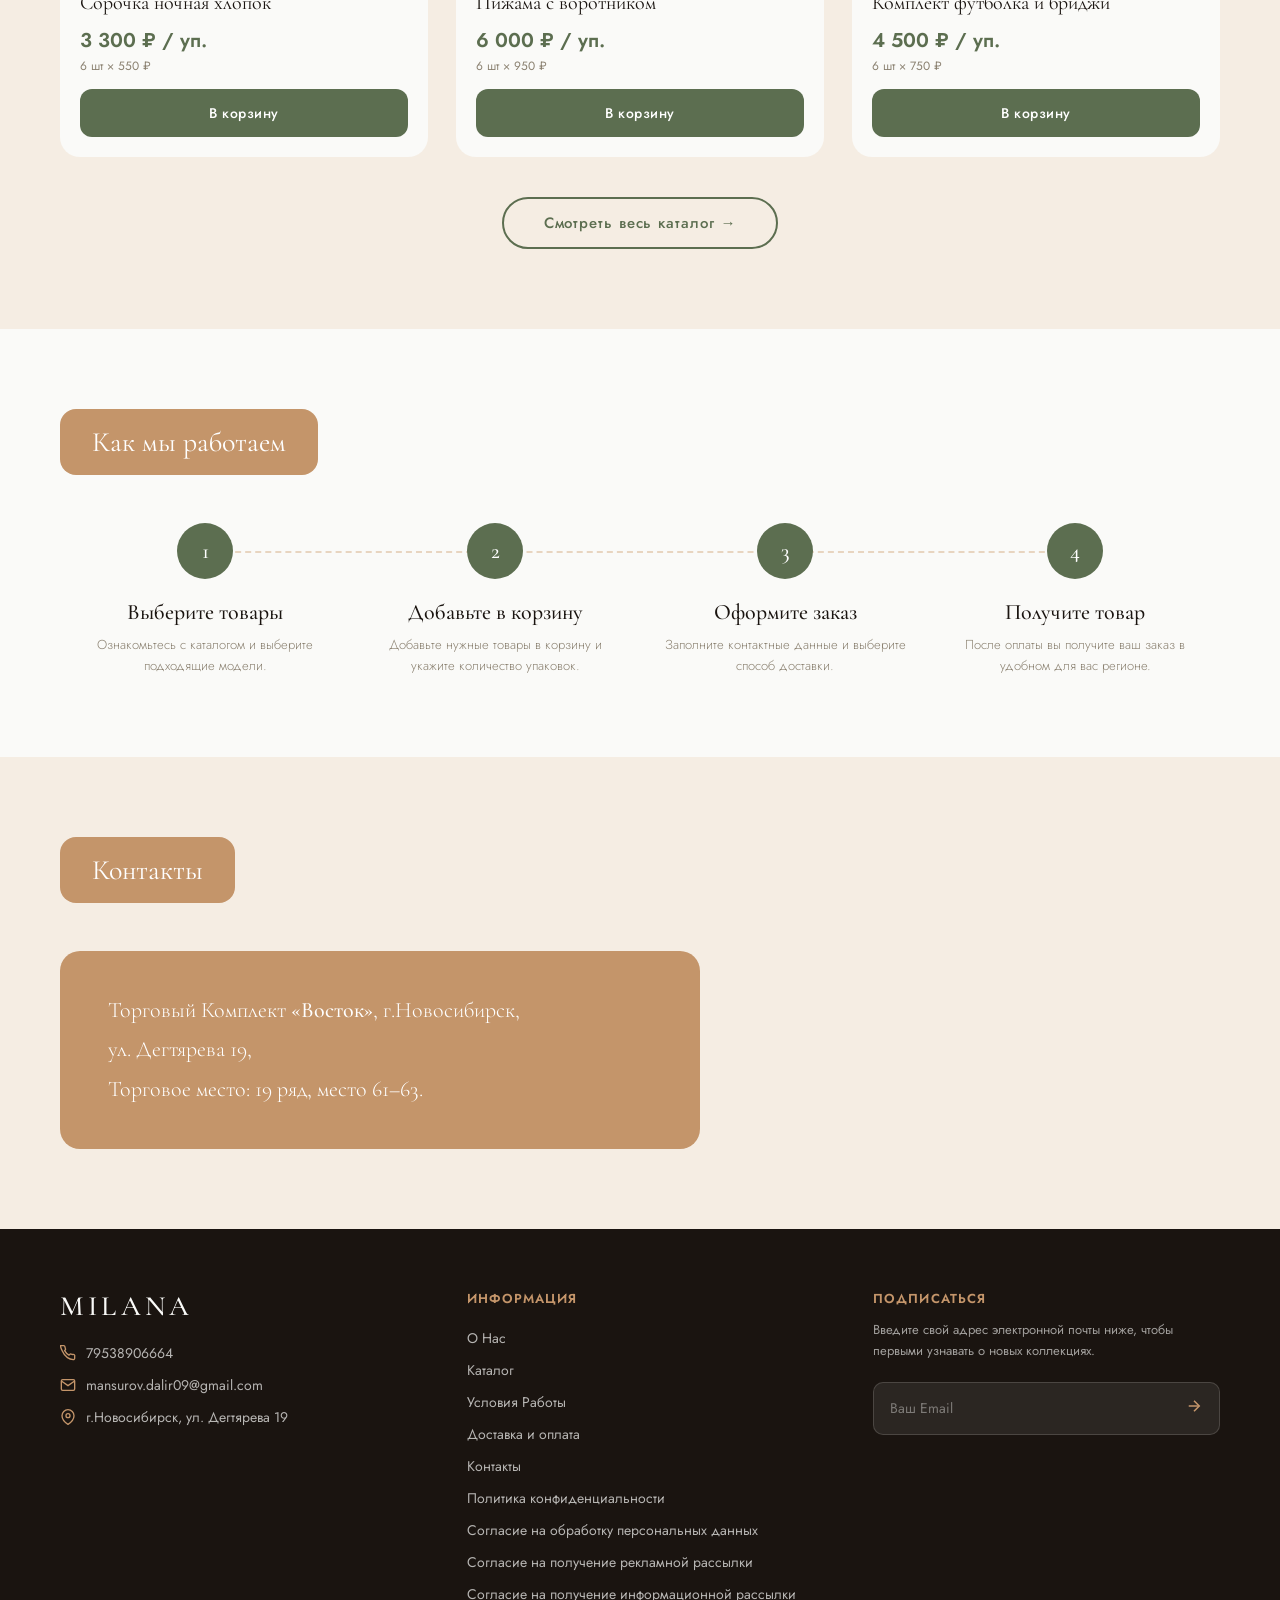
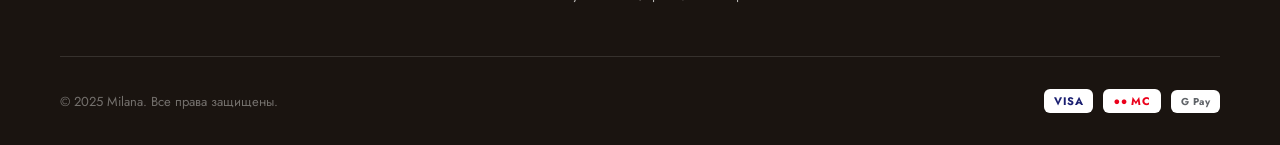
==== commit 9638ea1b: "feat: delivery options, consent checkboxes, cookie banner" ====
--- a/index.html
+++ b/index.html
@@ -1019,6 +1019,8 @@
               <option value="">Выберите способ</option>
               <option>СДЭК</option>
               <option>Почта России</option>
+              <option>ТК Энергия</option>
+              <option>ТК Байт-Транзит</option>
               <option>Самовывоз Новосибирск</option>
               <option>Другое</option>
             </select>
@@ -1056,6 +1058,24 @@
           <label class="payment-opt" id="pay-opt-2">
             <input type="radio" name="payment" value="transfer" onchange="selectPayOpt(2)">
             <span class="payment-opt-label">🏦 Перевод на счёт</span>
+          </label>
+        </div>
+        <div class="consent-checkboxes" style="margin-bottom:20px;display:flex;flex-direction:column;gap:10px;">
+          <label style="display:flex;gap:10px;align-items:flex-start;font-size:14px;cursor:pointer;">
+            <input type="checkbox" id="consent-oferta" required style="margin-top:3px;accent-color:#5C7A4E;">
+            <span>Я принимаю условия <a href="https://drive.google.com/file/d/1Do0VXArigi5eRkrYbRMfXtUiZYyW0qXf/view?usp=sharing" target="_blank" rel="noopener noreferrer" style="color:#C4956A;text-decoration:underline;">Публичной оферты</a>; ознакомлен с <a href="https://drive.google.com/file/d/1Do0VXArigi5eRkrYbRMfXtUiZYyW0qXf/view?usp=sharing" target="_blank" rel="noopener noreferrer" style="color:#C4956A;text-decoration:underline;">Политикой в отношении обработки персональных данных</a></span>
+          </label>
+          <label style="display:flex;gap:10px;align-items:flex-start;font-size:14px;cursor:pointer;">
+            <input type="checkbox" id="consent-info" style="margin-top:3px;accent-color:#5C7A4E;">
+            <span>Даю <a href="https://drive.google.com/file/d/1bZTCfkqU4q9G5j0mpT0aH_6DCnYoLtzB/view?usp=sharing" target="_blank" rel="noopener noreferrer" style="color:#C4956A;text-decoration:underline;">Согласие на получение информационной рассылки</a></span>
+          </label>
+          <label style="display:flex;gap:10px;align-items:flex-start;font-size:14px;cursor:pointer;">
+            <input type="checkbox" id="consent-pd" style="margin-top:3px;accent-color:#5C7A4E;">
+            <span>Даю <a href="https://drive.google.com/file/d/1dgiojK08X7akakl74KW4SHOskXKuuAaB/view?usp=sharing" target="_blank" rel="noopener noreferrer" style="color:#C4956A;text-decoration:underline;">Согласие на обработку персональных данных</a></span>
+          </label>
+          <label style="display:flex;gap:10px;align-items:flex-start;font-size:14px;cursor:pointer;">
+            <input type="checkbox" id="consent-ads" style="margin-top:3px;accent-color:#5C7A4E;">
+            <span>Даю <a href="https://drive.google.com/file/d/18Q1vauepRvthlLgJ6V9ILeCsdsNDmaEW/view?usp=sharing" target="_blank" rel="noopener noreferrer" style="color:#C4956A;text-decoration:underline;">Согласие на получение рекламной рассылки</a></span>
           </label>
         </div>
         <button type="submit" class="btn-submit" style="margin-top:28px;">Подтвердить заказ</button>
@@ -1605,6 +1625,10 @@
 
 function submitOrder(e){
   e.preventDefault();
+  if (!document.getElementById('consent-oferta').checked) {
+    alert('Необходимо принять условия Публичной оферты');
+    return;
+  }
   // validate
   let valid = true;
   const checks = [
@@ -1724,5 +1748,40 @@
 }
 
 </script>
+
+<div id="cookie-banner" style="
+  position:fixed;bottom:0;left:0;right:0;z-index:9999;
+  background:#1a1410;color:#e8d5c0;
+  padding:16px 24px;
+  display:flex;align-items:center;justify-content:space-between;
+  gap:16px;flex-wrap:wrap;
+  font-size:13px;line-height:1.5;
+  box-shadow:0 -4px 20px rgba(0,0,0,0.3);
+">
+  <span style="flex:1;min-width:260px;">
+    На нашем сайте используются cookie-файлы, в том числе сервис веб-аналитики Яндекс.Метрика.
+    Используя сайт, вы соглашаетесь на обработку персональных данных при помощи cookie-файлов.
+    Подробнее об обработке персональных данных вы можете узнать в
+    <a href="https://drive.google.com/file/d/1Do0VXArigi5eRkrYbRMfXtUiZYyW0qXf/view?usp=sharing" target="_blank" rel="noopener noreferrer"
+       style="color:#C4956A;text-decoration:underline;">
+      Политике в отношении обработки персональных данных
+    </a>.
+    Если Вы не согласны, измените настройки браузера или не используйте наш сайт.
+  </span>
+  <button onclick="
+    document.getElementById('cookie-banner').style.display='none';
+    localStorage.setItem('cookie-accepted','1');
+  " style="
+    background:#C4956A;color:white;border:none;
+    padding:10px 24px;border-radius:8px;
+    font-size:13px;cursor:pointer;white-space:nowrap;
+    font-family:inherit;
+  ">Принять</button>
+</div>
+<script>
+  if(localStorage.getItem('cookie-accepted')){
+    document.getElementById('cookie-banner').style.display='none';
+  }
+</script>
 </body>
 </html>
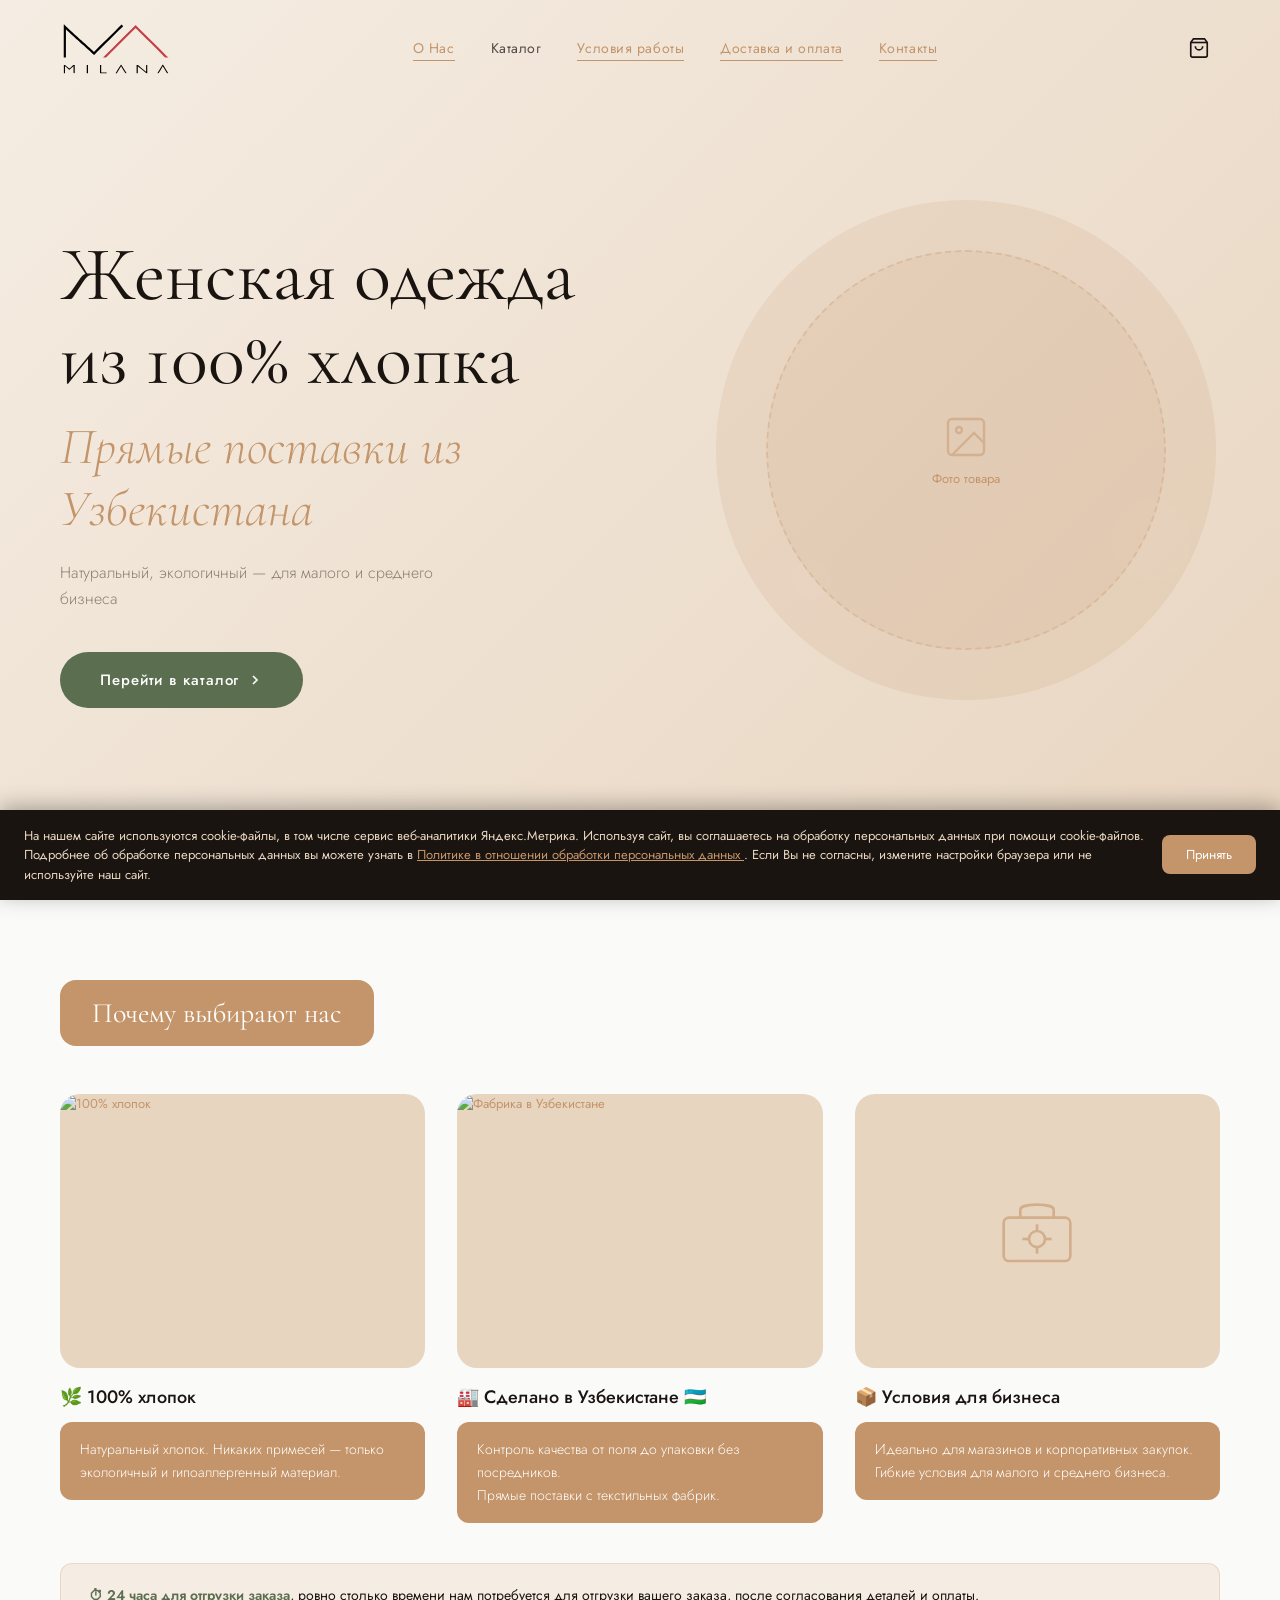
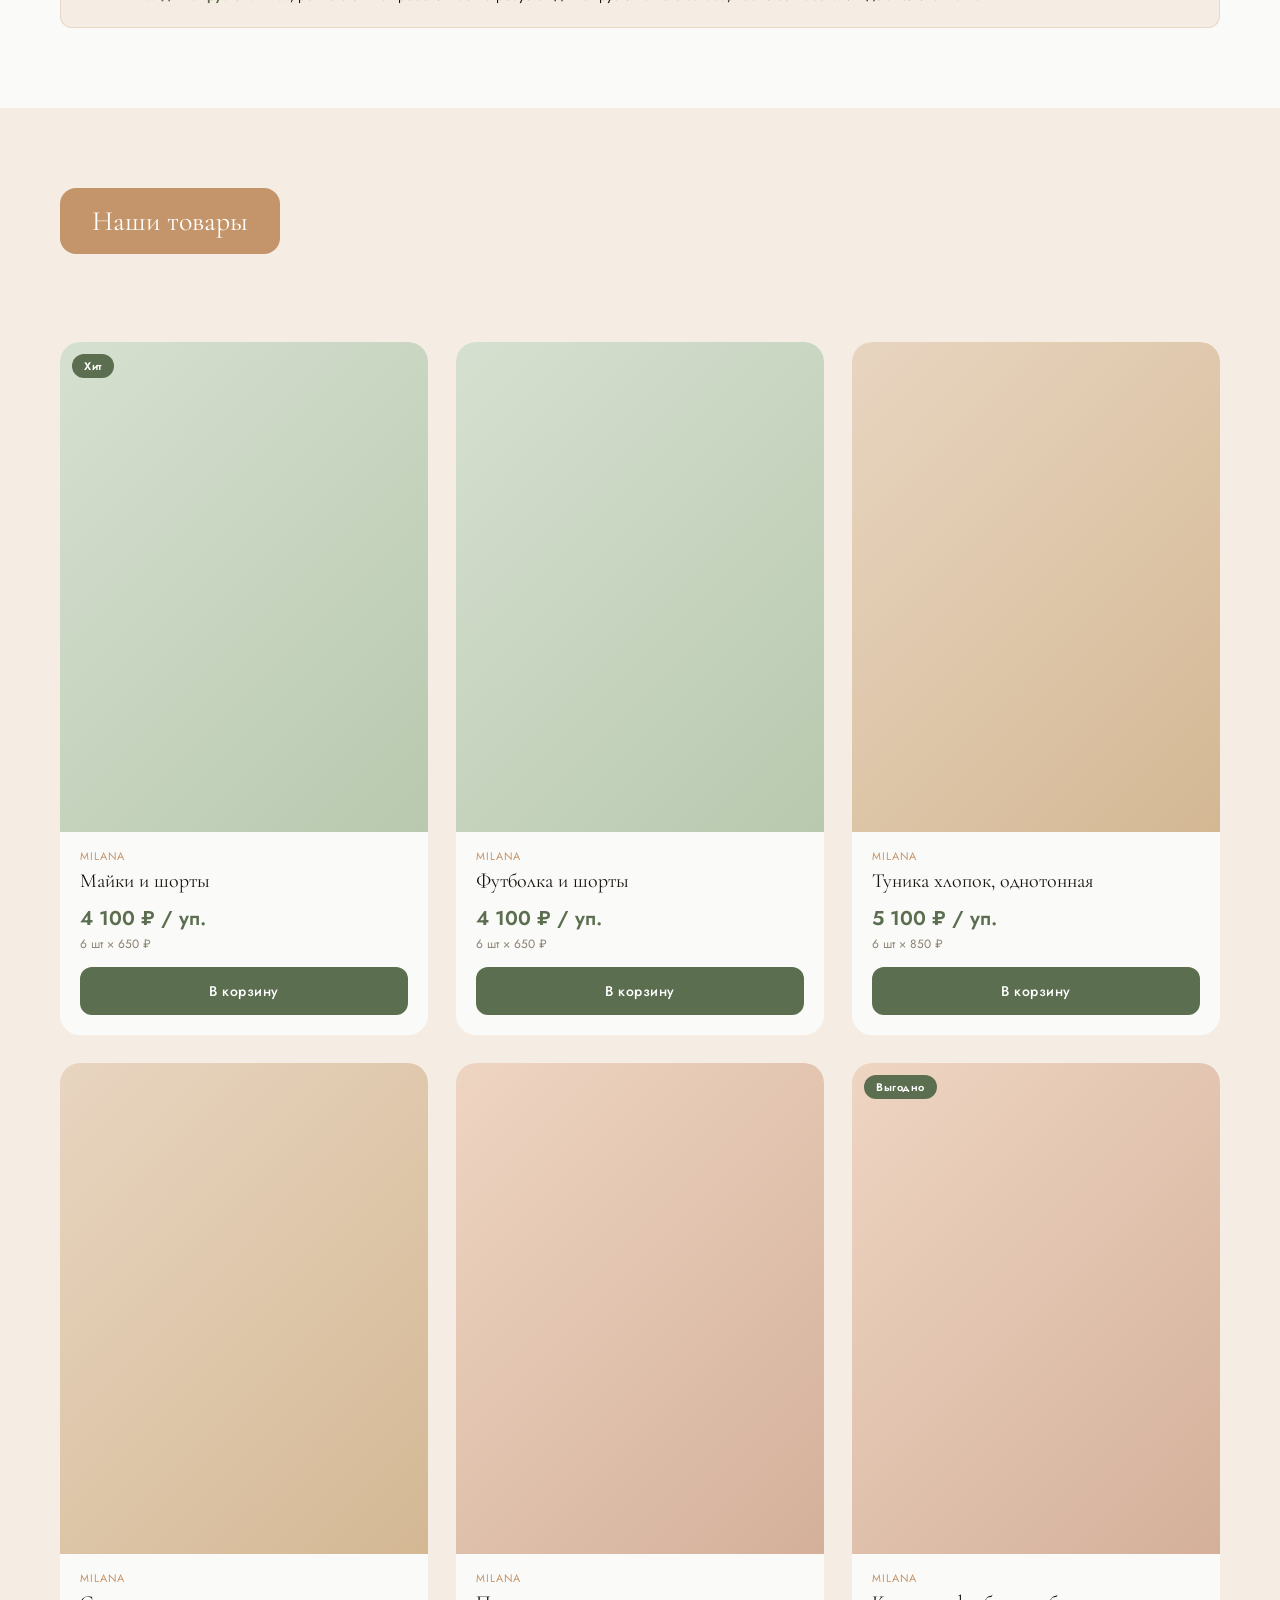
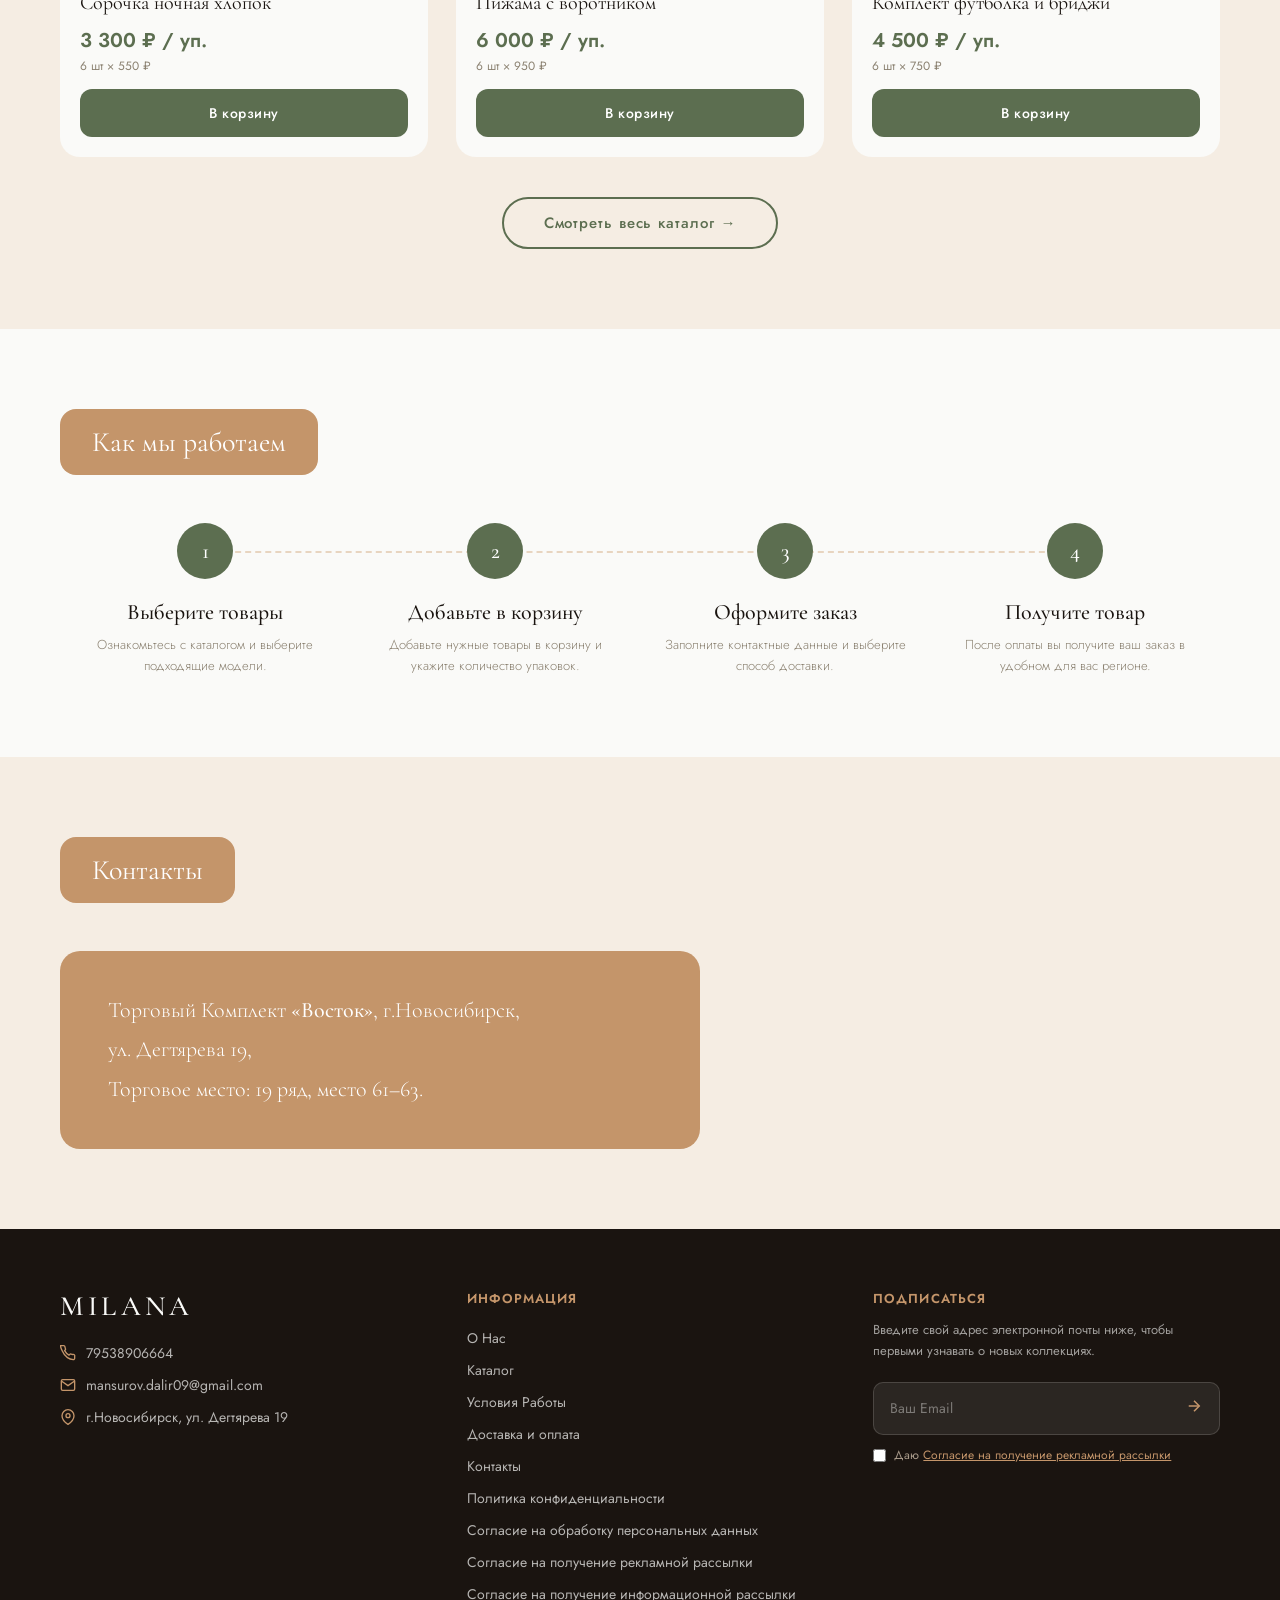
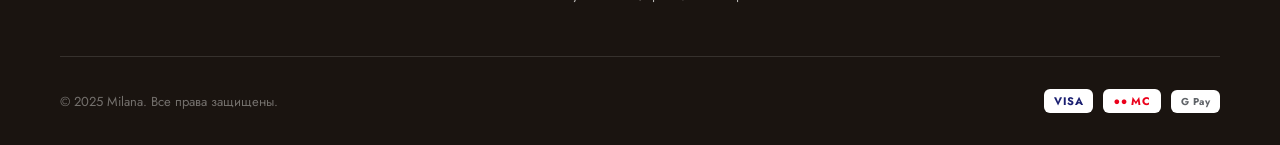
==== commit 7e80fdec: "feat: add newsletter consent checkbox in footer" ====
--- a/index.html
+++ b/index.html
@@ -919,6 +919,17 @@
           <button onclick="subscribeEmail()">
             <svg width="18" height="18" viewBox="0 0 24 24" fill="none" stroke="currentColor" stroke-width="2"><line x1="5" y1="12" x2="19" y2="12"/><polyline points="12 5 19 12 12 19"/></svg>
           </button>
+        </div>
+        <div style="margin-top:12px;">
+          <label style="display:flex;gap:8px;align-items:flex-start;cursor:pointer;font-size:12px;color:rgba(232,213,192,0.7);line-height:1.4;">
+            <input type="checkbox" id="newsletter-consent"
+                   style="margin-top:2px;accent-color:#C4956A;flex-shrink:0;">
+            <span>Даю <a href="https://drive.google.com/file/d/18Q1vauepRvthlLgJ6V9ILeCsdsNDmaEW/view?usp=sharing" target="_blank" rel="noopener noreferrer"
+                 style="color:#C4956A;text-decoration:underline;">
+                 Согласие на получение рекламной рассылки
+                 </a>
+            </span>
+          </label>
         </div>
       </div>
     </div>
@@ -1707,6 +1718,10 @@
 
 // ─────────────────── SUBSCRIBE ───────────────────
 function subscribeEmail(){
+  if (!document.getElementById('newsletter-consent').checked) {
+    alert('Пожалуйста, дайте согласие на получение рассылки');
+    return;
+  }
   const inp = document.getElementById('footer-email');
   if(!inp.value||!inp.value.includes('@')){showToast('Введите корректный email');return;}
   showToast('Вы подписались на обновления!');
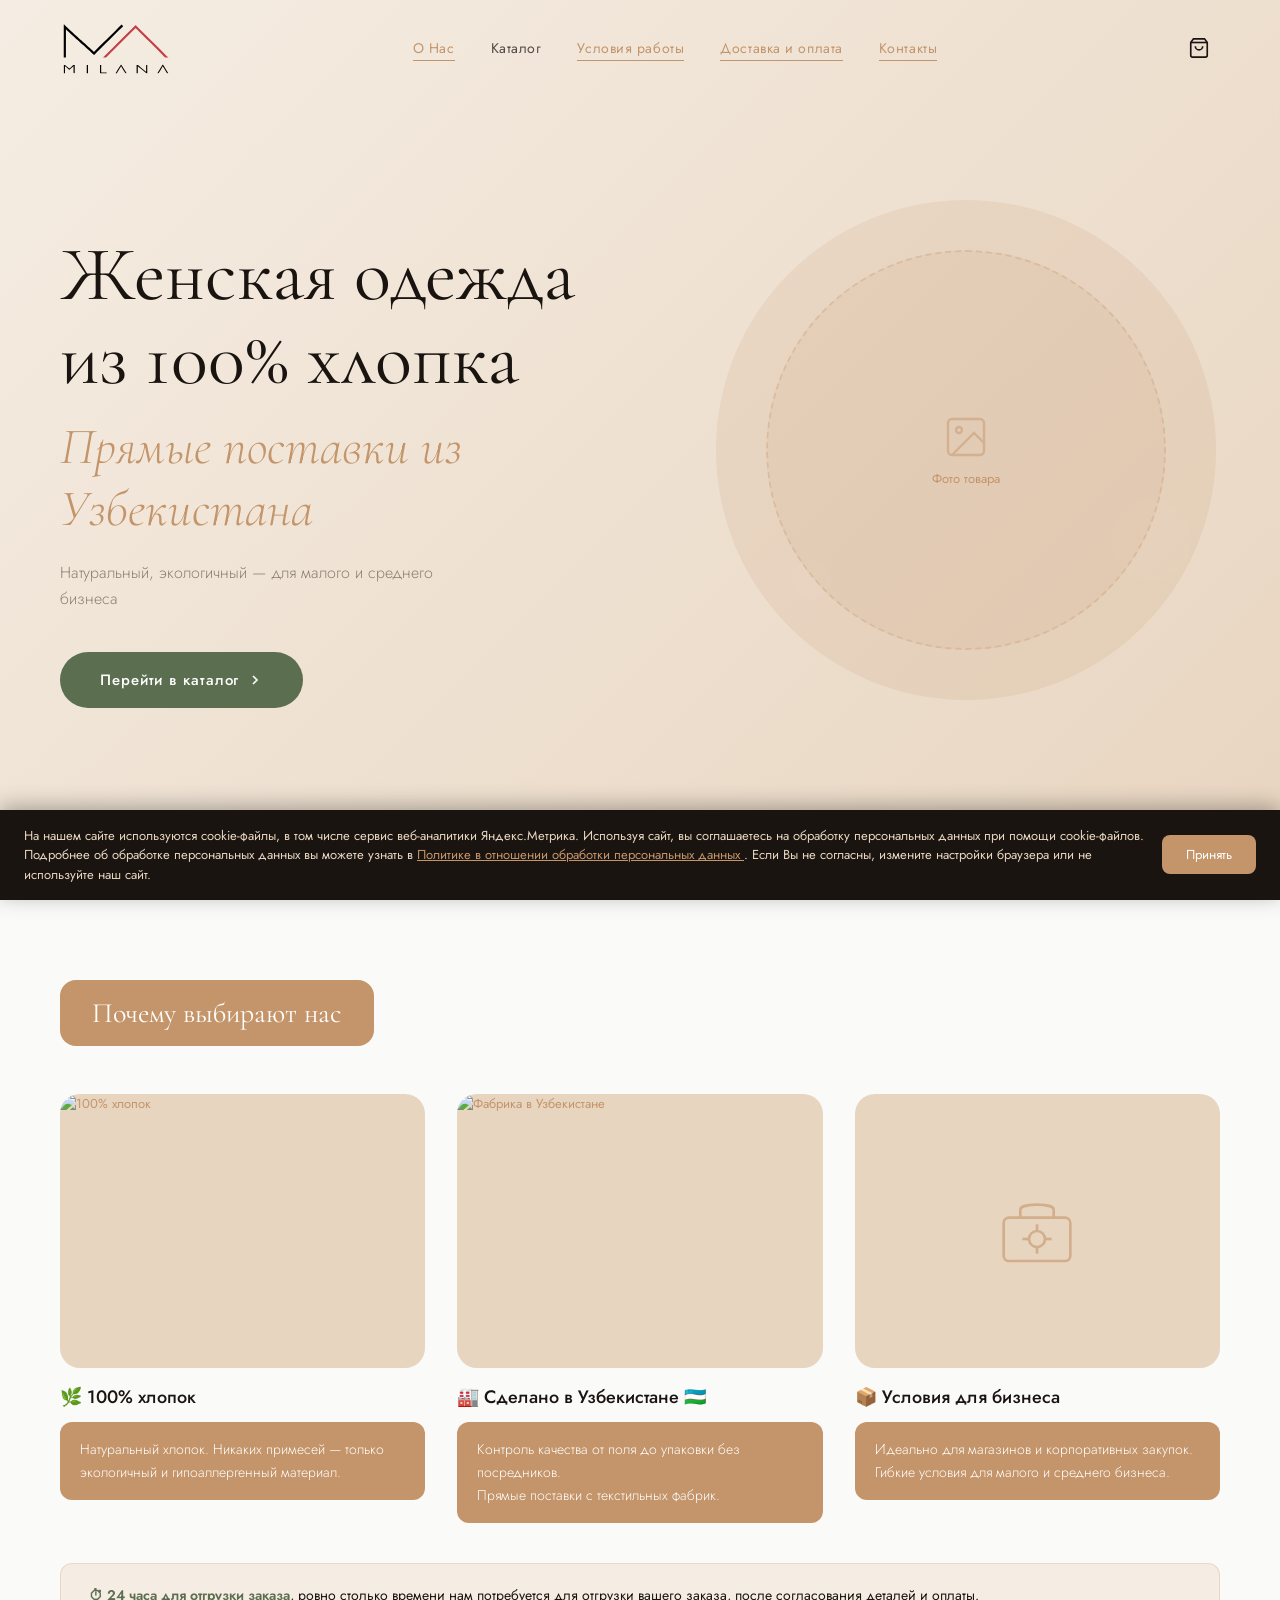
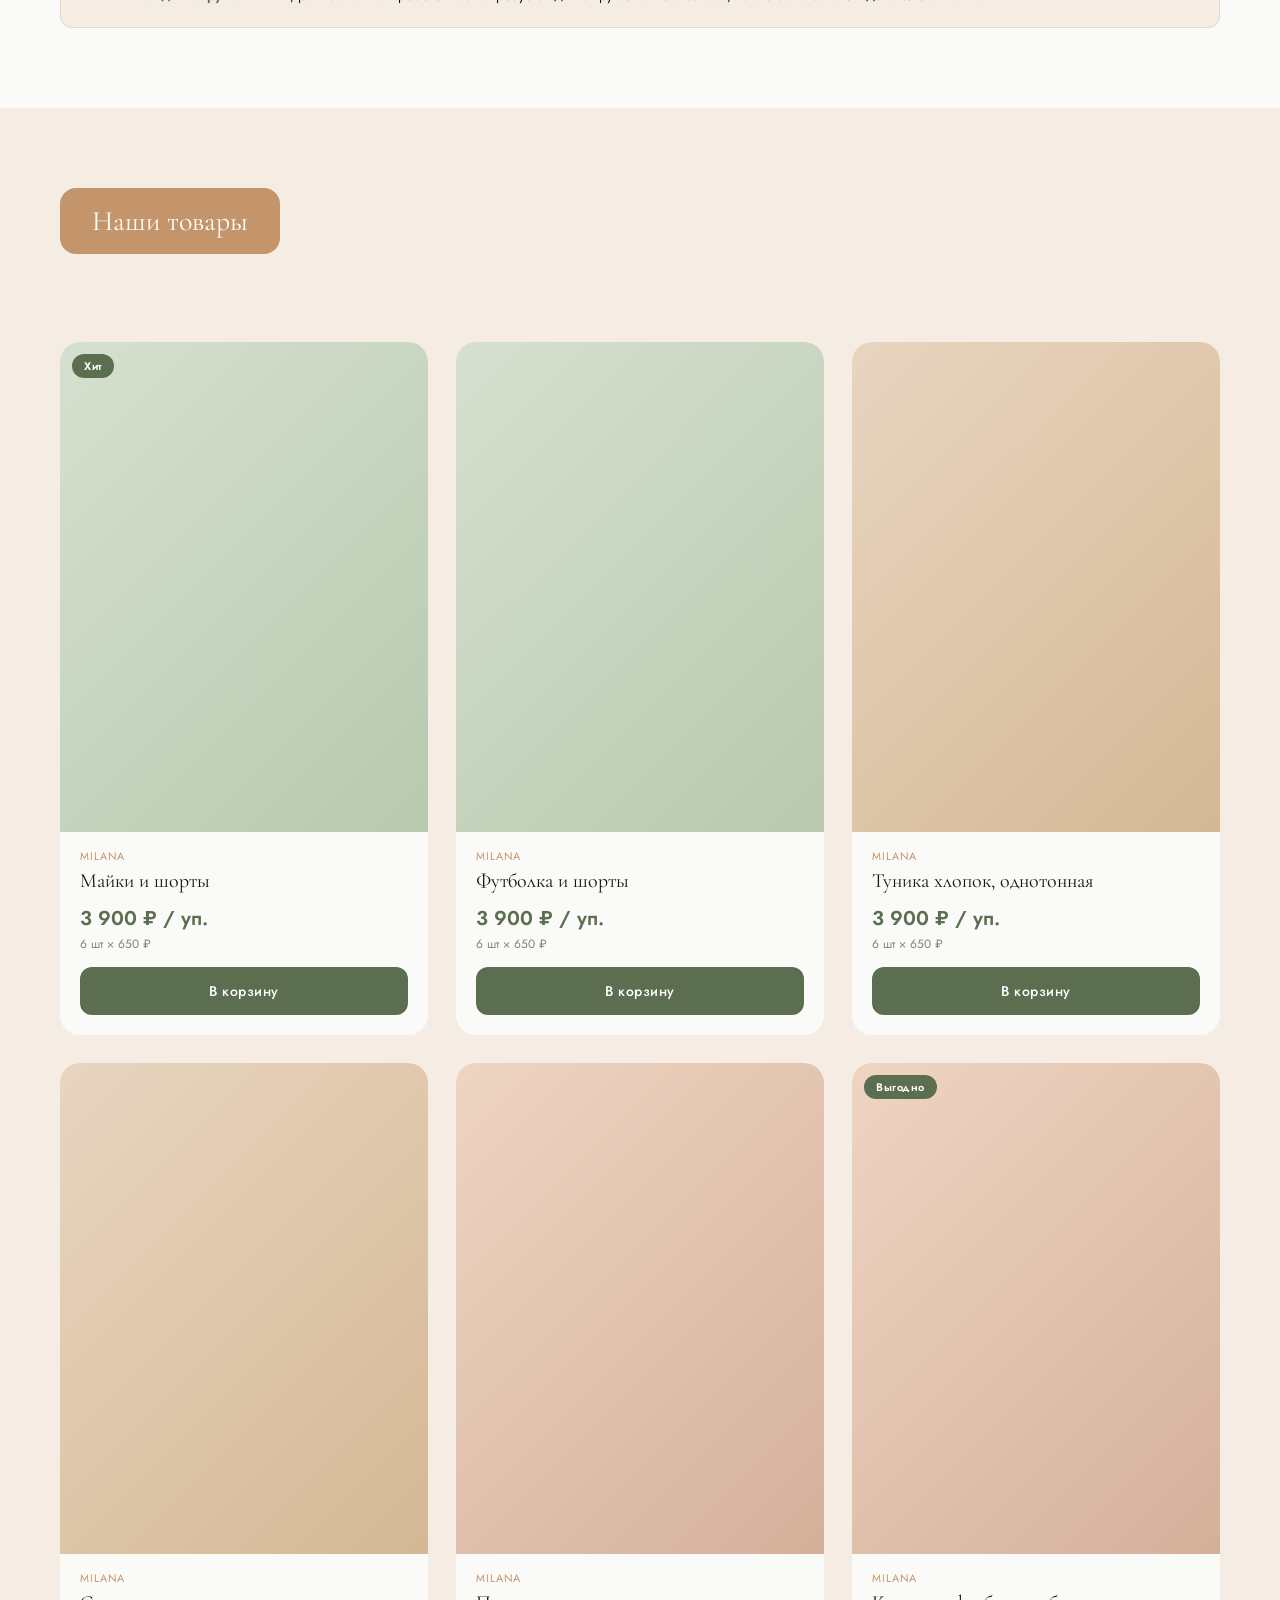
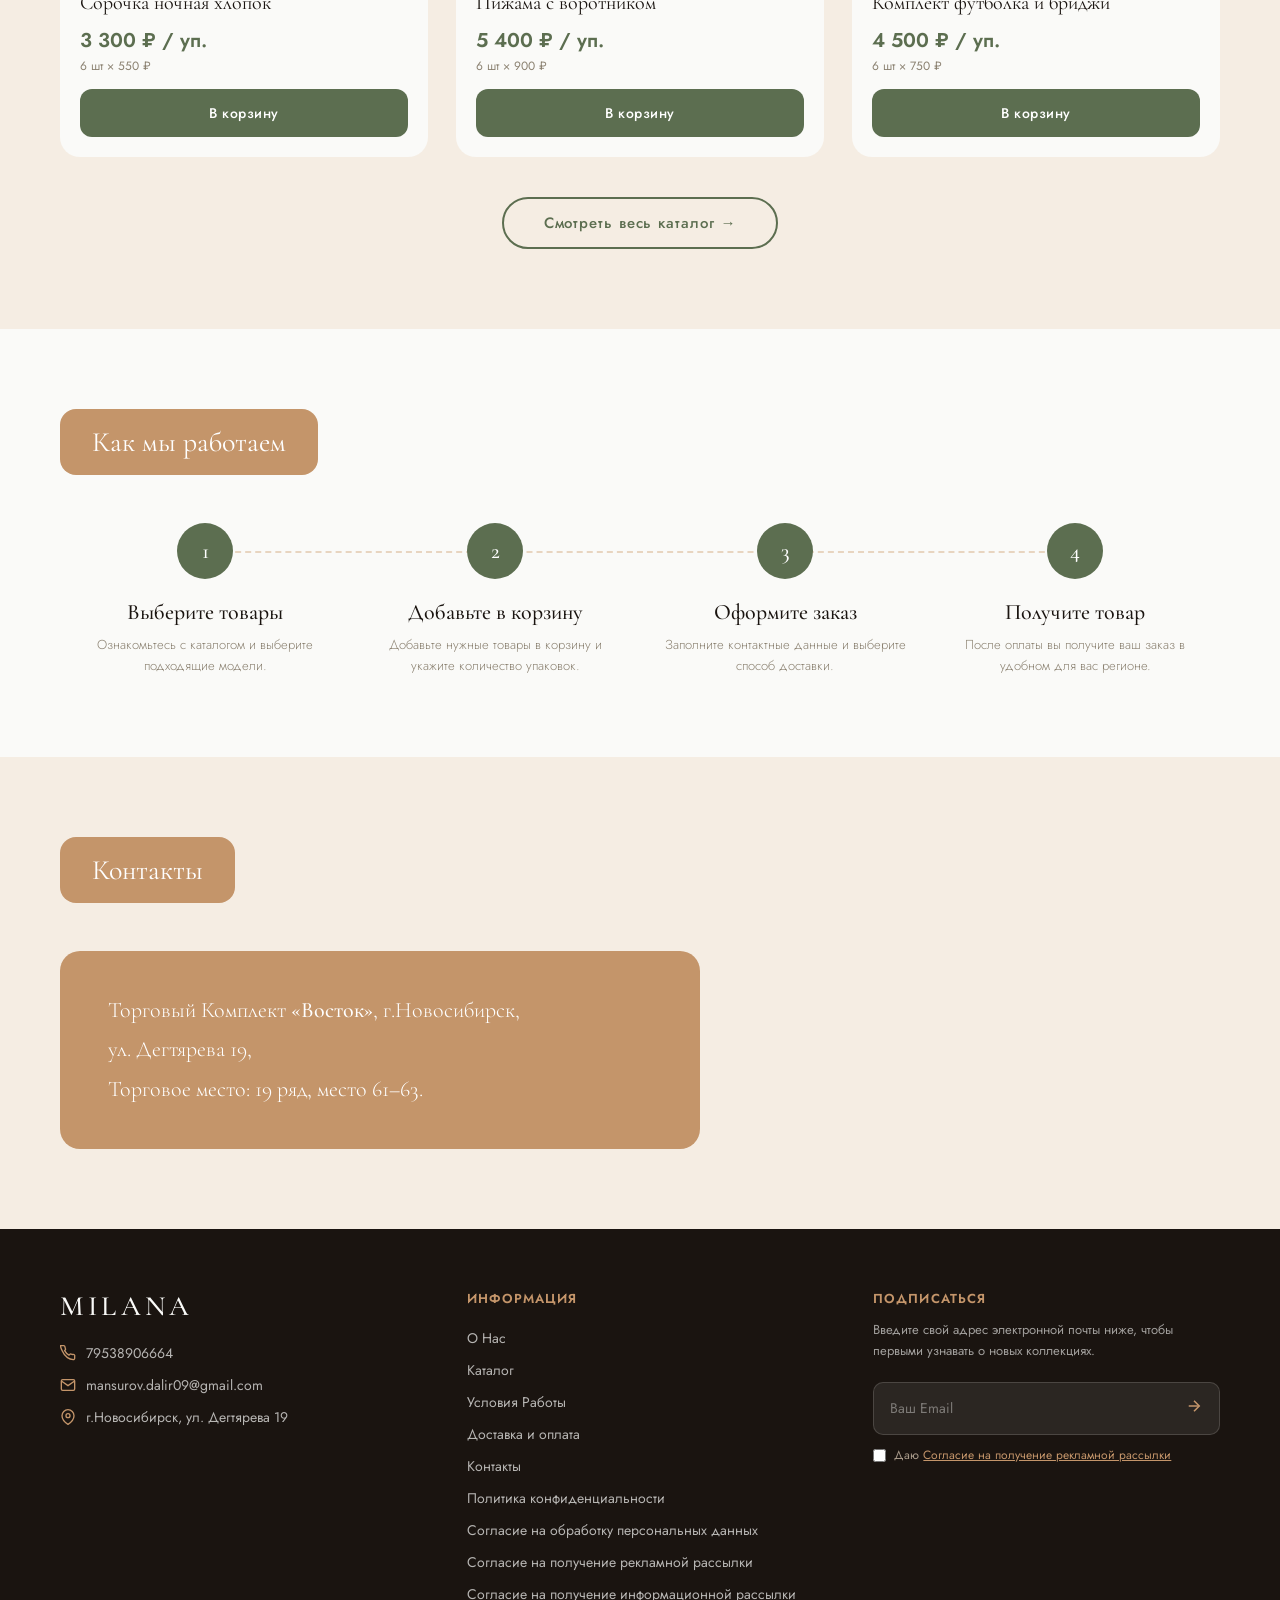
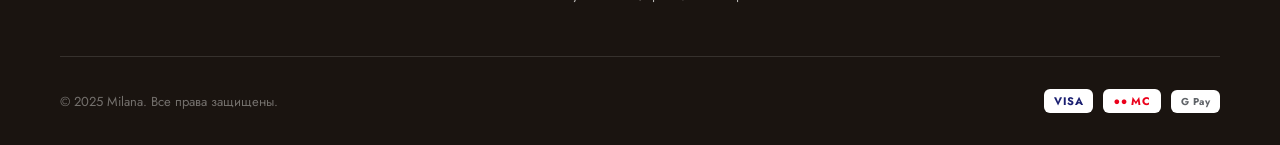
==== commit cfd4b4c1: "fix(prices): tunics 650, collar pajamas 900 (mini app, site, story cards); price rules in CLAUDE.md " ====
--- a/index.html
+++ b/index.html
@@ -1029,7 +1029,6 @@
             <select class="form-select" id="f-delivery">
               <option value="">Выберите способ</option>
               <option>СДЭК</option>
-              <option>Почта России</option>
               <option>ТК Энергия</option>
               <option>ТК Байт-Транзит</option>
               <option>Самовывоз Новосибирск</option>
@@ -1140,129 +1139,129 @@
 
 // ─────────────────── DATA ───────────────────
 const products = [
-  {id:1,  name:"Майки и шорты",                brand:"Milana",category:"Комплекты",pricePerItem:650, packSize:6,packPrice:4100,badge:"Хит",     image:"assets/images/milana/pajama-13.jpg"},
-  {id:2,  name:"Футболка и шорты",             brand:"Milana",category:"Комплекты",pricePerItem:650, packSize:6,packPrice:4100,                   image:"assets/images/milana/pajama-12.jpg"},
-  {id:3,  name:"Туника хлопок, однотонная",      brand:"Milana",category:"Туники",   pricePerItem:850, packSize:6,packPrice:5100,                   image:"assets/images/milana/pajama-1.jpg"},
+  {id:1,  name:"Майки и шорты",                brand:"Milana",category:"Комплекты",pricePerItem:650, packSize:6,packPrice:3900,badge:"Хит",     image:"assets/images/milana/pajama-13.jpg"},
+  {id:2,  name:"Футболка и шорты",             brand:"Milana",category:"Комплекты",pricePerItem:650, packSize:6,packPrice:3900,                   image:"assets/images/milana/pajama-12.jpg"},
+  {id:3,  name:"Туника хлопок, однотонная",      brand:"Milana",category:"Туники",   pricePerItem:650, packSize:6,packPrice:3900,                   image:"assets/images/milana/pajama-1.jpg"},
   {id:4,  name:"Сорочка ночная хлопок",          brand:"Milana",category:"Сорочки", pricePerItem:550, packSize:6,packPrice:3300,                   image:"assets/images/milana/pajama-2.jpg"},
-  {id:5,  name:"Пижама с воротником",          brand:"Milana",category:"Пижамы",   pricePerItem:950, packSize:6,packPrice:6000,                   image:"assets/images/milana/pajama-16.jpg"},
+  {id:5,  name:"Пижама с воротником",          brand:"Milana",category:"Пижамы",   pricePerItem:900, packSize:6,packPrice:5400,                   image:"assets/images/milana/pajama-16.jpg"},
   {id:6,  name:"Комплект футболка и бриджи",     brand:"Milana",category:"Пижамы",  pricePerItem:750, packSize:6,packPrice:4500,badge:"Выгодно",   image:"assets/images/milana/pajama-3.jpg"},
-  {id:7,  name:"Лямки",                        brand:"Milana",category:"Прочее",   pricePerItem:550, packSize:5,packPrice:2900,                   image:"assets/images/milana/pajama-4.jpg"},
-  {id:8,  name:"Сорочки хлопок",               brand:"Milana",category:"Сорочки",  pricePerItem:650, packSize:6,packPrice:4100,                   image:"assets/images/milana/pajama-5.jpg"},
-  {id:9,  name:"Туника базовая",               brand:"Milana",category:"Туники",   pricePerItem:650, packSize:6,packPrice:4100,                   image:"assets/images/milana/pajama-6.jpg"},
-  {id:10, name:"Туника удлинённая",            brand:"Milana",category:"Туники",   pricePerItem:850, packSize:6,packPrice:5400,                   image:"assets/images/milana/pajama-7.jpg"},
-  {id:11, name:"Пижама хлопок",                brand:"Milana",category:"Пижамы",   pricePerItem:650, packSize:6,packPrice:4100,badge:"Новинка",   image:"assets/images/milana/pajama-8.jpg"},
-  {id:12, name:"Ночные сорочки хлопок",        brand:"Milana",category:"Сорочки",  pricePerItem:550, packSize:6,packPrice:3500,                   image:"assets/images/milana/pajama-9.jpg"},
-  {id:13, name:"Бриджи",                       brand:"Milana",category:"Прочее",   pricePerItem:350, packSize:3,packPrice:1100,                   image:"assets/images/milana/pajama-10.jpg"},
-  {id:14, name:"Milana Пижама с воротником, принт монограмм", brand:"Milana",category:"Пижамы",  pricePerItem:750, packSize:6,packPrice:4700,                   image:"assets/images/milana/pajama-11.jpg"},
-  {id:15, name:"Туника цветочная Baror (366)",        brand:"Baror",   category:"Туники",   pricePerItem:650, packSize:6, packPrice:4100, image:"assets/images/baror/baror-366.png",        sizes:"50-60",          badge:"Новинка"},
-  {id:16, name:"Туника полоска Baror (1299)",          brand:"Baror",   category:"Туники",   pricePerItem:650, packSize:6, packPrice:4100, image:"assets/images/baror/baror-1299.png",       sizes:"48-58"},
-  {id:17, name:"Комплект туника+бриджи Baror (698)",   brand:"Baror",   category:"Комплекты",pricePerItem:700, packSize:6, packPrice:4400, image:"assets/images/baror/baror-698.png",        sizes:"48-58"},
-  {id:18, name:"Сорочка хлопок (7003)",                brand:"Другие",  category:"Сорочки",  pricePerItem:650, packSize:6, packPrice:4100, image:"assets/images/other/sorochka-7003.jpg",    sizes:"50-62"},
-  {id:19, name:"Халат+сорочка комплект (2701)",        brand:"Другие",  category:"Сорочки",  pricePerItem:900, packSize:6, packPrice:5700, image:"assets/images/other/komplekt-2701.jpg",    sizes:"48-60",          badge:"Комплект"},
-  {id:20, name:"Лифчик кружевной Fuoshi (7970C)",      brand:"Fuoshi",  category:"Лифчики",  pricePerItem:375, packSize:6, packPrice:2400, image:"assets/images/fuoshi/fuoshi-7970c.png",    sizes:"38/85C-42/95C",  minOrder:"от 6 шт"},
-  {id:21, name:"Лифчик пуш-ап Fuoshi (9423B)",         brand:"Fuoshi",  category:"Лифчики",  pricePerItem:375, packSize:6, packPrice:2400, image:"assets/images/fuoshi/fuoshi-9423b.png",    sizes:"36/80B-40/90B",  minOrder:"от 6 шт"},
-  {id:22, name:"Лифчик леопард Jiemina (7883-B)",      brand:"Jiemina", category:"Лифчики",  pricePerItem:375, packSize:6, packPrice:2400, image:"assets/images/fuoshi/jiemina-7883b.png",   sizes:"34/75B-38/85B",  minOrder:"от 6 шт"},
-  {id:23, name:"Лифчик без косточек Gather (J002)",    brand:"Gather",  category:"Лифчики",  pricePerItem:350, packSize:6, packPrice:2200, image:"assets/images/fuoshi/gather-j002.png",     sizes:"XL-4XL",         minOrder:"от 6 шт"},
-  {id:24, name:"Лифчик спортивный 615",                brand:"Другие",  category:"Лифчики",  pricePerItem:350, packSize:6, packPrice:2200, image:"assets/images/fuoshi/sport-615.png",       sizes:"2XL-3XL",        minOrder:"от 6 шт"},
-  {id:25, name:"Сорочка зелёная ромашки",             brand:"Другие",  category:"Сорочки",  pricePerItem:650, packSize:6, packPrice:4100, image:"assets/images/sorochka-green-daisy.jpg",       sizes:"48-58"},
-  {id:26, name:"Сорочка серая геометрия",             brand:"Другие",  category:"Сорочки",  pricePerItem:650, packSize:6, packPrice:4100, image:"assets/images/sorochka-grey-geo.jpg",          sizes:"48-58"},
-  {id:27, name:"Сорочка синяя ананасы",               brand:"Другие",  category:"Сорочки",  pricePerItem:650, packSize:6, packPrice:4100, image:"assets/images/sorochka-blue-pineapple.jpg",    sizes:"48-58"},
-  {id:28, name:"Сорочка синяя листья",                brand:"Другие",  category:"Сорочки",  pricePerItem:650, packSize:6, packPrice:4100, image:"assets/images/sorochka-blue-leaves.jpg",       sizes:"48-58"},
-  {id:29, name:"Сорочка синяя цветы длинная",         brand:"Другие",  category:"Сорочки",  pricePerItem:650, packSize:6, packPrice:4100, image:"assets/images/sorochka-blue-flowers-long.jpg", sizes:"48-58"},
-  {id:30, name:"Сорочка синяя цветы короткая",        brand:"Другие",  category:"Сорочки",  pricePerItem:650, packSize:6, packPrice:4100, image:"assets/images/sorochka-blue-flowers-short.jpg",sizes:"48-58"},
-  {id:31, name:"Сорочка горошек короткая",            brand:"Другие",  category:"Сорочки",  pricePerItem:650, packSize:6, packPrice:4100, image:"assets/images/sorochka-dots-short.jpg",        sizes:"48-58"},
-  {id:32, name:"Сорочка горошек длинная",             brand:"Другие",  category:"Сорочки",  pricePerItem:650, packSize:6, packPrice:4100, image:"assets/images/sorochka-dots-long.jpg",         sizes:"48-58"},
-  {id:33, name:"Халат Baror 368 чёрный цветы",        brand:"Baror",   category:"Халаты",   pricePerItem:500, packSize:6, packPrice:3200, image:"assets/images/baror-368.jpg",                  sizes:"50-66"},
-  {id:34, name:"Халат Baror 1320 серый",              brand:"Baror",   category:"Халаты",   pricePerItem:550, packSize:6, packPrice:3500, image:"assets/images/baror-1320.jpg",                 sizes:"50-66"},
-  {id:35, name:"Сорочка Пифагор 2208",                brand:"Другие",  category:"Сорочки",  pricePerItem:650, packSize:6, packPrice:4100, image:"assets/images/pifogor-2208.jpg",               sizes:"48-58"},
-  {id:36, name:"Туника Baror 1299 полоска",           brand:"Baror",   category:"Туники",   pricePerItem:650, packSize:6, packPrice:4100, image:"assets/images/baror-1299-v2.jpg",              sizes:"48-58"},
-  {id:37, name:"Халат Baror 1313 зелёный",            brand:"Baror",   category:"Халаты",   pricePerItem:500, packSize:6, packPrice:3200, image:"assets/images/baror-1313.jpg",                 sizes:"50-66"},
-  {id:38, name:"Туника Baror 2204 бирюза",            brand:"Baror",   category:"Туники",   pricePerItem:650, packSize:6, packPrice:4100, image:"assets/images/baror-2204.jpg",                 sizes:"48-58"},
-  {id:39, name:"Сорочка Baror 2208 стрекоза",         brand:"Baror",   category:"Сорочки",  pricePerItem:650, packSize:6, packPrice:4100, image:"assets/images/baror-2208.jpg",                 sizes:"48-58"},
-  {id:40, name:"Пижама Baror 1622 персик",            brand:"Baror",   category:"Пижамы",   pricePerItem:650, packSize:6, packPrice:4100, image:"assets/images/baror-1622.jpg",                 sizes:"50-60"},
-  {id:41, name:"Пижама Baror 687 красная",            brand:"Baror",   category:"Пижамы",   pricePerItem:650, packSize:6, packPrice:4100, image:"assets/images/baror-687.jpg",                  sizes:"48-56"},
-  {id:42, name:"Халат Baror 352 тёмный",              brand:"Baror",   category:"Халаты",   pricePerItem:500, packSize:6, packPrice:3200, image:"assets/images/baror-352.jpg",                  sizes:"50-66"},
-  {id:43, name:"Халат Baror 561 тропик",              brand:"Baror",   category:"Халаты",   pricePerItem:500, packSize:6, packPrice:3200, image:"assets/images/baror-561.jpg",                  sizes:"44-54"},
-  {id:44, name:"Халат Baror 579 абстракция",          brand:"Baror",   category:"Халаты",   pricePerItem:500, packSize:6, packPrice:3200, image:"assets/images/baror-579.jpg",                  sizes:"44-54"},
-  {id:45, name:"Халат Baror 533 бабочки серый",       brand:"Baror",   category:"Халаты",   pricePerItem:500, packSize:6, packPrice:3200, image:"assets/images/baror-533.jpg",                  sizes:"44-54"},
-  {id:46, name:"Халат Baror 563 бабочки коричневый",  brand:"Baror",   category:"Халаты",   pricePerItem:500, packSize:6, packPrice:3200, image:"assets/images/baror-563.jpg",                  sizes:"44-54"},
-  {id:47, name:"Халат Baror 560 пейсли белый",        brand:"Baror",   category:"Халаты",   pricePerItem:500, packSize:6, packPrice:3200, image:"assets/images/baror-560.jpg",                  sizes:"44-54"},
-  {id:48, name:"Туника Baror 246 Love It",            brand:"Baror",   category:"Туники",   pricePerItem:650, packSize:6, packPrice:4100, image:"assets/images/baror-246.jpg",                  sizes:"48-70"},
-  {id:49, name:"Халат Baror 352 тропик тёмный",       brand:"Baror",   category:"Халаты",   pricePerItem:500, packSize:6, packPrice:3200, image:"assets/images/baror-352-v2.jpg",               sizes:"50-66"},
-  {id:50, name:"Халат Baror 399 серый цветы",         brand:"Baror",   category:"Халаты",   pricePerItem:500, packSize:6, packPrice:3200, image:"assets/images/baror-399.jpg",                  sizes:"50-66"},
-  {id:51, name:"Халат Baror 354 синий цветы",         brand:"Baror",   category:"Халаты",   pricePerItem:500, packSize:6, packPrice:3200, image:"assets/images/baror-354.jpg",                  sizes:"50-60"},
-  {id:52, name:"Халат Baror 326 чёрный цветы",        brand:"Baror",   category:"Халаты",   pricePerItem:500, packSize:6, packPrice:3200, image:"assets/images/baror-326.jpg",                  sizes:"50-66"},
-  {id:53, name:"Туника Baror 2293 синяя круги",       brand:"Baror",   category:"Туники",   pricePerItem:650, packSize:6, packPrice:4100, image:"assets/images/baror-2293.jpg",                 sizes:"48-58"},
-  {id:54, name:"Туника Baror 1290 клетка розовая",    brand:"Baror",   category:"Туники",   pricePerItem:650, packSize:6, packPrice:4100, image:"assets/images/baror-1290.jpg",                 sizes:"48-58"},
-  {id:55, name:"Туника Baror 2299 абстракция",        brand:"Baror",   category:"Туники",   pricePerItem:650, packSize:6, packPrice:4100, image:"assets/images/baror-2299.jpg",                 sizes:"48-70"},
-  {id:56, name:"Халат Baror 311 розовый ромашки",     brand:"Baror",   category:"Халаты",   pricePerItem:500, packSize:6, packPrice:3200, image:"assets/images/baror-311.jpg",                  sizes:"50-66"},
-  {id:57, name:"Туника Baror 2208 коричневая стрекоза",brand:"Baror",  category:"Туники",   pricePerItem:650, packSize:6, packPrice:4100, image:"assets/images/baror-2208-brown.jpg",           sizes:"48-58"},
-  {id:58, name:"Халат Baror 1338 синий круги",        brand:"Baror",   category:"Халаты",   pricePerItem:500, packSize:6, packPrice:3200, image:"assets/images/baror-1338.jpg",                 sizes:"50-66"},
-  {id:59, name:"Халат Baror 366 терракотовый цветы",  brand:"Baror",   category:"Халаты",   pricePerItem:500, packSize:6, packPrice:3200, image:"assets/images/baror-366-v2.jpg",               sizes:"50-60"},
-  {id:60, name:"Туника Baror 3202 разноцветная буквы",brand:"Baror",   category:"Туники",   pricePerItem:650, packSize:6, packPrice:4100, image:"assets/images/baror-3202.jpg",                 sizes:"48-70"},
-  {id:61, name:"Туника Baror 2281 чёрная буквы",      brand:"Baror",   category:"Туники",   pricePerItem:650, packSize:6, packPrice:4100, image:"assets/images/baror-2281.jpg",                 sizes:"48-58"},
-  {id:101, name:'Milana Туника хлопок, однотонная, коричневая', category:'tunics', brand:'MILANA', image:'assets/images/milana/pajama-1.jpg', price:650, packSize:6, sizes:'46-56', unit:'шт', photoType:'flat'},
+  {id:7,  name:"Лямки",                        brand:"Milana",category:"Прочее",   pricePerItem:550, packSize:6,packPrice:3300,                   image:"assets/images/milana/pajama-4.jpg"},
+  {id:8,  name:"Сорочки хлопок",               brand:"Milana",category:"Сорочки",  pricePerItem:650, packSize:6,packPrice:3900,                   image:"assets/images/milana/pajama-5.jpg"},
+  {id:9,  name:"Туника базовая",               brand:"Milana",category:"Туники",   pricePerItem:650, packSize:6,packPrice:3900,                   image:"assets/images/milana/pajama-6.jpg"},
+  {id:10, name:"Туника удлинённая",            brand:"Milana",category:"Туники",   pricePerItem:650, packSize:6,packPrice:3900,                   image:"assets/images/milana/pajama-7.jpg"},
+  {id:11, name:"Пижама хлопок",                brand:"Milana",category:"Пижамы",   pricePerItem:650, packSize:6,packPrice:3900,badge:"Новинка",   image:"assets/images/milana/pajama-8.jpg"},
+  {id:12, name:"Ночные сорочки хлопок",        brand:"Milana",category:"Сорочки",  pricePerItem:550, packSize:6,packPrice:3300,                   image:"assets/images/milana/pajama-9.jpg"},
+  {id:13, name:"Бриджи",                       brand:"Milana",category:"Прочее",   pricePerItem:350, packSize:3,packPrice:1050,                   image:"assets/images/milana/pajama-10.jpg"},
+  {id:14, name:"Milana Пижама с воротником, принт монограмм", brand:"Milana",category:"Пижамы",  pricePerItem:900, packSize:6,packPrice:5400,                   image:"assets/images/milana/pajama-11.jpg"},
+  {id:15, name:"Туника цветочная Baror (366)",        brand:"Baror",   category:"Туники",   pricePerItem:650, packSize:6, packPrice:3900, image:"assets/images/baror/baror-366.png",        sizes:"50-60",          badge:"Новинка"},
+  {id:16, name:"Туника полоска Baror (1299)",          brand:"Baror",   category:"Туники",   pricePerItem:650, packSize:6, packPrice:3900, image:"assets/images/baror/baror-1299.png",       sizes:"48-58"},
+  {id:17, name:"Комплект туника+бриджи Baror (698)",   brand:"Baror",   category:"Комплекты",pricePerItem:700, packSize:6, packPrice:4200, image:"assets/images/baror/baror-698.png",        sizes:"48-58"},
+  {id:18, name:"Сорочка хлопок (7003)",                brand:"Другие",  category:"Сорочки",  pricePerItem:650, packSize:6, packPrice:3900, image:"assets/images/other/sorochka-7003.jpg",    sizes:"50-62"},
+  {id:19, name:"Халат+сорочка комплект (2701)",        brand:"Другие",  category:"Сорочки",  pricePerItem:900, packSize:6, packPrice:5400, image:"assets/images/other/komplekt-2701.jpg",    sizes:"48-60",          badge:"Комплект"},
+  {id:20, name:"Лифчик кружевной Fuoshi (7970C)",      brand:"Fuoshi",  category:"Лифчики",  pricePerItem:375, packSize:6, packPrice:2250, image:"assets/images/fuoshi/fuoshi-7970c.png",    sizes:"38/85C-42/95C",  minOrder:"от 6 шт"},
+  {id:21, name:"Лифчик пуш-ап Fuoshi (9423B)",         brand:"Fuoshi",  category:"Лифчики",  pricePerItem:375, packSize:6, packPrice:2250, image:"assets/images/fuoshi/fuoshi-9423b.png",    sizes:"36/80B-40/90B",  minOrder:"от 6 шт"},
+  {id:22, name:"Лифчик леопард Jiemina (7883-B)",      brand:"Jiemina", category:"Лифчики",  pricePerItem:375, packSize:6, packPrice:2250, image:"assets/images/fuoshi/jiemina-7883b.png",   sizes:"34/75B-38/85B",  minOrder:"от 6 шт"},
+  {id:23, name:"Лифчик без косточек Gather (J002)",    brand:"Gather",  category:"Лифчики",  pricePerItem:350, packSize:6, packPrice:2100, image:"assets/images/fuoshi/gather-j002.png",     sizes:"XL-4XL",         minOrder:"от 6 шт"},
+  {id:24, name:"Лифчик спортивный 615",                brand:"Другие",  category:"Лифчики",  pricePerItem:350, packSize:6, packPrice:2100, image:"assets/images/fuoshi/sport-615.png",       sizes:"2XL-3XL",        minOrder:"от 6 шт"},
+  {id:25, name:"Сорочка зелёная ромашки",             brand:"Другие",  category:"Сорочки",  pricePerItem:650, packSize:6, packPrice:3900, image:"assets/images/sorochka-green-daisy.jpg",       sizes:"48-58"},
+  {id:26, name:"Сорочка серая геометрия",             brand:"Другие",  category:"Сорочки",  pricePerItem:650, packSize:6, packPrice:3900, image:"assets/images/sorochka-grey-geo.jpg",          sizes:"48-58"},
+  {id:27, name:"Сорочка синяя ананасы",               brand:"Другие",  category:"Сорочки",  pricePerItem:650, packSize:6, packPrice:3900, image:"assets/images/sorochka-blue-pineapple.jpg",    sizes:"48-58"},
+  {id:28, name:"Сорочка синяя листья",                brand:"Другие",  category:"Сорочки",  pricePerItem:650, packSize:6, packPrice:3900, image:"assets/images/sorochka-blue-leaves.jpg",       sizes:"48-58"},
+  {id:29, name:"Сорочка синяя цветы длинная",         brand:"Другие",  category:"Сорочки",  pricePerItem:650, packSize:6, packPrice:3900, image:"assets/images/sorochka-blue-flowers-long.jpg", sizes:"48-58"},
+  {id:30, name:"Сорочка синяя цветы короткая",        brand:"Другие",  category:"Сорочки",  pricePerItem:650, packSize:6, packPrice:3900, image:"assets/images/sorochka-blue-flowers-short.jpg",sizes:"48-58"},
+  {id:31, name:"Сорочка горошек короткая",            brand:"Другие",  category:"Сорочки",  pricePerItem:650, packSize:6, packPrice:3900, image:"assets/images/sorochka-dots-short.jpg",        sizes:"48-58"},
+  {id:32, name:"Сорочка горошек длинная",             brand:"Другие",  category:"Сорочки",  pricePerItem:650, packSize:6, packPrice:3900, image:"assets/images/sorochka-dots-long.jpg",         sizes:"48-58"},
+  {id:33, name:"Халат Baror 368 чёрный цветы",        brand:"Baror",   category:"Халаты",   pricePerItem:500, packSize:6, packPrice:3000, image:"assets/images/baror-368.jpg",                  sizes:"50-66"},
+  {id:34, name:"Халат Baror 1320 серый",              brand:"Baror",   category:"Халаты",   pricePerItem:550, packSize:6, packPrice:3300, image:"assets/images/baror-1320.jpg",                 sizes:"50-66"},
+  {id:35, name:"Сорочка Пифагор 2208",                brand:"Другие",  category:"Сорочки",  pricePerItem:650, packSize:6, packPrice:3900, image:"assets/images/pifogor-2208.jpg",               sizes:"48-58"},
+  {id:36, name:"Туника Baror 1299 полоска",           brand:"Baror",   category:"Туники",   pricePerItem:650, packSize:6, packPrice:3900, image:"assets/images/baror-1299-v2.jpg",              sizes:"48-58"},
+  {id:37, name:"Халат Baror 1313 зелёный",            brand:"Baror",   category:"Халаты",   pricePerItem:500, packSize:6, packPrice:3000, image:"assets/images/baror-1313.jpg",                 sizes:"50-66"},
+  {id:38, name:"Туника Baror 2204 бирюза",            brand:"Baror",   category:"Туники",   pricePerItem:650, packSize:6, packPrice:3900, image:"assets/images/baror-2204.jpg",                 sizes:"48-58"},
+  {id:39, name:"Сорочка Baror 2208 стрекоза",         brand:"Baror",   category:"Сорочки",  pricePerItem:650, packSize:6, packPrice:3900, image:"assets/images/baror-2208.jpg",                 sizes:"48-58"},
+  {id:40, name:"Пижама Baror 1622 персик",            brand:"Baror",   category:"Пижамы",   pricePerItem:650, packSize:6, packPrice:3900, image:"assets/images/baror-1622.jpg",                 sizes:"50-60"},
+  {id:41, name:"Пижама Baror 687 красная",            brand:"Baror",   category:"Пижамы",   pricePerItem:650, packSize:6, packPrice:3900, image:"assets/images/baror-687.jpg",                  sizes:"48-56"},
+  {id:42, name:"Халат Baror 352 тёмный",              brand:"Baror",   category:"Халаты",   pricePerItem:500, packSize:6, packPrice:3000, image:"assets/images/baror-352.jpg",                  sizes:"50-66"},
+  {id:43, name:"Халат Baror 561 тропик",              brand:"Baror",   category:"Халаты",   pricePerItem:500, packSize:6, packPrice:3000, image:"assets/images/baror-561.jpg",                  sizes:"44-54"},
+  {id:44, name:"Халат Baror 579 абстракция",          brand:"Baror",   category:"Халаты",   pricePerItem:500, packSize:6, packPrice:3000, image:"assets/images/baror-579.jpg",                  sizes:"44-54"},
+  {id:45, name:"Халат Baror 533 бабочки серый",       brand:"Baror",   category:"Халаты",   pricePerItem:500, packSize:6, packPrice:3000, image:"assets/images/baror-533.jpg",                  sizes:"44-54"},
+  {id:46, name:"Халат Baror 563 бабочки коричневый",  brand:"Baror",   category:"Халаты",   pricePerItem:500, packSize:6, packPrice:3000, image:"assets/images/baror-563.jpg",                  sizes:"44-54"},
+  {id:47, name:"Халат Baror 560 пейсли белый",        brand:"Baror",   category:"Халаты",   pricePerItem:500, packSize:6, packPrice:3000, image:"assets/images/baror-560.jpg",                  sizes:"44-54"},
+  {id:48, name:"Туника Baror 246 Love It",            brand:"Baror",   category:"Туники",   pricePerItem:650, packSize:6, packPrice:3900, image:"assets/images/baror-246.jpg",                  sizes:"48-70"},
+  {id:49, name:"Халат Baror 352 тропик тёмный",       brand:"Baror",   category:"Халаты",   pricePerItem:500, packSize:6, packPrice:3000, image:"assets/images/baror-352-v2.jpg",               sizes:"50-66"},
+  {id:50, name:"Халат Baror 399 серый цветы",         brand:"Baror",   category:"Халаты",   pricePerItem:500, packSize:6, packPrice:3000, image:"assets/images/baror-399.jpg",                  sizes:"50-66"},
+  {id:51, name:"Халат Baror 354 синий цветы",         brand:"Baror",   category:"Халаты",   pricePerItem:500, packSize:6, packPrice:3000, image:"assets/images/baror-354.jpg",                  sizes:"50-60"},
+  {id:52, name:"Халат Baror 326 чёрный цветы",        brand:"Baror",   category:"Халаты",   pricePerItem:500, packSize:6, packPrice:3000, image:"assets/images/baror-326.jpg",                  sizes:"50-66"},
+  {id:53, name:"Туника Baror 2293 синяя круги",       brand:"Baror",   category:"Туники",   pricePerItem:650, packSize:6, packPrice:3900, image:"assets/images/baror-2293.jpg",                 sizes:"48-58"},
+  {id:54, name:"Туника Baror 1290 клетка розовая",    brand:"Baror",   category:"Туники",   pricePerItem:650, packSize:6, packPrice:3900, image:"assets/images/baror-1290.jpg",                 sizes:"48-58"},
+  {id:55, name:"Туника Baror 2299 абстракция",        brand:"Baror",   category:"Туники",   pricePerItem:650, packSize:6, packPrice:3900, image:"assets/images/baror-2299.jpg",                 sizes:"48-70"},
+  {id:56, name:"Халат Baror 311 розовый ромашки",     brand:"Baror",   category:"Халаты",   pricePerItem:500, packSize:6, packPrice:3000, image:"assets/images/baror-311.jpg",                  sizes:"50-66"},
+  {id:57, name:"Туника Baror 2208 коричневая стрекоза",brand:"Baror",  category:"Туники",   pricePerItem:650, packSize:6, packPrice:3900, image:"assets/images/baror-2208-brown.jpg",           sizes:"48-58"},
+  {id:58, name:"Халат Baror 1338 синий круги",        brand:"Baror",   category:"Халаты",   pricePerItem:500, packSize:6, packPrice:3000, image:"assets/images/baror-1338.jpg",                 sizes:"50-66"},
+  {id:59, name:"Халат Baror 366 терракотовый цветы",  brand:"Baror",   category:"Халаты",   pricePerItem:500, packSize:6, packPrice:3000, image:"assets/images/baror-366-v2.jpg",               sizes:"50-60"},
+  {id:60, name:"Туника Baror 3202 разноцветная буквы",brand:"Baror",   category:"Туники",   pricePerItem:650, packSize:6, packPrice:3900, image:"assets/images/baror-3202.jpg",                 sizes:"48-70"},
+  {id:61, name:"Туника Baror 2281 чёрная буквы",      brand:"Baror",   category:"Туники",   pricePerItem:650, packSize:6, packPrice:3900, image:"assets/images/baror-2281.jpg",                 sizes:"48-58"},
+  {id:101, name:'Milana Туника хлопок, однотонная, коричневая', category:'tunics', brand:'MILANA', image:'assets/images/milana/pajama-1.jpg', price:850, packSize:6, sizes:'46-56', unit:'шт', photoType:'flat'},
   {id:102, name:'Milana Сорочка ночная, принт цветы, мятная', category:'nightgowns', brand:'MILANA', image:'assets/images/milana/pajama-2.jpg', price:550, packSize:6, sizes:'46-56', unit:'шт', photoType:'model'},
   {id:103, name:'Milana Комплект футболка и бриджи, принт цветы', category:'pajamas', brand:'MILANA', image:'assets/images/milana/pajama-3.jpg', price:750, packSize:6, sizes:'46-56', unit:'шт', photoType:'flat'},
   {id:104, name:'Milana Комплект футболка и бриджи, принт пейсли', category:'pajamas', brand:'MILANA', image:'assets/images/milana/pajama-4.jpg', price:750, packSize:6, sizes:'46-56', unit:'шт', photoType:'model'},
-  {id:105, name:'Milana Туника хлопок, V-вырез, однотонная, малиновая', category:'tunics', brand:'MILANA', image:'assets/images/milana/pajama-5.jpg', price:650, packSize:6, sizes:'46-56', unit:'шт', photoType:'flat'},
+  {id:105, name:'Milana Туника хлопок, V-вырез, однотонная, малиновая', category:'tunics', brand:'MILANA', image:'assets/images/milana/pajama-5.jpg', price:850, packSize:6, sizes:'46-56', unit:'шт', photoType:'flat'},
   {id:106, name:'Milana Комплект футболка и бриджи, принт вишни', category:'pajamas', brand:'MILANA', image:'assets/images/milana/pajama-6.jpg', price:750, packSize:6, sizes:'46-56', unit:'шт', photoType:'model'},
-  {id:107, name:'Milana Туника хлопок, принт монограмм, коричневая', category:'tunics', brand:'MILANA', image:'assets/images/milana/pajama-7.jpg', price:650, packSize:6, sizes:'46-56', unit:'шт', photoType:'flat'},
+  {id:107, name:'Milana Туника хлопок, принт монограмм, коричневая', category:'tunics', brand:'MILANA', image:'assets/images/milana/pajama-7.jpg', price:850, packSize:6, sizes:'46-56', unit:'шт', photoType:'flat'},
   {id:108, name:'Milana Пижама хлопок, принт цветы, розовая', category:'pajamas', brand:'MILANA', image:'assets/images/milana/pajama-8.jpg', price:850, packSize:6, sizes:'46-56', unit:'шт', photoType:'model'},
   {id:109, name:'Milana Пижама хлопок, принт монограмм', category:'pajamas', brand:'MILANA', image:'assets/images/milana/pajama-9.jpg', price:850, packSize:6, sizes:'46-56', unit:'шт', photoType:'flat'},
   {id:110, name:'Milana Комплект футболка и бриджи, принт сердечки', category:'pajamas', brand:'MILANA', image:'assets/images/milana/pajama-10.jpg', price:750, packSize:6, sizes:'46-56', unit:'шт', photoType:'model'},
-  {id:111, name:'Milana Туника хлопок, принт цветы, чёрная', category:'tunics', brand:'MILANA', image:'assets/images/milana/pajama-11.jpg', price:650, packSize:6, sizes:'46-56', unit:'шт', photoType:'flat'},
+  {id:111, name:'Milana Туника хлопок, принт цветы, чёрная', category:'tunics', brand:'MILANA', image:'assets/images/milana/pajama-11.jpg', price:850, packSize:6, sizes:'46-56', unit:'шт', photoType:'flat'},
   {id:112, name:'Milana Комплект футболка и шорты, принт монограмм, красная', category:'tshirt-shorts', brand:'MILANA', image:'assets/images/milana/pajama-12.jpg', price:650, packSize:6, sizes:'46-56', unit:'шт', photoType:'model'},
   {id:113, name:'Milana Комплект майка и шорты, принт монограмм, коричневая', category:'sets-shorts', brand:'MILANA', image:'assets/images/milana/pajama-13.jpg', price:650, packSize:6, sizes:'46-56', unit:'шт', photoType:'flat'},
   {id:114, name:'Milana Комплект майка и шорты, принт цветы', category:'sets-shorts', brand:'MILANA', image:'assets/images/milana/pajama-14.jpg', price:650, packSize:6, sizes:'46-56', unit:'шт', photoType:'model'},
   {id:115, name:'Milana Комплект футболка и бриджи, принт монограмм, коричневая', category:'pajamas', brand:'MILANA', image:'assets/images/milana/pajama-15.jpg', price:750, packSize:6, sizes:'46-56', unit:'шт', photoType:'flat'},
-  {id:116, name:'Milana Пижама с воротником, принт листья, чёрная', category:'pajamas', brand:'MILANA', image:'assets/images/milana/pajama-16.jpg', price:900, packSize:6, sizes:'46-56', unit:'шт', photoType:'model'},
-  {id:117, name:'Milana Туника хлопок, принт горошек, тёмно-синяя', category:'tunics', brand:'MILANA', image:'assets/images/milana/pajama-17.jpg', price:650, packSize:6, sizes:'46-56', unit:'шт', photoType:'flat'},
+  {id:116, name:'Milana Пижама с воротником, принт листья, чёрная', category:'pajamas', brand:'MILANA', image:'assets/images/milana/pajama-16.jpg', price:850, packSize:6, sizes:'46-56', unit:'шт', photoType:'model'},
+  {id:117, name:'Milana Туника хлопок, принт горошек, тёмно-синяя', category:'tunics', brand:'MILANA', image:'assets/images/milana/pajama-17.jpg', price:850, packSize:6, sizes:'46-56', unit:'шт', photoType:'flat'},
   {id:118, name:'Milana Комплект майка и шорты, принт монограмм, чёрная', category:'sets-shorts', brand:'MILANA', image:'assets/images/milana/pajama-18.jpg', price:650, packSize:6, sizes:'46-56', unit:'шт', photoType:'model'},
   {id:119, name:'Milana Комплект футболка и шорты, принт сердечки', category:'tshirt-shorts', brand:'MILANA', image:'assets/images/milana/pajama-19.jpg', price:650, packSize:6, sizes:'46-56', unit:'шт', photoType:'flat'},
-  {id:120, name:'Milana Туника хлопок, принт пейсли, яркая', category:'tunics', brand:'MILANA', image:'assets/images/milana/pajama-20.jpg', price:650, packSize:6, sizes:'46-56', unit:'шт', photoType:'model'},
-  {id:121, name:'Milana Пижама с воротником, принт монограмм FF, коричневая', category:'pajamas', brand:'MILANA', image:'assets/images/milana/pajama-21.jpg', price:900, packSize:6, sizes:'46-56', unit:'шт', photoType:'flat'},
+  {id:120, name:'Milana Туника хлопок, принт пейсли, яркая', category:'tunics', brand:'MILANA', image:'assets/images/milana/pajama-20.jpg', price:850, packSize:6, sizes:'46-56', unit:'шт', photoType:'model'},
+  {id:121, name:'Milana Пижама с воротником, принт монограмм FF, коричневая', category:'pajamas', brand:'MILANA', image:'assets/images/milana/pajama-21.jpg', price:850, packSize:6, sizes:'46-56', unit:'шт', photoType:'flat'},
   {id:122, name:'Milana Пижама хлопок, принт цветы, зелёно-бежевая', category:'pajamas', brand:'MILANA', image:'assets/images/milana/pajama-22.jpg', price:850, packSize:6, sizes:'46-56', unit:'шт', photoType:'model'},
-  {id:123, name:'Milana Пижама с воротником, принт геометрия, чёрно-бежевая', category:'pajamas', brand:'MILANA', image:'assets/images/milana/pajama-23.jpg', price:900, packSize:6, sizes:'46-56', unit:'шт', photoType:'flat'},
-  {id:124, name:'Milana Туника хлопок, принт горошек, тёмно-синяя', category:'tunics', brand:'MILANA', image:'assets/images/milana/pajama-24.jpg', price:550, packSize:6, sizes:'46-56', unit:'шт', photoType:'model'},
-  {id:125, name:'Milana Халат хлопок, принт геометрия, серо-бежевый', category:'robes', brand:'MILANA', image:'assets/images/milana/pajama-25.jpg', price:900, packSize:5, sizes:'46-56', unit:'шт', photoType:'flat'},
-  {id:126, name:'Milana Пижама с воротником, принт диагональ, тёмно-серая', category:'pajamas', brand:'MILANA', image:'assets/images/milana/pajama-26.jpg', price:900, packSize:6, sizes:'46-56', unit:'шт', photoType:'model'},
+  {id:123, name:'Milana Пижама с воротником, принт геометрия, чёрно-бежевая', category:'pajamas', brand:'MILANA', image:'assets/images/milana/pajama-23.jpg', price:850, packSize:6, sizes:'46-56', unit:'шт', photoType:'flat'},
+  {id:124, name:'Milana Туника хлопок, принт горошек, тёмно-синяя', category:'tunics', brand:'MILANA', image:'assets/images/milana/pajama-24.jpg', price:850, packSize:6, sizes:'46-56', unit:'шт', photoType:'model'},
+  {id:125, name:'Milana Халат хлопок, принт геометрия, серо-бежевый', category:'robes', brand:'MILANA', image:'assets/images/milana/pajama-25.jpg', price:900, packSize:6, sizes:'46-56', unit:'шт', photoType:'flat'},
+  {id:126, name:'Milana Пижама с воротником, принт диагональ, тёмно-серая', category:'pajamas', brand:'MILANA', image:'assets/images/milana/pajama-26.jpg', price:850, packSize:6, sizes:'46-56', unit:'шт', photoType:'model'},
   {id:127, name:"Milana Пижама хлопок, Victoria's Secret, чёрная", category:'pajamas', brand:'MILANA', image:'assets/images/milana/pajama-27.jpg', price:850, packSize:6, sizes:'46-56', unit:'шт', photoType:'flat'},
-  {id:128, name:'Milana Пижама с воротником, принт ромбы, бежевая', category:'pajamas', brand:'MILANA', image:'assets/images/milana/pajama-28.jpg', price:900, packSize:6, sizes:'46-56', unit:'шт', photoType:'model'},
-  {id:129, name:'Milana Халат хлопок, принт абстракция, серо-бежевый', category:'robes', brand:'MILANA', image:'assets/images/milana/pajama-29.jpg', price:900, packSize:5, sizes:'46-56', unit:'шт', photoType:'flat'},
-  {id:130, name:'Milana Пижама с воротником, принт пейсли, чёрная', category:'tunics', brand:'MILANA', image:'assets/images/milana/pajama-30.jpg', price:650, packSize:6, sizes:'46-56', unit:'шт', photoType:'model'},
+  {id:128, name:'Milana Пижама с воротником, принт ромбы, бежевая', category:'pajamas', brand:'MILANA', image:'assets/images/milana/pajama-28.jpg', price:850, packSize:6, sizes:'46-56', unit:'шт', photoType:'model'},
+  {id:129, name:'Milana Халат хлопок, принт абстракция, серо-бежевый', category:'robes', brand:'MILANA', image:'assets/images/milana/pajama-29.jpg', price:900, packSize:6, sizes:'46-56', unit:'шт', photoType:'flat'},
+  {id:130, name:'Milana Пижама с воротником, принт пейсли, чёрная', category:'pajamas', brand:'MILANA', image:'assets/images/milana/pajama-30.jpg', price:850, packSize:6, sizes:'46-56', unit:'шт', photoType:'model'},
   {id:131, name:'Milana Пижама с воротником и шортами, принт горошек, чёрная', category:'pajamas', brand:'MILANA', image:'assets/images/milana/pajama-31.jpg', price:850, packSize:6, sizes:'46-56', unit:'шт', photoType:'flat'},
   {id:132, name:'Milana Пижама хлопок, принт сердечки', category:'pajamas', brand:'MILANA', image:'assets/images/milana/pajama-32.jpg', price:850, packSize:6, sizes:'46-56', unit:'шт', photoType:'model'},
-  {id:133, name:'Milana Пижама с воротником, принт зебра', category:'pajamas', brand:'MILANA', image:'assets/images/milana/pajama-33.jpg', price:900, packSize:6, sizes:'46-56', unit:'шт', photoType:'flat'},
-  {id:134, name:'Milana Туника муслин, принт геометрия, зелёная', category:'tunics', brand:'MILANA', image:'assets/images/milana/pajama-34.jpg', price:650, packSize:6, sizes:'46-56', unit:'шт', photoType:'model'},
+  {id:133, name:'Milana Пижама с воротником, принт зебра', category:'pajamas', brand:'MILANA', image:'assets/images/milana/pajama-33.jpg', price:850, packSize:6, sizes:'46-56', unit:'шт', photoType:'flat'},
+  {id:134, name:'Milana Туника муслин, принт геометрия, зелёная', category:'tunics', brand:'MILANA', image:'assets/images/milana/pajama-34.jpg', price:850, packSize:6, sizes:'46-56', unit:'шт', photoType:'model'},
   {id:135, name:'Milana Сорочка ночная, принт горошек, синяя', category:'nightgowns', brand:'MILANA', image:'assets/images/milana/pajama-35.jpg', price:550, packSize:6, sizes:'46-56', unit:'шт', photoType:'flat'},
-  {id:136, name:'Milana Пижама с воротником, принт монограмм FF, тёмно-коричневая', category:'pajamas', brand:'MILANA', image:'assets/images/milana/pajama-36.jpg', price:900, packSize:6, sizes:'46-56', unit:'шт', photoType:'model'},
-  {id:137, name:'Milana Пижама с воротником, принт монограмм FF, бежевая', category:'pajamas', brand:'MILANA', image:'assets/images/milana/pajama-37.jpg', price:900, packSize:6, sizes:'46-56', unit:'шт', photoType:'flat'},
-  {id:138, name:'Milana Пижама с воротником и шортами, принт монограмм FF, бежевая', category:'pajamas', brand:'MILANA', image:'assets/images/milana/pajama-38.jpg', price:900, packSize:6, sizes:'46-56', unit:'шт', photoType:'model'},
-  {id:139, name:'Milana Халат хлопок, принт монограмм FF, коричневый', category:'pajamas', brand:'MILANA', image:'assets/images/milana/pajama-39.jpg', price:850, packSize:6, sizes:'46-56', unit:'шт', photoType:'flat'},
-  {id:140, name:'Milana Пижама с воротником, принт сердечки, белая', category:'robes', brand:'MILANA', image:'assets/images/milana/pajama-40.jpg', price:900, packSize:5, sizes:'46-56', unit:'шт', photoType:'model'},
-  {id:141, name:'Milana Пижама с воротником, принт сердечки, белая', category:'pajamas', brand:'MILANA', image:'assets/images/milana/pajama-41.jpg', price:900, packSize:6, sizes:'46-56', unit:'шт', photoType:'flat'},
+  {id:136, name:'Milana Пижама с воротником, принт монограмм FF, тёмно-коричневая', category:'pajamas', brand:'MILANA', image:'assets/images/milana/pajama-36.jpg', price:850, packSize:6, sizes:'46-56', unit:'шт', photoType:'model'},
+  {id:137, name:'Milana Пижама с воротником, принт монограмм FF, бежевая', category:'pajamas', brand:'MILANA', image:'assets/images/milana/pajama-37.jpg', price:850, packSize:6, sizes:'46-56', unit:'шт', photoType:'flat'},
+  {id:138, name:'Milana Пижама с воротником и шортами, принт монограмм FF, бежевая', category:'pajamas', brand:'MILANA', image:'assets/images/milana/pajama-38.jpg', price:850, packSize:6, sizes:'46-56', unit:'шт', photoType:'model'},
+  {id:139, name:'Milana Халат хлопок, принт монограмм FF, коричневый', category:'robes', brand:'MILANA', image:'assets/images/milana/pajama-39.jpg', price:900, packSize:6, sizes:'46-56', unit:'шт', photoType:'flat'},
+  {id:140, name:'Milana Пижама с воротником, принт сердечки, белая', category:'pajamas', brand:'MILANA', image:'assets/images/milana/pajama-40.jpg', price:850, packSize:6, sizes:'46-56', unit:'шт', photoType:'model'},
+  {id:141, name:'Milana Пижама с воротником, принт сердечки, белая', category:'pajamas', brand:'MILANA', image:'assets/images/milana/pajama-41.jpg', price:850, packSize:6, sizes:'46-56', unit:'шт', photoType:'flat'},
   {id:142, name:'Milana Комплект футболка и шорты, принт монограмм, малиновая', category:'tshirt-shorts', brand:'MILANA', image:'assets/images/milana/pajama-42.jpg', price:650, packSize:6, sizes:'46-56', unit:'шт', photoType:'model'},
   {id:143, name:'Milana Пижама хлопок, принт вишни', category:'pajamas', brand:'MILANA', image:'assets/images/milana/pajama-43.jpg', price:850, packSize:6, sizes:'46-56', unit:'шт', photoType:'flat'},
-  {id:144, name:'Milana Туника хлопок, принт геометрия, рукав 3/4', category:'tunics', brand:'MILANA', image:'assets/images/milana/pajama-44.jpg', price:650, packSize:6, sizes:'46-56', unit:'шт', photoType:'model'},
-  {id:145, name:'Milana Пижама с воротником, принт листья, серая', category:'pajamas', brand:'MILANA', image:'assets/images/milana/pajama-45.jpg', price:900, packSize:6, sizes:'46-56', unit:'шт', photoType:'flat'},
-  {id:146, name:'Milana Туника хлопок, надпись Beauty, тёмно-синяя', category:'tunics', brand:'MILANA', image:'assets/images/milana/pajama-46.jpg', price:650, packSize:6, sizes:'46-56', unit:'шт', photoType:'model'},
-  {id:147, name:'Milana Туника муслин, принт геометрия, чёрная', category:'tunics', brand:'MILANA', image:'assets/images/milana/pajama-47.jpg', price:650, packSize:6, sizes:'46-56', unit:'шт', photoType:'flat'},
-  {id:148, name:'Milana Пижама с воротником, принт цветы, яркая', category:'pajamas', brand:'MILANA', image:'assets/images/milana/pajama-48.jpg', price:900, packSize:6, sizes:'46-56', unit:'шт', photoType:'model'},
+  {id:144, name:'Milana Туника хлопок, принт геометрия, рукав 3/4', category:'tunics', brand:'MILANA', image:'assets/images/milana/pajama-44.jpg', price:850, packSize:6, sizes:'46-56', unit:'шт', photoType:'model'},
+  {id:145, name:'Milana Пижама с воротником, принт листья, серая', category:'pajamas', brand:'MILANA', image:'assets/images/milana/pajama-45.jpg', price:850, packSize:6, sizes:'46-56', unit:'шт', photoType:'flat'},
+  {id:146, name:'Milana Туника хлопок, надпись Beauty, тёмно-синяя', category:'tunics', brand:'MILANA', image:'assets/images/milana/pajama-46.jpg', price:850, packSize:6, sizes:'46-56', unit:'шт', photoType:'model'},
+  {id:147, name:'Milana Туника муслин, принт геометрия, чёрная', category:'tunics', brand:'MILANA', image:'assets/images/milana/pajama-47.jpg', price:850, packSize:6, sizes:'46-56', unit:'шт', photoType:'flat'},
+  {id:148, name:'Milana Пижама с воротником, принт цветы, яркая', category:'pajamas', brand:'MILANA', image:'assets/images/milana/pajama-48.jpg', price:850, packSize:6, sizes:'46-56', unit:'шт', photoType:'model'},
   {id:149, name:'Milana Пижама с воротником и шортами, принт геометрия, зелёная', category:'pajamas', brand:'MILANA', image:'assets/images/milana/pajama-49.jpg', price:850, packSize:6, sizes:'46-56', unit:'шт', photoType:'flat'},
-  {id:150, name:'Milana Туника хлопок, принт горошек, тёмно-синяя', category:'tunics', brand:'MILANA', image:'assets/images/milana/pajama-50.jpg', price:550, packSize:6, sizes:'46-56', unit:'шт', photoType:'model'},
-  {id:151, name:'Milana Туника хлопок, принт горошек, чёрная', category:'tunics', brand:'MILANA', image:'assets/images/milana/pajama-51.jpg', price:650, packSize:6, sizes:'46-56', unit:'шт', photoType:'flat'},
-  {id:152, name:'Milana Сорочка ночная на бретелях, принт сердечки', category:'nightgowns', brand:'MILANA', image:'assets/images/milana/pajama-52.jpg', price:550, packSize:6, sizes:'46-56', unit:'шт', photoType:'model'},
-  {id:153, name:'Milana Пижама с воротником, принт арбузы', category:'pajamas', brand:'MILANA', image:'assets/images/milana/pajama-53.jpg', price:900, packSize:6, sizes:'46-56', unit:'шт', photoType:'flat'},
-  {id:154, name:'Milana Сорочка ночная на бретелях, принт монограмм, красная', category:'nightgowns', brand:'MILANA', image:'assets/images/milana/pajama-54.jpg', price:550, packSize:6, sizes:'46-56', unit:'шт', photoType:'model'},
-  {id:155, name:'Milana Пижама с воротником, принт ромбы, бежевая', category:'pajamas', brand:'MILANA', image:'assets/images/milana/pajama-55.jpg', price:900, packSize:6, sizes:'46-56', unit:'шт', photoType:'flat'},
-  {id:156, name:'Milana Пижама с воротником, принт ромбы, бежевая', category:'pajamas', brand:'MILANA', image:'assets/images/milana/pajama-56.jpg', price:900, packSize:6, sizes:'46-56', unit:'шт', photoType:'model'},
-  {id:157, name:'Milana Туника хлопок, принт горошек, тёмно-синяя', category:'tunics', brand:'MILANA', image:'assets/images/milana/pajama-57.jpg', price:650, packSize:6, sizes:'46-56', unit:'шт', photoType:'flat'},
-  {id:158, name:'Milana Сорочка ночная на бретелях, принт монограмм, бежевая', category:'nightgowns', brand:'MILANA', image:'assets/images/milana/pajama-58.jpg', price:550, packSize:6, sizes:'46-56', unit:'шт', photoType:'model'},
-  {id:159, name:'Milana Пижама с воротником, принт ромбы, бежевая', category:'pajamas', brand:'MILANA', image:'assets/images/milana/pajama-59.jpg', price:900, packSize:6, sizes:'46-56', unit:'шт', photoType:'flat'},
+  {id:150, name:'Milana Туника хлопок, принт горошек, тёмно-синяя', category:'tunics', brand:'MILANA', image:'assets/images/milana/pajama-50.jpg', price:850, packSize:6, sizes:'46-56', unit:'шт', photoType:'model'},
+  {id:151, name:'Milana Туника хлопок, принт горошек, чёрная', category:'tunics', brand:'MILANA', image:'assets/images/milana/pajama-51.jpg', price:850, packSize:6, sizes:'46-56', unit:'шт', photoType:'flat'},
+  {id:152, name:'Milana Сорочка ночная на бретелях, принт сердечки', category:'nightgowns', brand:'MILANA', image:'assets/images/milana/pajama-52.jpg', price:450, packSize:6, sizes:'46-56', unit:'шт', photoType:'model'},
+  {id:153, name:'Milana Пижама с воротником, принт арбузы', category:'pajamas', brand:'MILANA', image:'assets/images/milana/pajama-53.jpg', price:850, packSize:6, sizes:'46-56', unit:'шт', photoType:'flat'},
+  {id:154, name:'Milana Сорочка ночная на бретелях, принт монограмм, красная', category:'nightgowns', brand:'MILANA', image:'assets/images/milana/pajama-54.jpg', price:450, packSize:6, sizes:'46-56', unit:'шт', photoType:'model'},
+  {id:155, name:'Milana Пижама с воротником, принт ромбы, бежевая', category:'pajamas', brand:'MILANA', image:'assets/images/milana/pajama-55.jpg', price:850, packSize:6, sizes:'46-56', unit:'шт', photoType:'flat'},
+  {id:156, name:'Milana Пижама с воротником, принт ромбы, бежевая', category:'pajamas', brand:'MILANA', image:'assets/images/milana/pajama-56.jpg', price:850, packSize:6, sizes:'46-56', unit:'шт', photoType:'model'},
+  {id:157, name:'Milana Туника хлопок, принт горошек, тёмно-синяя', category:'tunics', brand:'MILANA', image:'assets/images/milana/pajama-57.jpg', price:850, packSize:6, sizes:'46-56', unit:'шт', photoType:'flat'},
+  {id:158, name:'Milana Сорочка ночная на бретелях, принт монограмм, бежевая', category:'nightgowns', brand:'MILANA', image:'assets/images/milana/pajama-58.jpg', price:450, packSize:6, sizes:'46-56', unit:'шт', photoType:'model'},
+  {id:159, name:'Milana Пижама с воротником, принт ромбы, бежевая', category:'pajamas', brand:'MILANA', image:'assets/images/milana/pajama-59.jpg', price:850, packSize:6, sizes:'46-56', unit:'шт', photoType:'flat'},
   {id:160, name:'Milana Комплект футболка и бриджи, принт монограмм FF', category:'pajamas', brand:'MILANA', image:'assets/images/milana/pajama-60.jpg', price:750, packSize:6, sizes:'46-56', unit:'шт', photoType:'model'},
-  {id:161, name:'Milana Пижама с воротником, однотонная, бордо', category:'pajamas', brand:'MILANA', image:'assets/images/milana/pajama-61.jpg', price:900, packSize:6, sizes:'46-56', unit:'шт', photoType:'flat'},
-  {id:162, name:'Milana Туника хлопок, однотонная, сливовая', category:'tunics', brand:'MILANA', image:'assets/images/milana/pajama-62.jpg', price:650, packSize:6, sizes:'46-56', unit:'шт', photoType:'model'},
+  {id:161, name:'Milana Пижама с воротником, однотонная, бордо', category:'pajamas', brand:'MILANA', image:'assets/images/milana/pajama-61.jpg', price:850, packSize:6, sizes:'46-56', unit:'шт', photoType:'flat'},
+  {id:162, name:'Milana Туника хлопок, однотонная, сливовая', category:'tunics', brand:'MILANA', image:'assets/images/milana/pajama-62.jpg', price:850, packSize:6, sizes:'46-56', unit:'шт', photoType:'model'},
   {id:163, name:'Milana Комплект футболка и бриджи, принт листья', category:'pajamas', brand:'MILANA', image:'assets/images/milana/pajama-63.jpg', price:750, packSize:6, sizes:'46-56', unit:'шт', photoType:'flat'}
 ];
 
